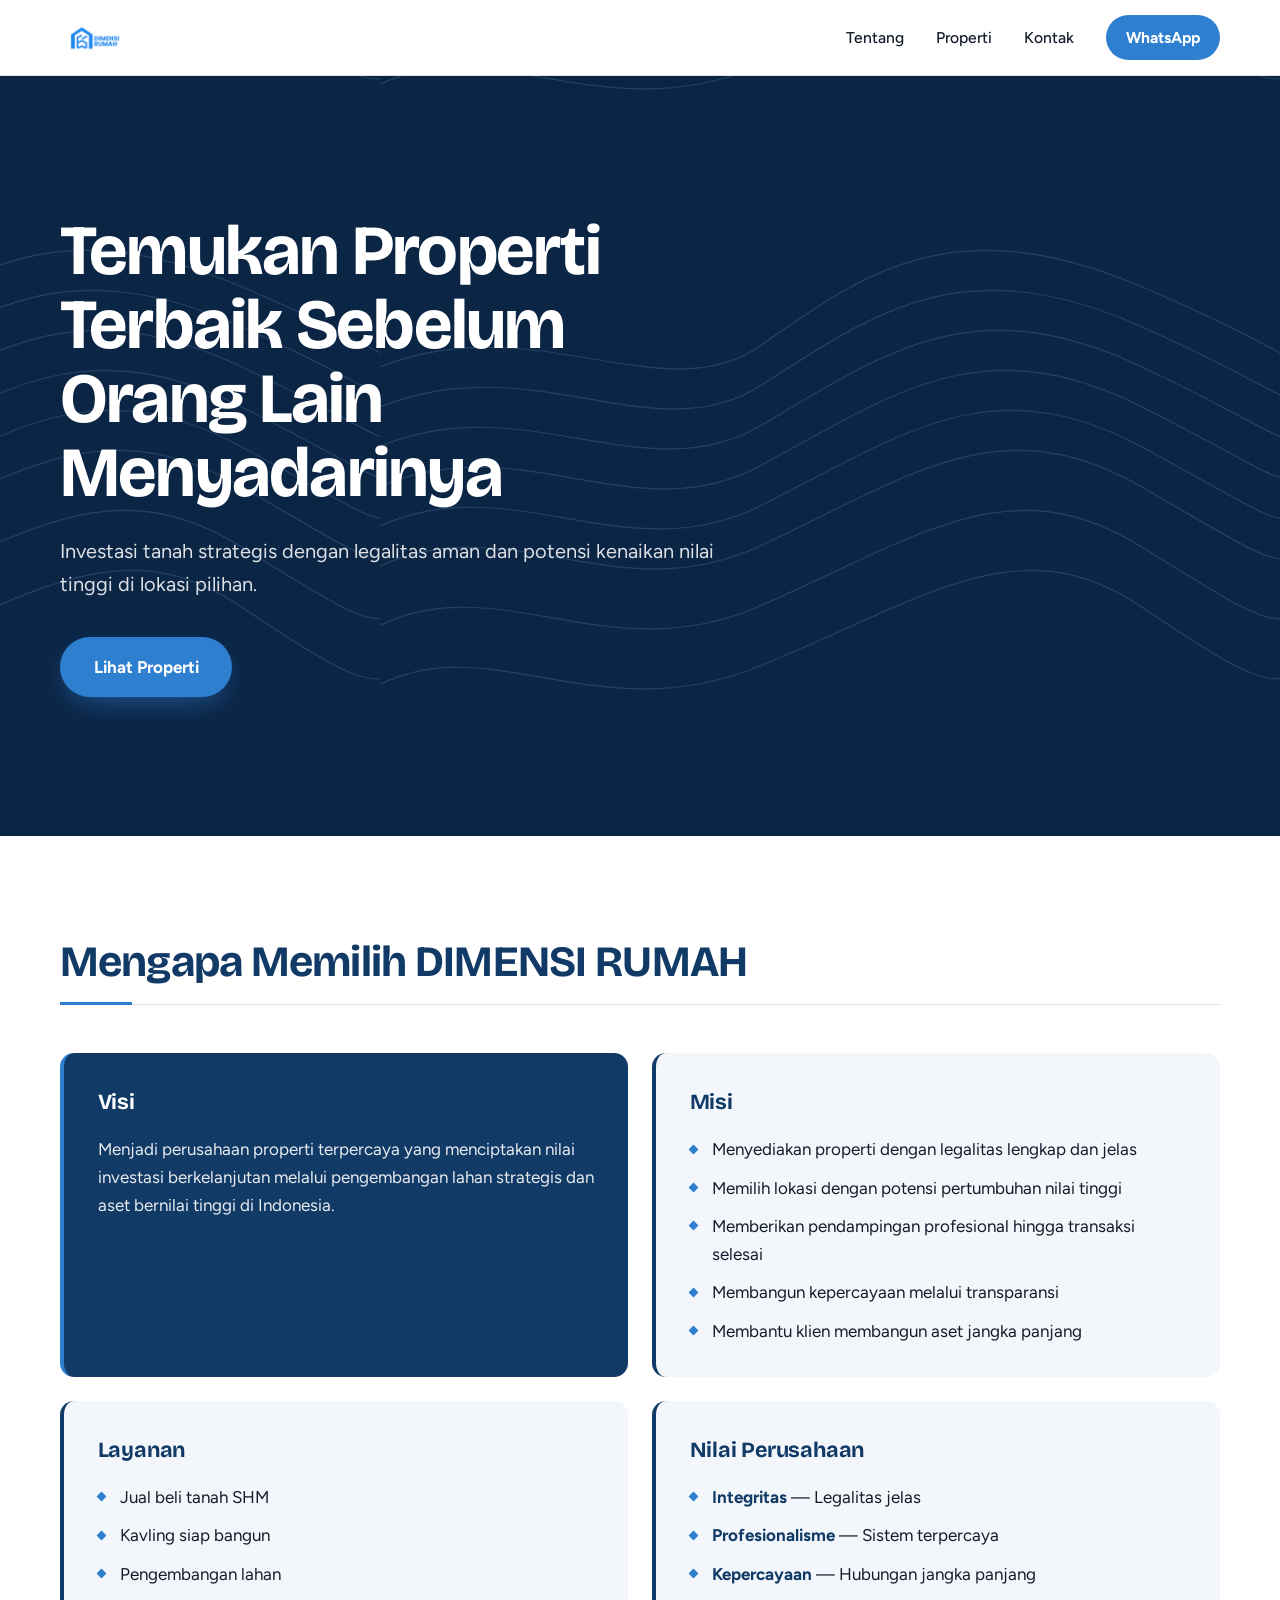
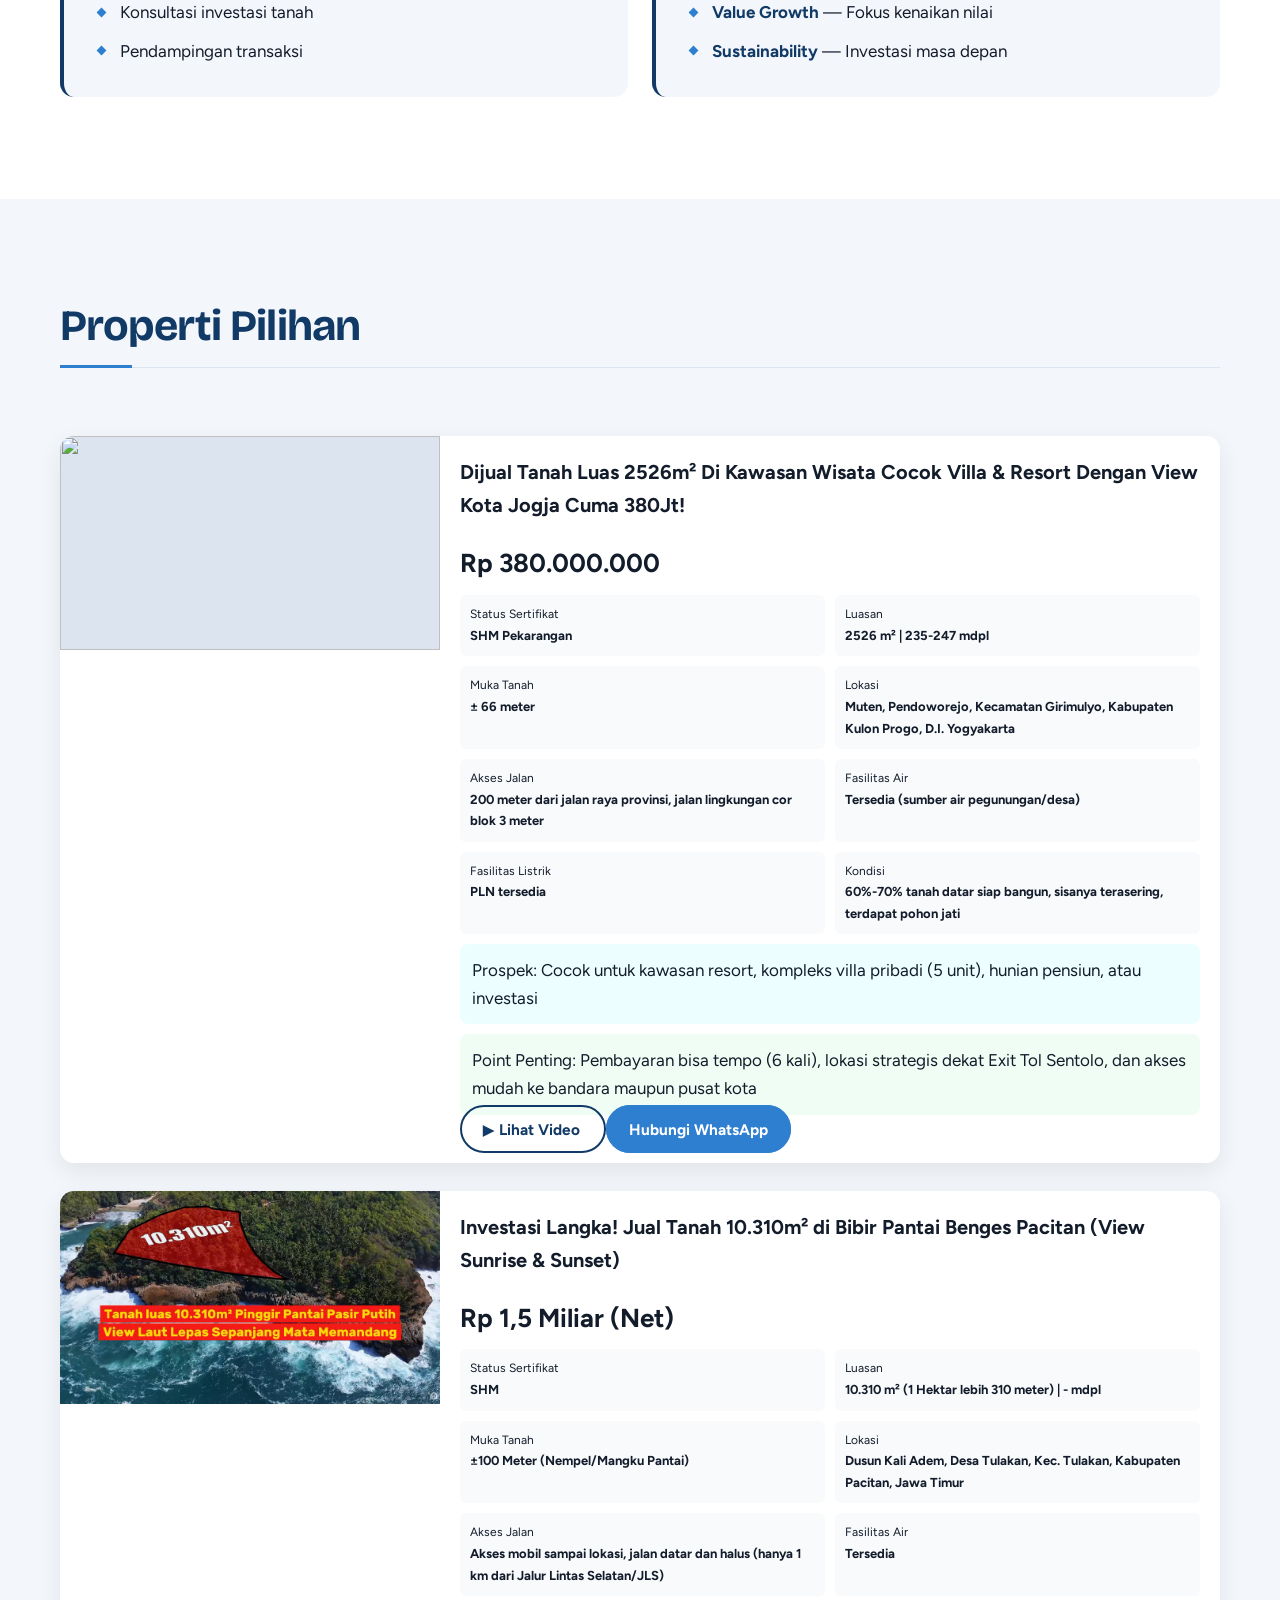
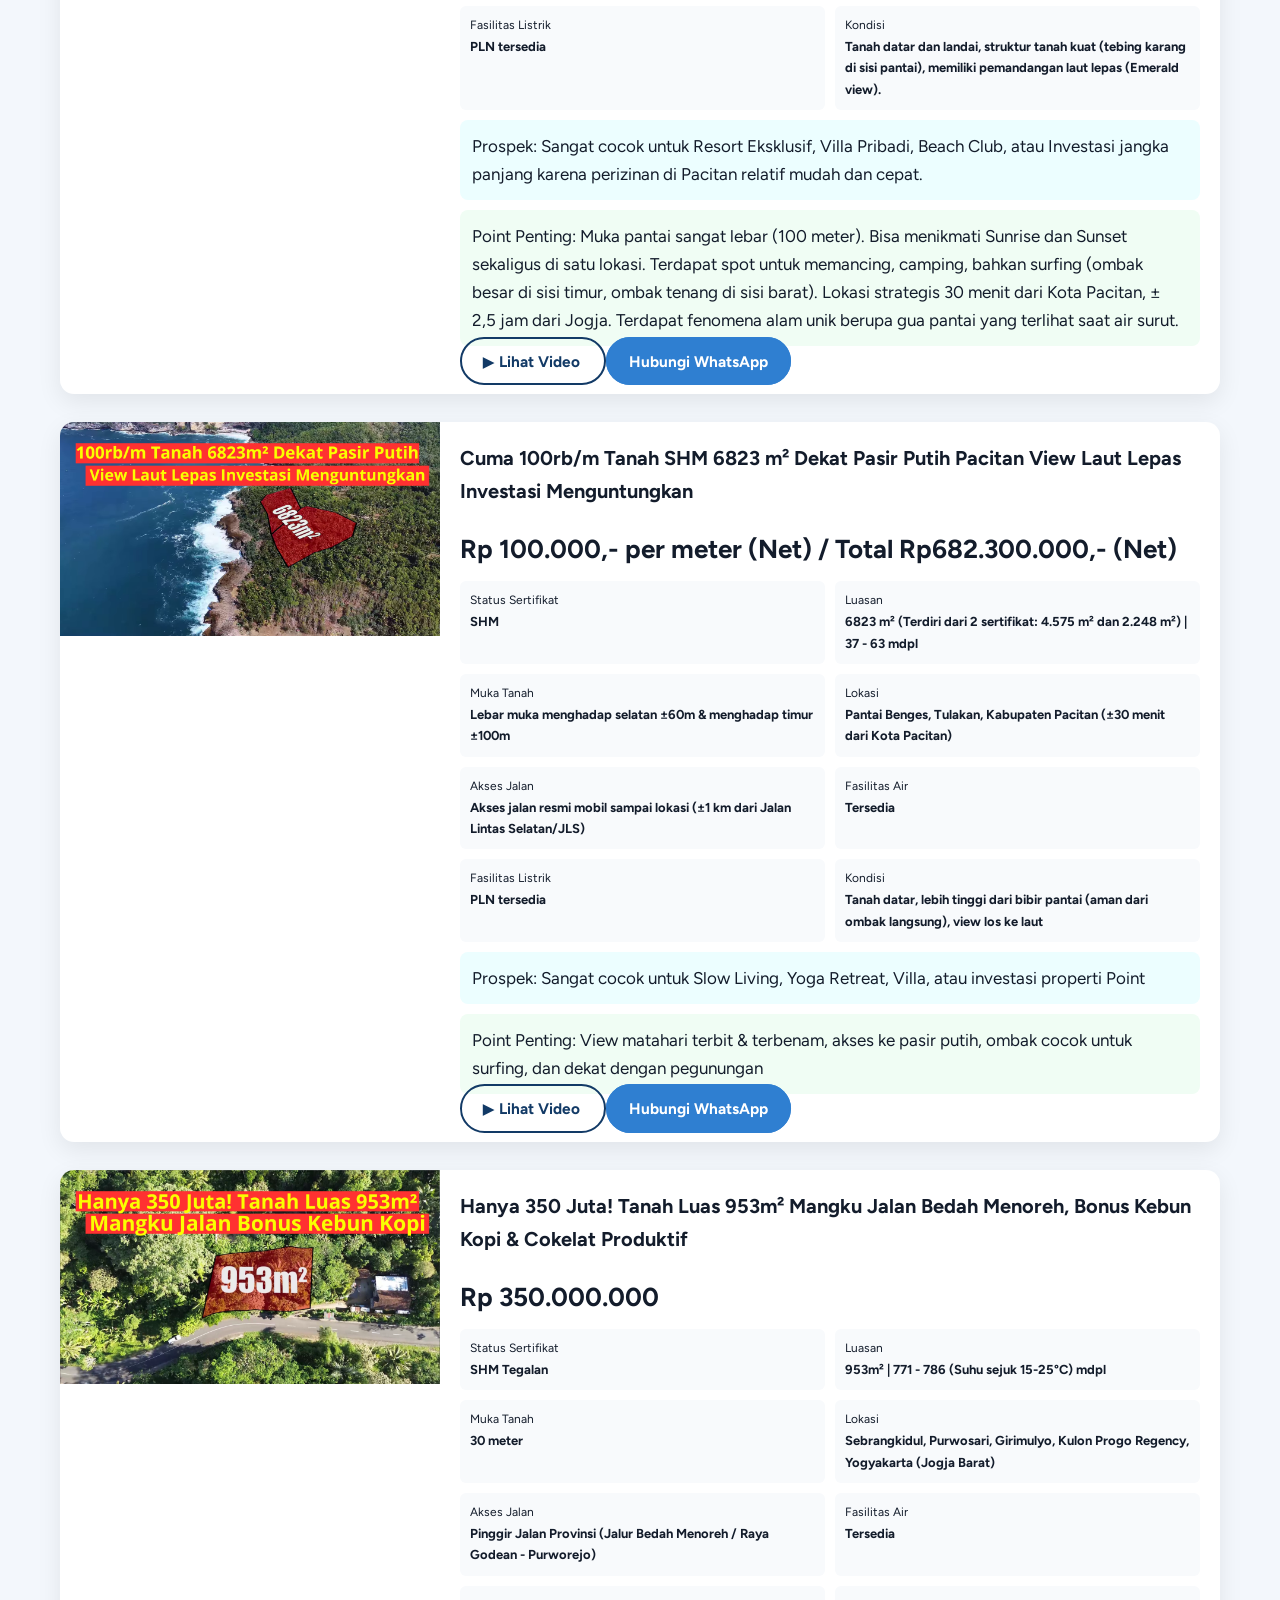
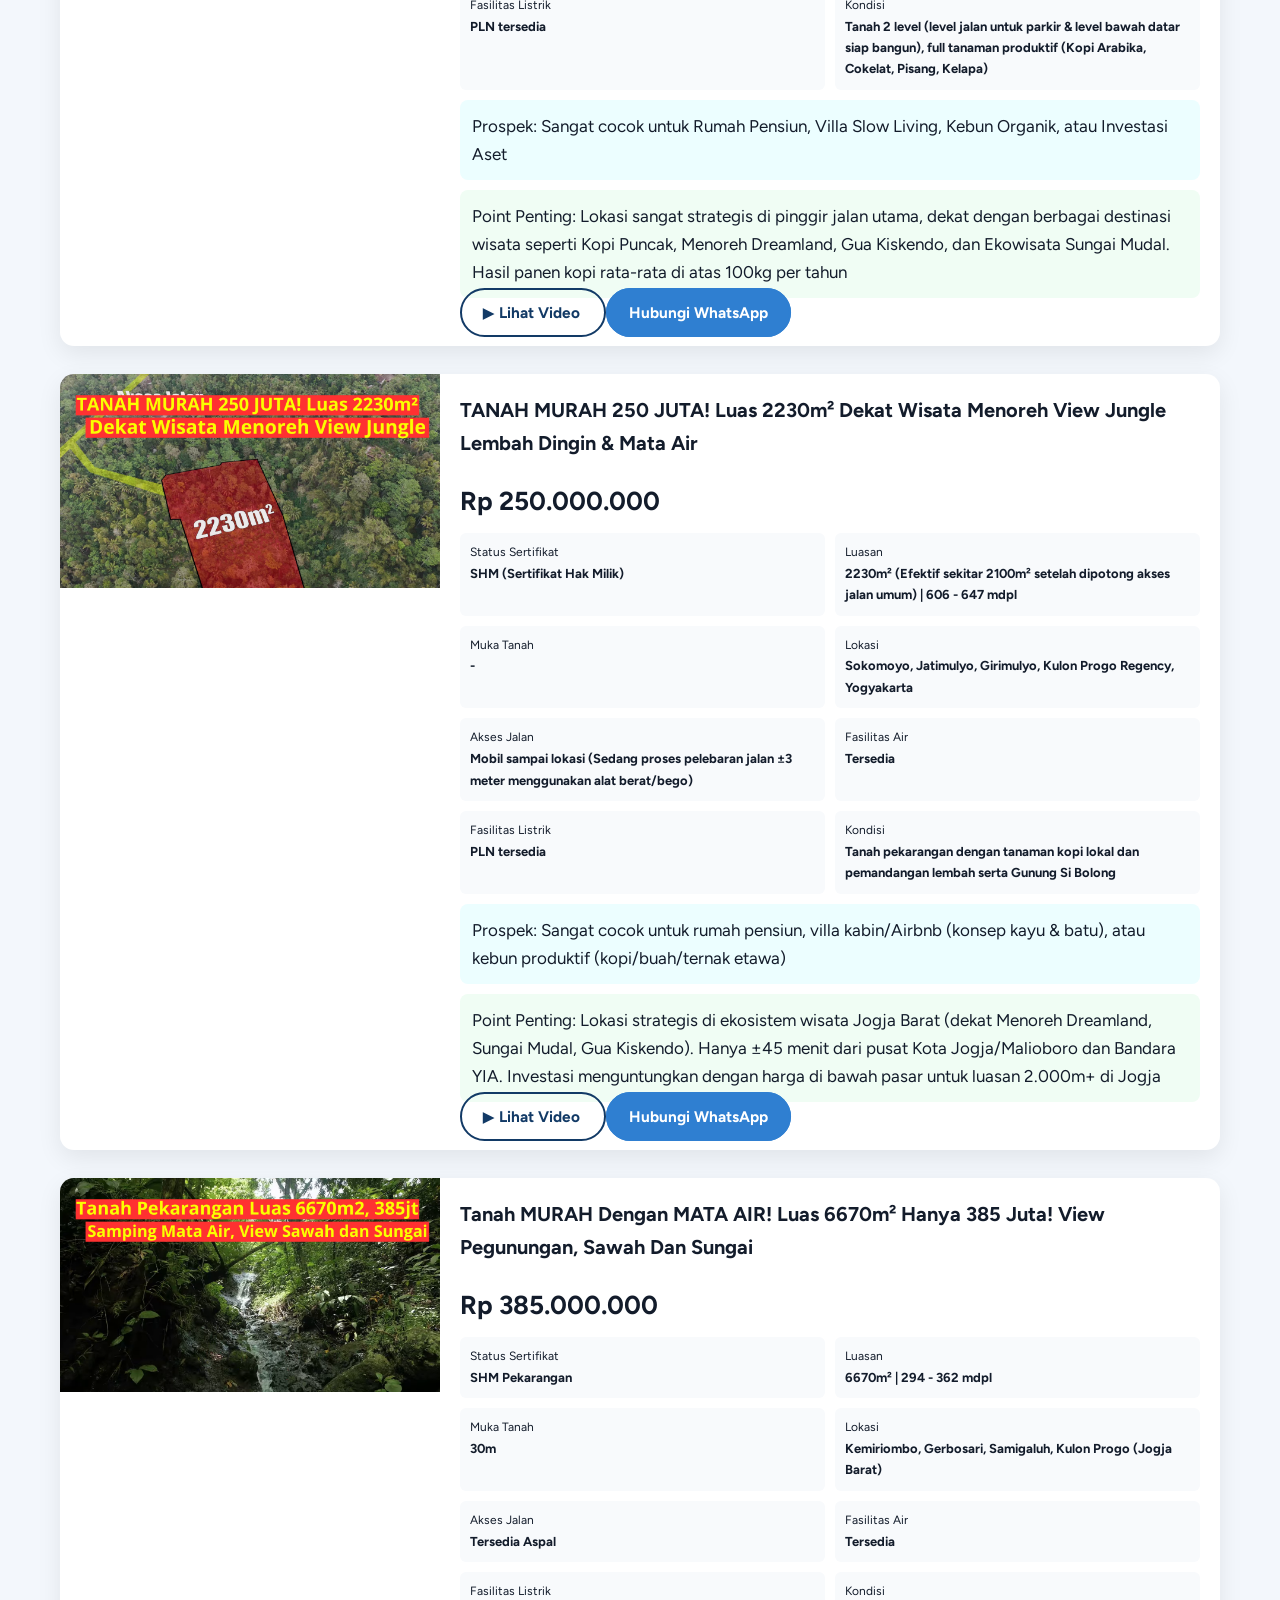
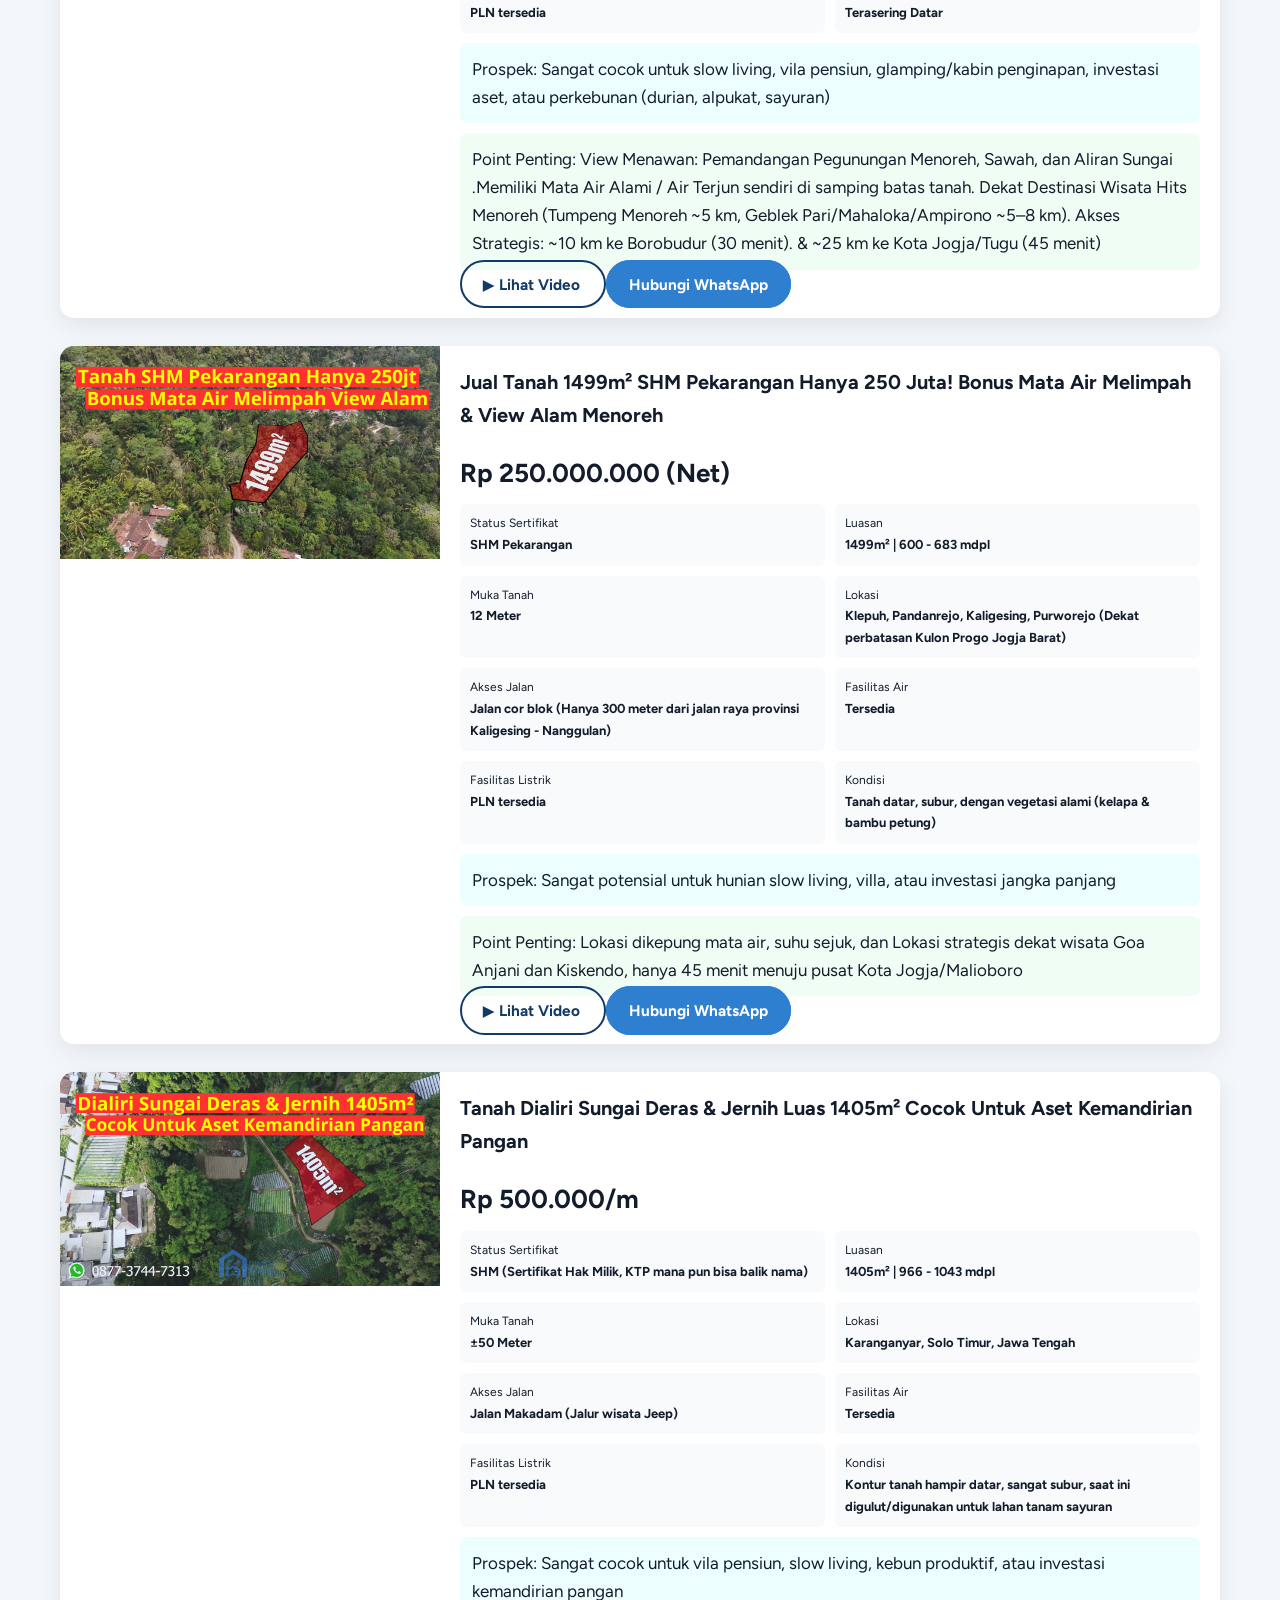
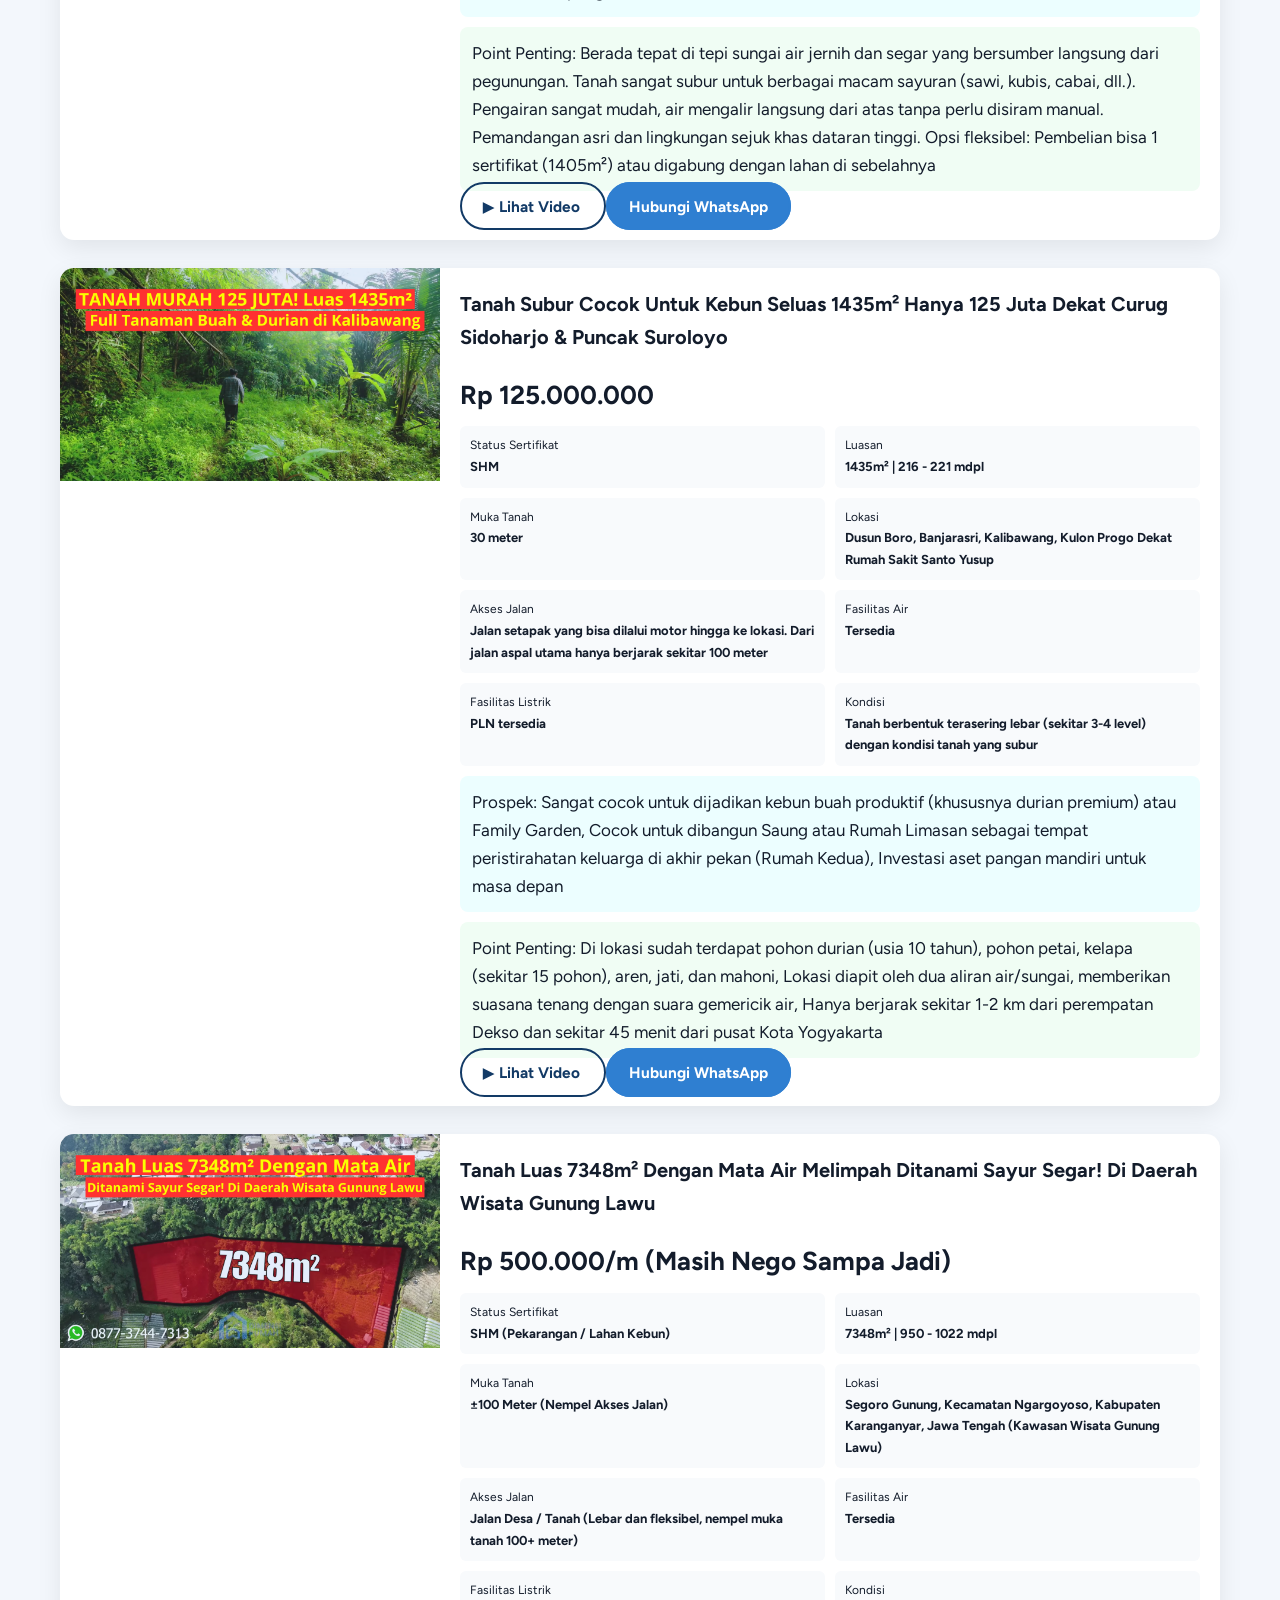
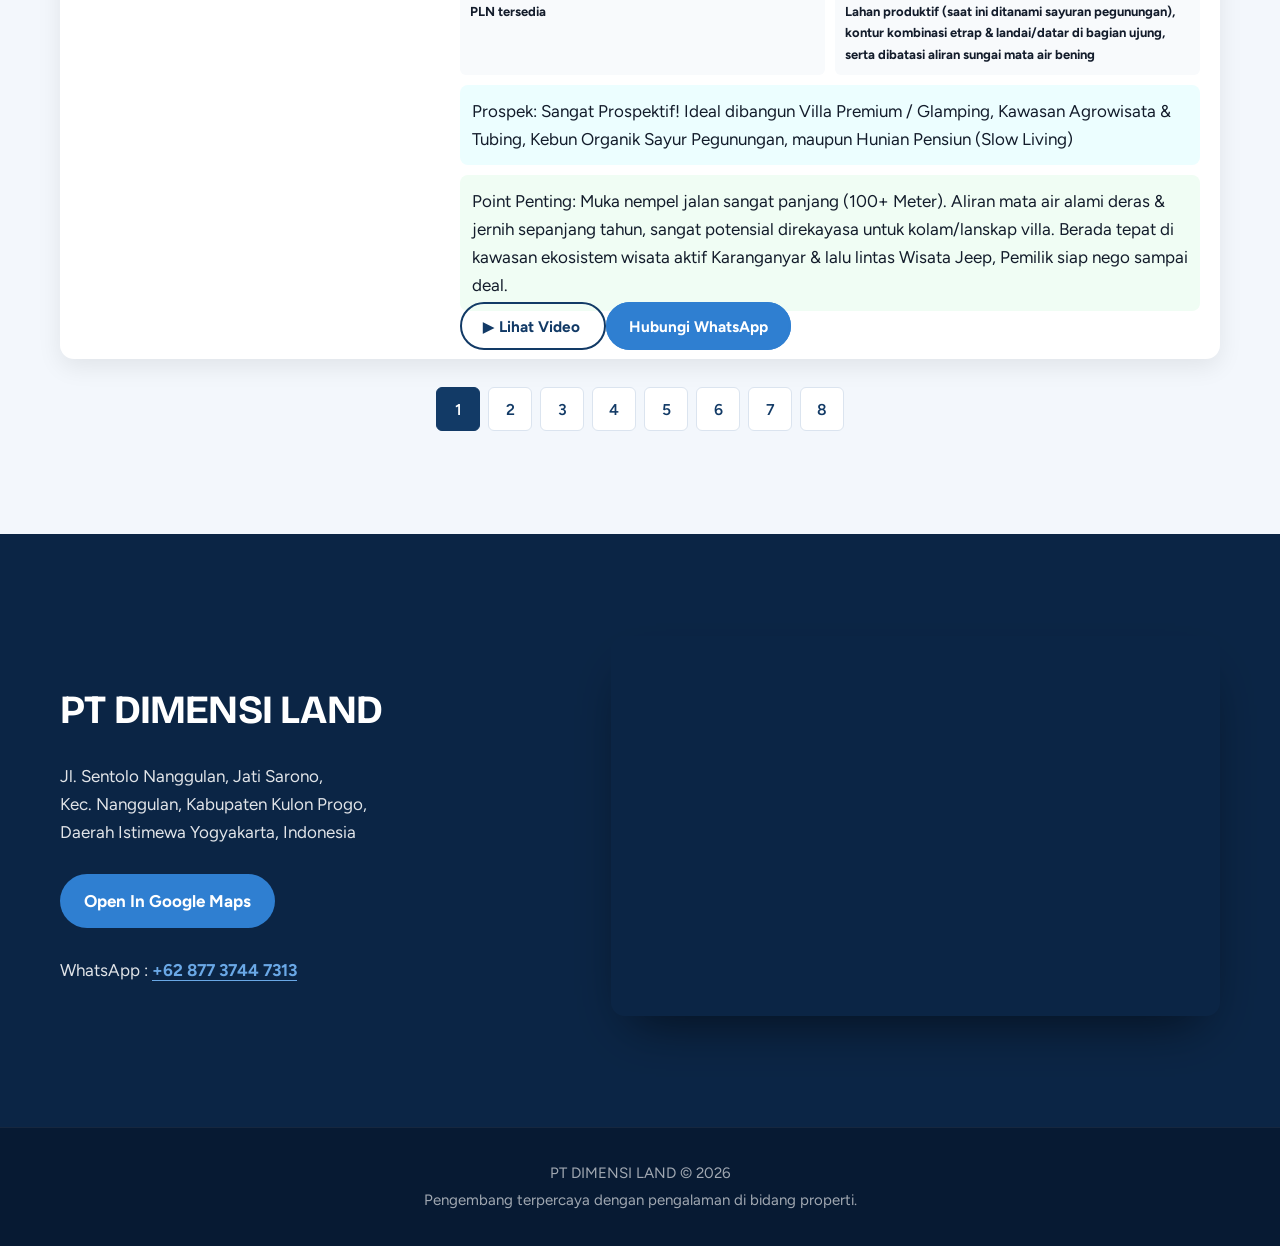
==== index.html @ 3accb9a5 "Add files via upload" ====
<!DOCTYPE html>
<html lang="id">
<head>
    
<meta charset="UTF-8">
<meta name="viewport" content="width=device-width, initial-scale=1.0">

<title>PT DIMENSI LAND | Investasi Tanah Terpercaya</title>

<meta name="description" content="Investasi tanah strategis dengan legalitas aman dan potensi keuntungan tinggi.">
<meta name="theme-color" content="#ffffff">

<link rel="icon" href=" ">

<link rel="preconnect" href="https://fonts.googleapis.com">
<link rel="preconnect" href="https://fonts.gstatic.com" crossorigin>
<link href="https://fonts.googleapis.com/css2?family=Bricolage+Grotesque:opsz,wght@12..96,500;12..96,700&family=Figtree:wght@400;500;600;700&display=swap" rel="stylesheet">

<link rel="stylesheet" href="style.css">

</head>
<body>


<!-- NAVBAR -->
<nav class="navbar">

<div class="container nav-container">

<div class="nav-left">
<img src="LogoDimensiRumah.jpg" class="nav-logo" alt="Logo PT Dimensi Land">
</div>

<div class="nav-menu">
<a href="#about">Tentang</a>
<a href="#property">Properti</a>
<a href="#contact">Kontak</a>

<a href="https://wa.me/6287737447313" class="nav-button">
WhatsApp
</a>

</div>

</div>

</nav>



<!-- HERO -->
<section class="hero">

<div class="container">

<h1>Temukan Properti Terbaik Sebelum Orang Lain Menyadarinya</h1>

<p>
Investasi tanah strategis dengan legalitas aman dan potensi kenaikan nilai tinggi di lokasi pilihan.
</p>

<a href="#property" class="hero-button">
Lihat Properti
</a>

</div>

</section>



<!-- ABOUT (SAMA PERSIS) -->
<section id="about">

<div class="container">

<h2 class="section-title">Mengapa Memilih DIMENSI RUMAH</h2>

<div class="about-grid">

<div class="about-box">
<h3>Visi</h3>
<p>
Menjadi perusahaan properti terpercaya yang menciptakan nilai investasi berkelanjutan melalui pengembangan lahan strategis dan aset bernilai tinggi di Indonesia.
</p>
</div>

<div class="about-box">
<h3>Misi</h3>
<ul>
<li>Menyediakan properti dengan legalitas lengkap dan jelas</li>
<li>Memilih lokasi dengan potensi pertumbuhan nilai tinggi</li>
<li>Memberikan pendampingan profesional hingga transaksi selesai</li>
<li>Membangun kepercayaan melalui transparansi</li>
<li>Membantu klien membangun aset jangka panjang</li>
</ul>
</div>

<div class="about-box">
<h3>Layanan</h3>
<ul>
<li>Jual beli tanah SHM</li>
<li>Kavling siap bangun</li>
<li>Pengembangan lahan</li>
<li>Konsultasi investasi tanah</li>
<li>Pendampingan transaksi</li>
</ul>
</div>

<div class="about-box">
<h3>Nilai Perusahaan</h3>
<ul>
<li><strong>Integritas</strong> — Legalitas jelas</li>
<li><strong>Profesionalisme</strong> — Sistem terpercaya</li>
<li><strong>Kepercayaan</strong> — Hubungan jangka panjang</li>
<li><strong>Value Growth</strong> — Fokus kenaikan nilai</li>
<li><strong>Sustainability</strong> — Investasi masa depan</li>
</ul>
</div>

</div>

</div>

</section>



<!-- PROPERTY -->
<section id="property">

<div class="container">

<h2 class="section-title">
Properti Pilihan
</h2>

<div id="property-list"></div>

<div id="pagination"></div>

</div>

</section>



<!-- FOOTER -->
<!-- CONTACT -->
<section id="contact" class="contact-section">

<div class="container contact-grid">

<div class="contact-left">

<h3 class="contact-title">PT DIMENSI LAND</h3>

<p class="contact-address">
Jl. Sentolo Nanggulan, Jati Sarono,<br>
Kec. Nanggulan, Kabupaten Kulon Progo,<br>
Daerah Istimewa Yogyakarta, Indonesia
</p>

<a href="https://maps.app.goo.gl/6YxxdPov41vMWiBz8" target="_blank" rel="noopener" class="maps-link">
Open In Google Maps
</a>

<p class="contact-phone">
WhatsApp :
<a href="https://wa.me/6287737447313" target="_blank" rel="noopener">
+62 877 3744 7313
</a>
</p>

</div>


<div class="contact-right">

<iframe
src="https://www.google.com/maps?q=-7.770126,110.182827&z=15&output=embed"
loading="lazy"
title="Lokasi PT Dimensi Land di Google Maps">
</iframe>

</div>

</div>

</section>


<!-- FOOTER -->
<footer class="footer">

<div class="container">

PT DIMENSI LAND © 2026  
<br>
Pengembang terpercaya dengan pengalaman di bidang properti.

</div>

</footer>


<script src="script.js"></script>

</body>
</html>
---- style.css ----
/* ==========================================================
   PT DIMENSI LAND — style.css
   Arah desain: peta kontur / survei lahan. Biru #2f7fd1, navy, navbar putih.
   Foto yang dibutuhkan: images/hero.jpg (lihat daftar foto)
   ========================================================== */

:root {
  --navy: #123a66;
  --navy-deep: #0b2545;
  --navy-soft: #1d5192;
  --blue: #2f7fd1;
  --blue-light: #6aa8e6;
  --blue-dark: #2569b0;
  --paper: #f3f7fc;
  --white: #ffffff;
  --ink: #131c2b;
  --muted: #5a6678;
  --line: #dbe4ef;

  --font-head: "Bricolage Grotesque", "Segoe UI", system-ui, sans-serif;
  --font-body: "Figtree", "Segoe UI", system-ui, sans-serif;

  --r-sm: 6px;
  --r-md: 14px;
  --shadow-card: 0 1px 2px rgba(11, 37, 69, .06), 0 12px 32px -12px rgba(11, 37, 69, .22);
  --nav-h: 76px;
}

*, *::before, *::after { box-sizing: border-box; }

html { scroll-behavior: smooth; scroll-padding-top: calc(var(--nav-h) + 12px); }

body {
  margin: 0;
  font-family: var(--font-body);
  font-size: 1.0625rem;
  line-height: 1.65;
  color: var(--ink);
  background: var(--paper);
  -webkit-font-smoothing: antialiased;
}

img { max-width: 100%; display: block; }
a { color: inherit; }

:focus-visible {
  outline: 3px solid var(--blue-light);
  outline-offset: 3px;
  border-radius: 4px;
}

.container {
  width: min(1160px, 100% - 3rem);
  margin-inline: auto;
}

/* ---------- NAVBAR ---------- */
.navbar {
  position: sticky;
  top: 0;
  z-index: 100;
  height: var(--nav-h);
  display: flex;
  align-items: center;
  background: rgba(255, 255, 255, .94);
  backdrop-filter: blur(14px);
  -webkit-backdrop-filter: blur(14px);
  border-bottom: 1px solid var(--line);
  box-shadow: 0 4px 20px -12px rgba(11, 37, 69, .25);
}

.nav-container {
  display: flex;
  align-items: center;
  justify-content: space-between;
  gap: 1.5rem;
}

.nav-logo {
  height: 70px;
  width: auto;
  border-radius: var(--r-sm);
}

.nav-menu {
  display: flex;
  align-items: center;
  gap: 2rem;
}

.nav-menu a {
  color: var(--ink);
  text-decoration: none;
  font-weight: 500;
  font-size: .98rem;
  position: relative;
  padding: .25rem 0;
  transition: color .2s;
}

.nav-menu a:not(.nav-button)::after {
  content: "";
  position: absolute;
  left: 0; right: 0; bottom: -2px;
  height: 2px;
  background: var(--blue);
  transform: scaleX(0);
  transform-origin: left;
  transition: transform .25s ease;
}

.nav-menu a:not(.nav-button):hover { color: var(--blue-dark); }
.nav-menu a:not(.nav-button):hover::after { transform: scaleX(1); }

.nav-menu .nav-button,
.nav-button {
  background: var(--blue);
  color: var(--white);
  font-weight: 700;
  padding: .6rem 1.25rem;
  border-radius: 999px;
  transition: background .2s, transform .2s;
}

.nav-menu .nav-button:hover { background: var(--blue-dark); color: var(--white); transform: translateY(-1px); }

/* ---------- HERO ---------- */
.hero {
  position: relative;
  isolation: isolate;
  min-height: min(88vh, 760px);
  display: flex;
  align-items: center;
  color: var(--white);
  background-color: var(--navy-deep);
  background-image:
    linear-gradient(100deg, rgba(11, 37, 69, .94) 0%, rgba(11, 37, 69, .78) 45%, rgba(11, 37, 69, .35) 100%),
    url("images/hero.jpg");
  background-size: cover;
  background-position: center;
  overflow: hidden;
}

/* garis kontur topografi */
.hero::before {
  content: "";
  position: absolute;
  inset: 0;
  z-index: -1;
  opacity: .18;
  background-image: url("data:image/svg+xml,%3Csvg xmlns='http://www.w3.org/2000/svg' width='900' height='600' viewBox='0 0 900 600' fill='none' stroke='%2390c2f2' stroke-width='1.2'%3E%3Cpath d='M-20 420C120 340 230 460 380 390S620 250 760 330 900 420 940 380'/%3E%3Cpath d='M-20 380C120 300 240 420 380 350S610 210 760 290 900 380 940 340'/%3E%3Cpath d='M-20 340C130 260 250 380 380 310S600 170 760 250 900 340 940 300'/%3E%3Cpath d='M-20 300C130 220 260 340 380 270S590 130 760 210 900 300 940 260'/%3E%3Cpath d='M-20 260C140 180 270 300 380 230S580 90 760 170 900 260 940 220'/%3E%3Cpath d='M-20 220C140 140 280 260 380 190S570 50 760 130 900 220 940 180'/%3E%3Cpath d='M-20 480C110 400 220 520 380 450S630 310 760 390 900 480 940 440'/%3E%3Cpath d='M-20 540C100 460 210 580 380 510S640 370 760 450 900 540 940 500'/%3E%3C/svg%3E");
  background-size: 900px 600px;
  background-position: right center;
}

.hero .container { padding-block: 5rem; }

.hero h1 {
  font-family: var(--font-head);
  font-weight: 700;
  font-size: clamp(2.3rem, 5.6vw, 4.4rem);
  line-height: 1.05;
  letter-spacing: -.025em;
  max-width: 16ch;
  margin: 0 0 1.5rem;
  text-wrap: balance;
}

.hero p {
  max-width: 52ch;
  font-size: clamp(1.05rem, 1.6vw, 1.25rem);
  color: rgba(255, 255, 255, .86);
  margin: 0 0 2.25rem;
}

.hero-button {
  display: inline-block;
  background: var(--blue);
  color: var(--white);
  font-weight: 700;
  text-decoration: none;
  padding: 1rem 2.1rem;
  border-radius: 999px;
  box-shadow: 0 10px 30px -10px rgba(47, 127, 209, .7);
  transition: background .2s, transform .2s, box-shadow .2s;
}

.hero-button:hover {
  background: var(--blue-dark);
  transform: translateY(-2px);
  box-shadow: 0 16px 36px -10px rgba(47, 127, 209, .85);
}

/* satu momen animasi: hero muncul saat halaman dibuka */
@media (prefers-reduced-motion: no-preference) {
  .hero h1, .hero p, .hero-button {
    animation: rise .8s cubic-bezier(.2, .7, .2, 1) both;
  }
  .hero p { animation-delay: .12s; }
  .hero-button { animation-delay: .24s; }
  @keyframes rise {
    from { opacity: 0; transform: translateY(22px); }
    to { opacity: 1; transform: none; }
  }
}

/* ---------- SECTION UMUM ---------- */
section { padding-block: clamp(4rem, 8vw, 6.5rem); }
.hero { padding-block: 0; }

.section-title {
  font-family: var(--font-head);
  font-weight: 700;
  font-size: clamp(1.8rem, 3.6vw, 2.7rem);
  line-height: 1.15;
  letter-spacing: -.02em;
  color: var(--navy);
  margin: 0 0 3rem;
  padding-bottom: 1rem;
  border-bottom: 1px solid var(--line);
  position: relative;
  text-wrap: balance;
}

.section-title::after {
  content: "";
  position: absolute;
  left: 0; bottom: -1px;
  width: 72px; height: 3px;
  background: var(--blue);
}

/* ---------- ABOUT ---------- */
#about { background: var(--white); }

.about-grid {
  display: grid;
  grid-template-columns: repeat(2, 1fr);
  gap: 1.5rem;
}

.about-box {
  background: var(--paper);
  border-radius: var(--r-md);
  padding: 2rem 2.1rem;
  border-left: 4px solid var(--navy);
}

.about-box:nth-child(1) { background: var(--navy); color: rgba(255, 255, 255, .9); border-left-color: var(--blue); }
.about-box:nth-child(1) h3 { color: var(--white); }

.about-box h3 {
  font-family: var(--font-head);
  font-size: 1.35rem;
  letter-spacing: -.01em;
  color: var(--navy);
  margin: 0 0 .9rem;
}

.about-box p { margin: 0; max-width: 60ch; }

.about-box ul {
  margin: 0;
  padding: 0;
  list-style: none;
  display: grid;
  gap: .65rem;
}

.about-box li {
  position: relative;
  padding-left: 1.4rem;
}

.about-box li::before {
  content: "";
  position: absolute;
  left: 0; top: .62em;
  width: 7px; height: 7px;
  background: var(--blue);
  transform: rotate(45deg);
}

.about-box strong { color: var(--navy); font-weight: 700; }

/* ---------- PROPERTY ---------- */
#property { background: var(--paper); }

#property-list {
  display: grid;
  grid-template-columns: 1fr; 
  gap: 1.75rem;
}
#property-list {
  display: grid;
  grid-template-columns: 1fr;
  gap: 1.75rem;
  max-width: none;
  margin-inline: auto;
}

.property-card{

background:white;
border-radius:14px;
overflow:hidden;
box-shadow:0 8px 25px rgba(0,0,0,.08);
display:grid;
grid-template-columns:380px 1fr;
transition:.3s;
opacity:0;
transform:translateY(20px);

}

.property-card.show { opacity: 1; translate: 0 0; }

.property-card:hover {
  transform: translateY(-5px);
  box-shadow: 0 2px 4px rgba(11, 37, 69, .08), 0 22px 44px -14px rgba(11, 37, 69, .3);
}

.thumbnail-wrapper {
  aspect-ratio: 16 / 9;
  background: var(--line);
  overflow: hidden;
}

.thumbnail-wrapper img {
  width: 100%;
  height: 100%;
  object-fit: cover;
  display: block;
}
/* CONTENT */

.property-content{
padding:20px;
}

.property-content h3{
margin-top:0;
font-size:20px;
}

.price{
font-size:26px;
font-weight:bold;
color:var(--primary);
margin:10px 0;
}



/* DETAIL */

.detail-grid{
display:grid;
grid-template-columns:repeat(2,1fr);
gap:10px;
}

.detail-item{
background:#f8fafc;
padding:10px;
border-radius:6px;
font-size:13px;
}

.detail-item span{
display:block;
font-size:12px;
color:var(--text-light);
}



/* BOX */

.prospek-box{
background:#ecfeff;
padding:12px;
border-radius:8px;
margin-top:10px;
}

.point-box{
background:#f0fdf4;
padding:12px;
border-radius:8px;
margin-top:10px;
}

.video-btn,
.whatsapp-btn {
  flex: 1 1 180px;
  text-align: center;
  text-decoration: none;
  font: 700 .96rem var(--font-body);
  padding: .8rem 1.3rem;
  border-radius: 999px;
  margin-top: .6rem;
  transition: background .2s, color .2s, border-color .2s;
}

.video-btn { color: var(--navy); border: 2px solid var(--navy); background: transparent; }
.video-btn:hover { background: var(--navy); color: var(--white); }

.whatsapp-btn { color: var(--white); background: var(--blue); border: 2px solid var(--blue); }
.whatsapp-btn:hover { background: var(--blue-dark); border-color: var(--blue-dark); }

/* pagination */
#pagination {
  display: flex;
  flex-wrap: wrap;
  justify-content: center;
  gap: .5rem;
  margin-top: 3rem;
}

#pagination button,
#pagination a {
  min-width: 44px;
  height: 44px;
  padding: 0 .9rem;
  display: inline-flex;
  align-items: center;
  justify-content: center;
  font: 600 .98rem var(--font-body);
  color: var(--navy);
  background: var(--white);
  border: 1px solid var(--line);
  border-radius: var(--r-sm);
  text-decoration: none;
  cursor: pointer;
  transition: background .2s, color .2s, border-color .2s;
}

#pagination button:hover,
#pagination a:hover { border-color: var(--navy); }

#pagination .active,
#pagination .current,
#pagination button[disabled],
#pagination [aria-current] {
  background: var(--navy);
  color: var(--white);
  border-color: var(--navy);
}

/* ---------- CONTACT ---------- */
.contact-section { background: var(--navy-deep); color: rgba(255, 255, 255, .88); }

.contact-grid {
  display: grid;
  grid-template-columns: 1fr 1.25fr;
  gap: clamp(2rem, 5vw, 4rem);
  align-items: center;
}

.contact-title {
  font-family: var(--font-head);
  font-size: clamp(1.8rem, 3.4vw, 2.5rem);
  letter-spacing: -.02em;
  color: var(--white);
  margin: 0 0 1.2rem;
}

.contact-address { margin: 0 0 1.75rem; max-width: 40ch; }

.maps-link {
  display: inline-block;
  color: var(--white);
  background: var(--blue);
  font-weight: 700;
  text-decoration: none;
  padding: .8rem 1.5rem;
  border-radius: 999px;
  transition: background .2s, transform .2s;
}

.maps-link:hover { background: var(--blue-dark); transform: translateY(-2px); }

.contact-phone { margin: 1.75rem 0 0; }

.contact-phone a {
  color: var(--blue-light);
  font-weight: 700;
  text-decoration: underline;
  text-underline-offset: 4px;
}

.contact-phone a:hover { color: var(--white); }

.contact-right iframe {
  width: 100%;
  height: 380px;
  border: 0;
  border-radius: var(--r-md);
  box-shadow: 0 24px 50px -20px rgba(0, 0, 0, .6);
  filter: saturate(.85);
}

/* ---------- FOOTER ---------- */
.footer {
  background: #071a33;
  color: rgba(255, 255, 255, .62);
  text-align: center;
  font-size: .94rem;
  line-height: 1.8;
  padding: 2rem 0;
  border-top: 1px solid rgba(255, 255, 255, .06);
}

/* ---------- RESPONSIF ---------- */
@media (max-width: 860px) {
  .about-grid { grid-template-columns: 1fr; }
  .contact-grid { grid-template-columns: 1fr; }
  .contact-right iframe { height: 300px; }
}

@media (max-width: 640px) {
  :root { --nav-h: 68px; }
  .nav-logo { height: 40px; }
  .nav-menu { gap: 1rem; }
  .nav-menu a { font-size: .9rem; }
  .nav-menu .nav-button { padding: .5rem .95rem; }
  .hero { min-height: 78vh; }
  .hero::before { background-size: 640px 430px; }
  .about-box { padding: 1.6rem 1.4rem; }
}

@media (max-width: 440px) {
  .nav-menu { gap: .7rem; }
  .nav-menu a { font-size: .82rem; }
  .nav-menu .nav-button { padding: .45rem .8rem; }
  .nav-logo { height: 36px; }
}

@media (prefers-reduced-motion: reduce) {
  html { scroll-behavior: auto; }
  * { transition-duration: .01ms !important; }
}
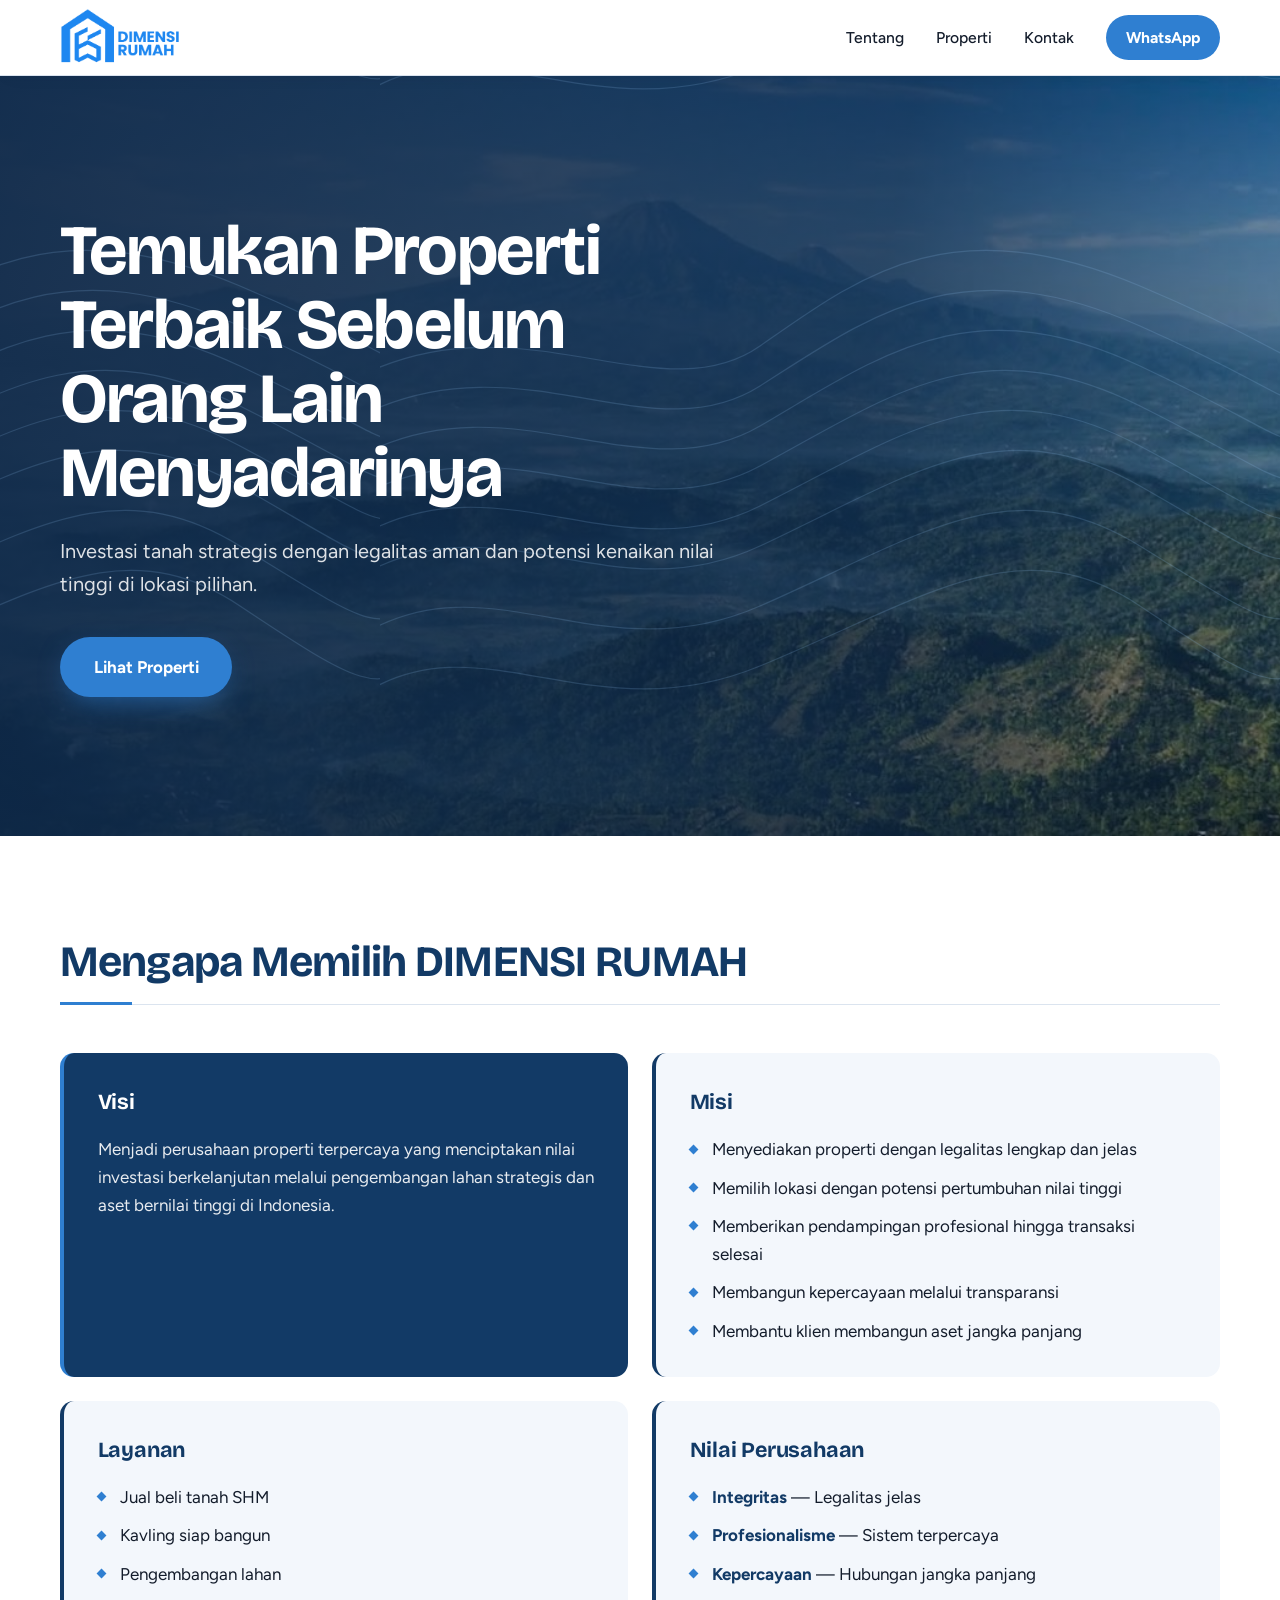
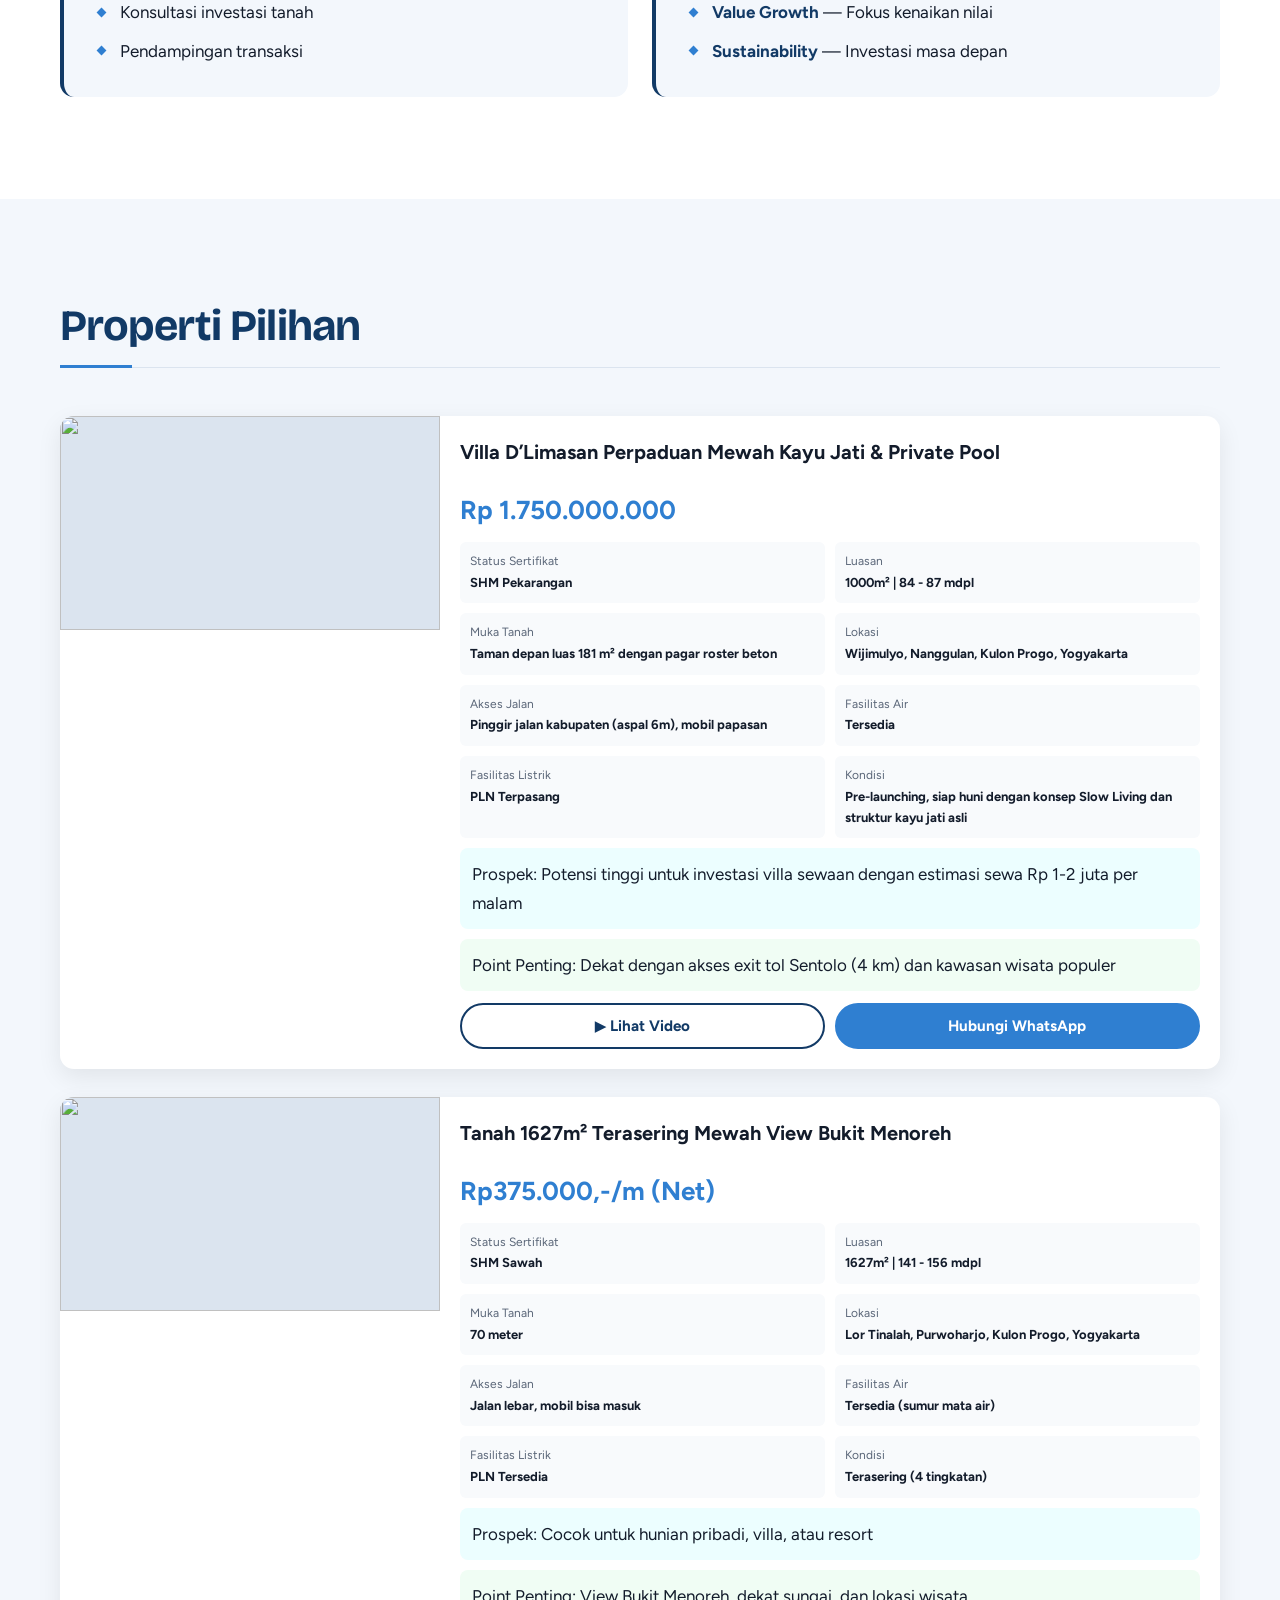
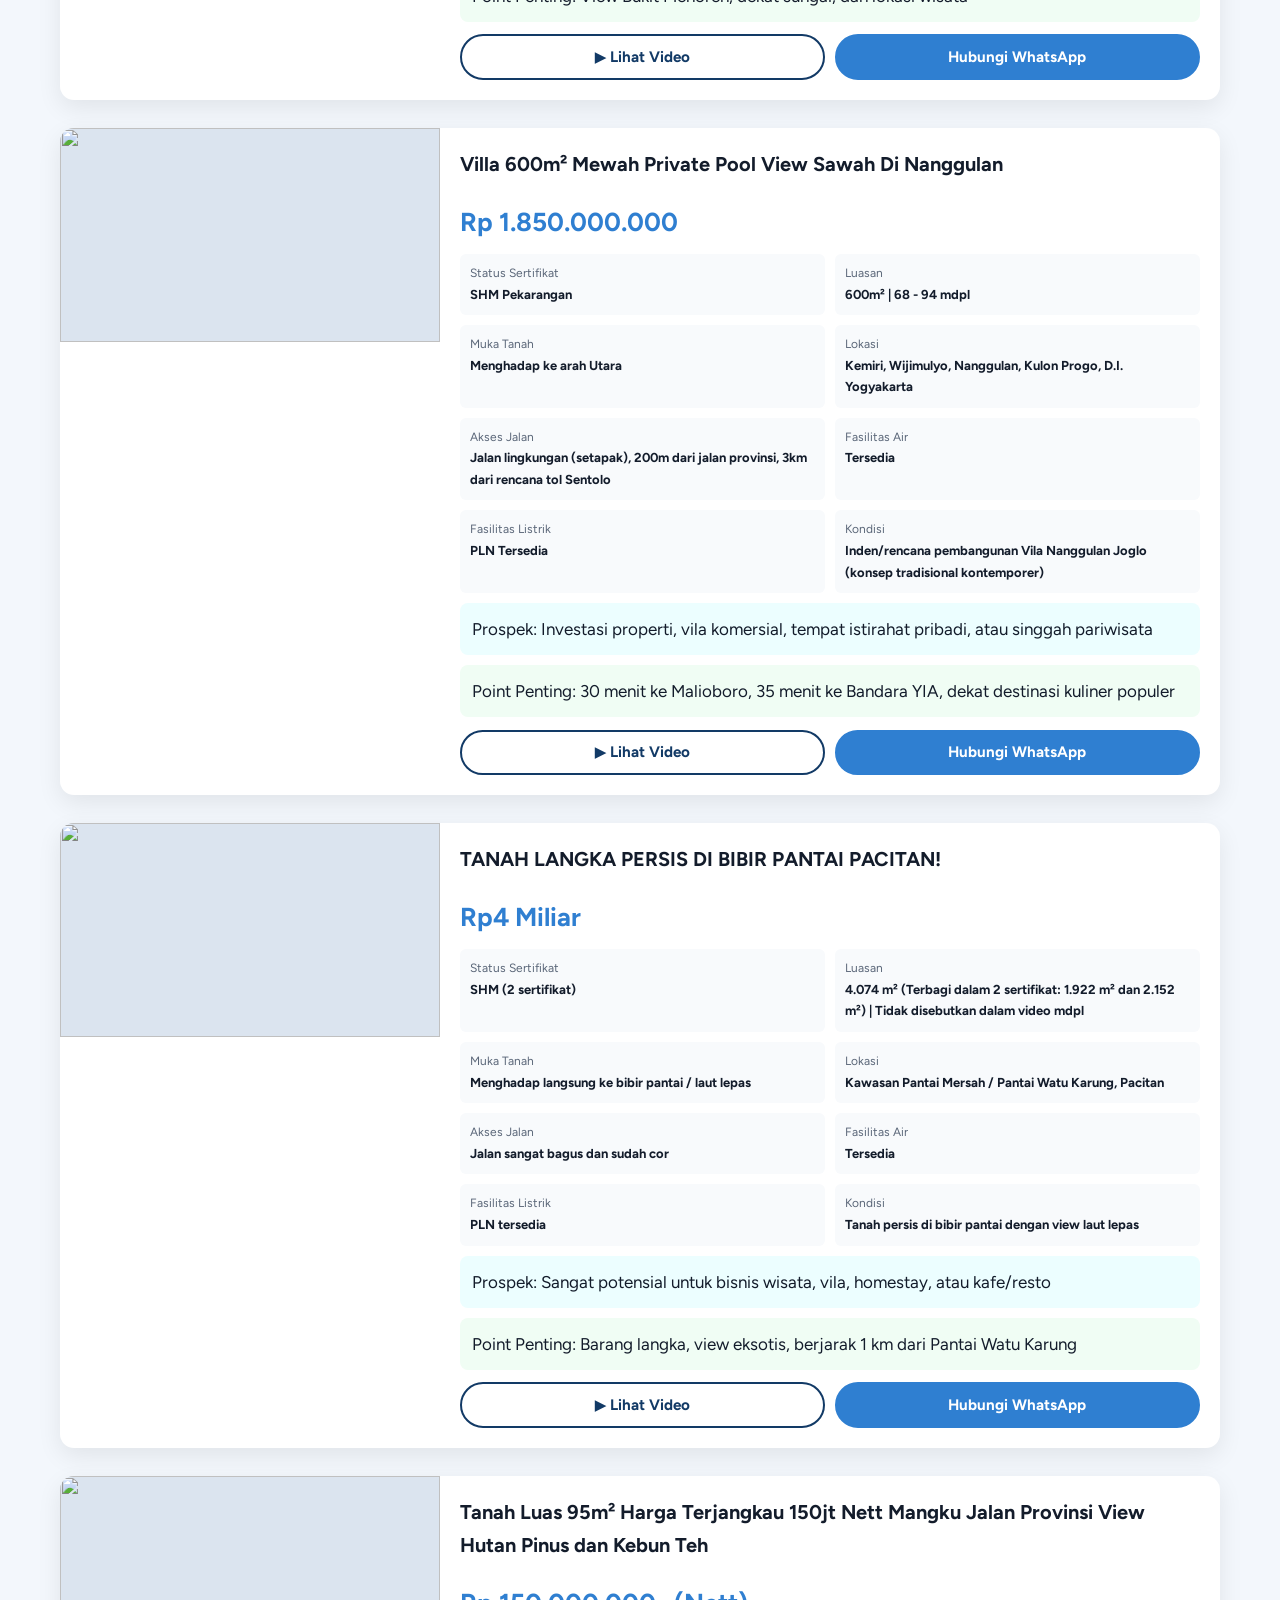
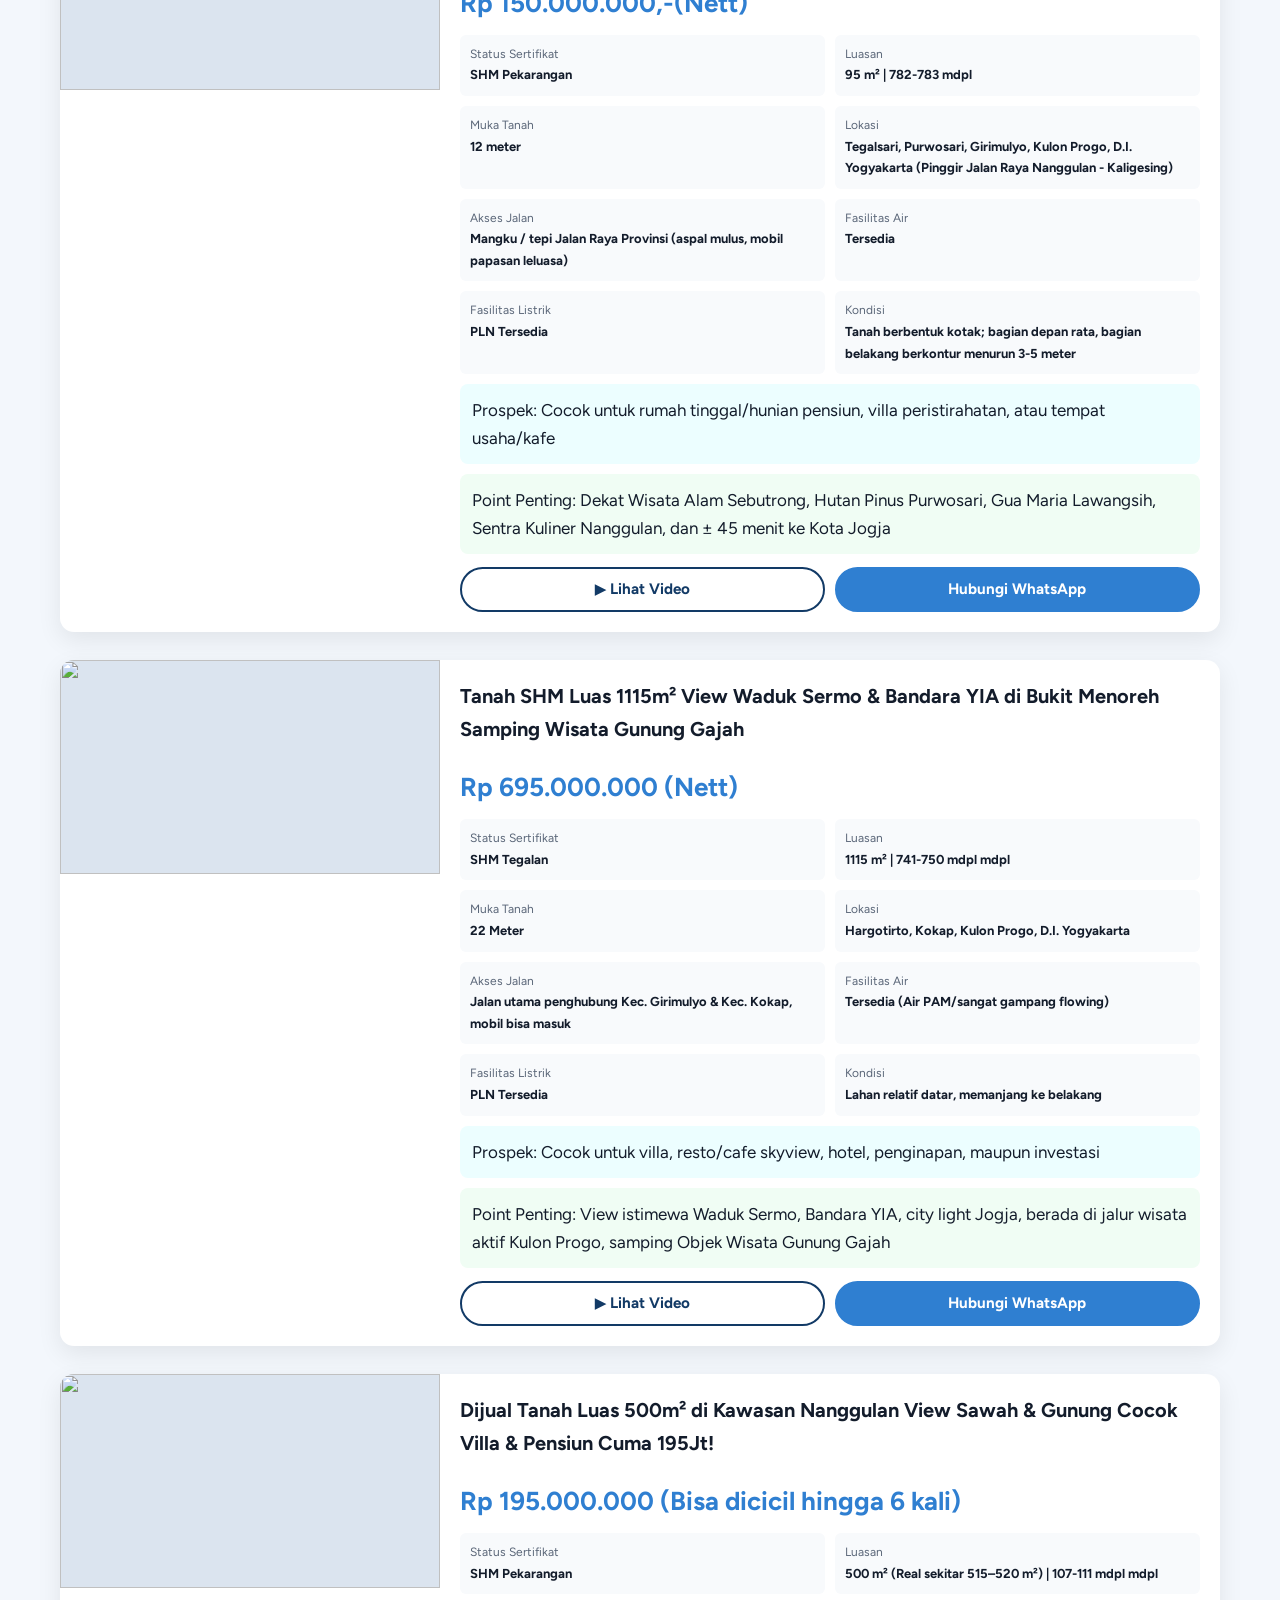
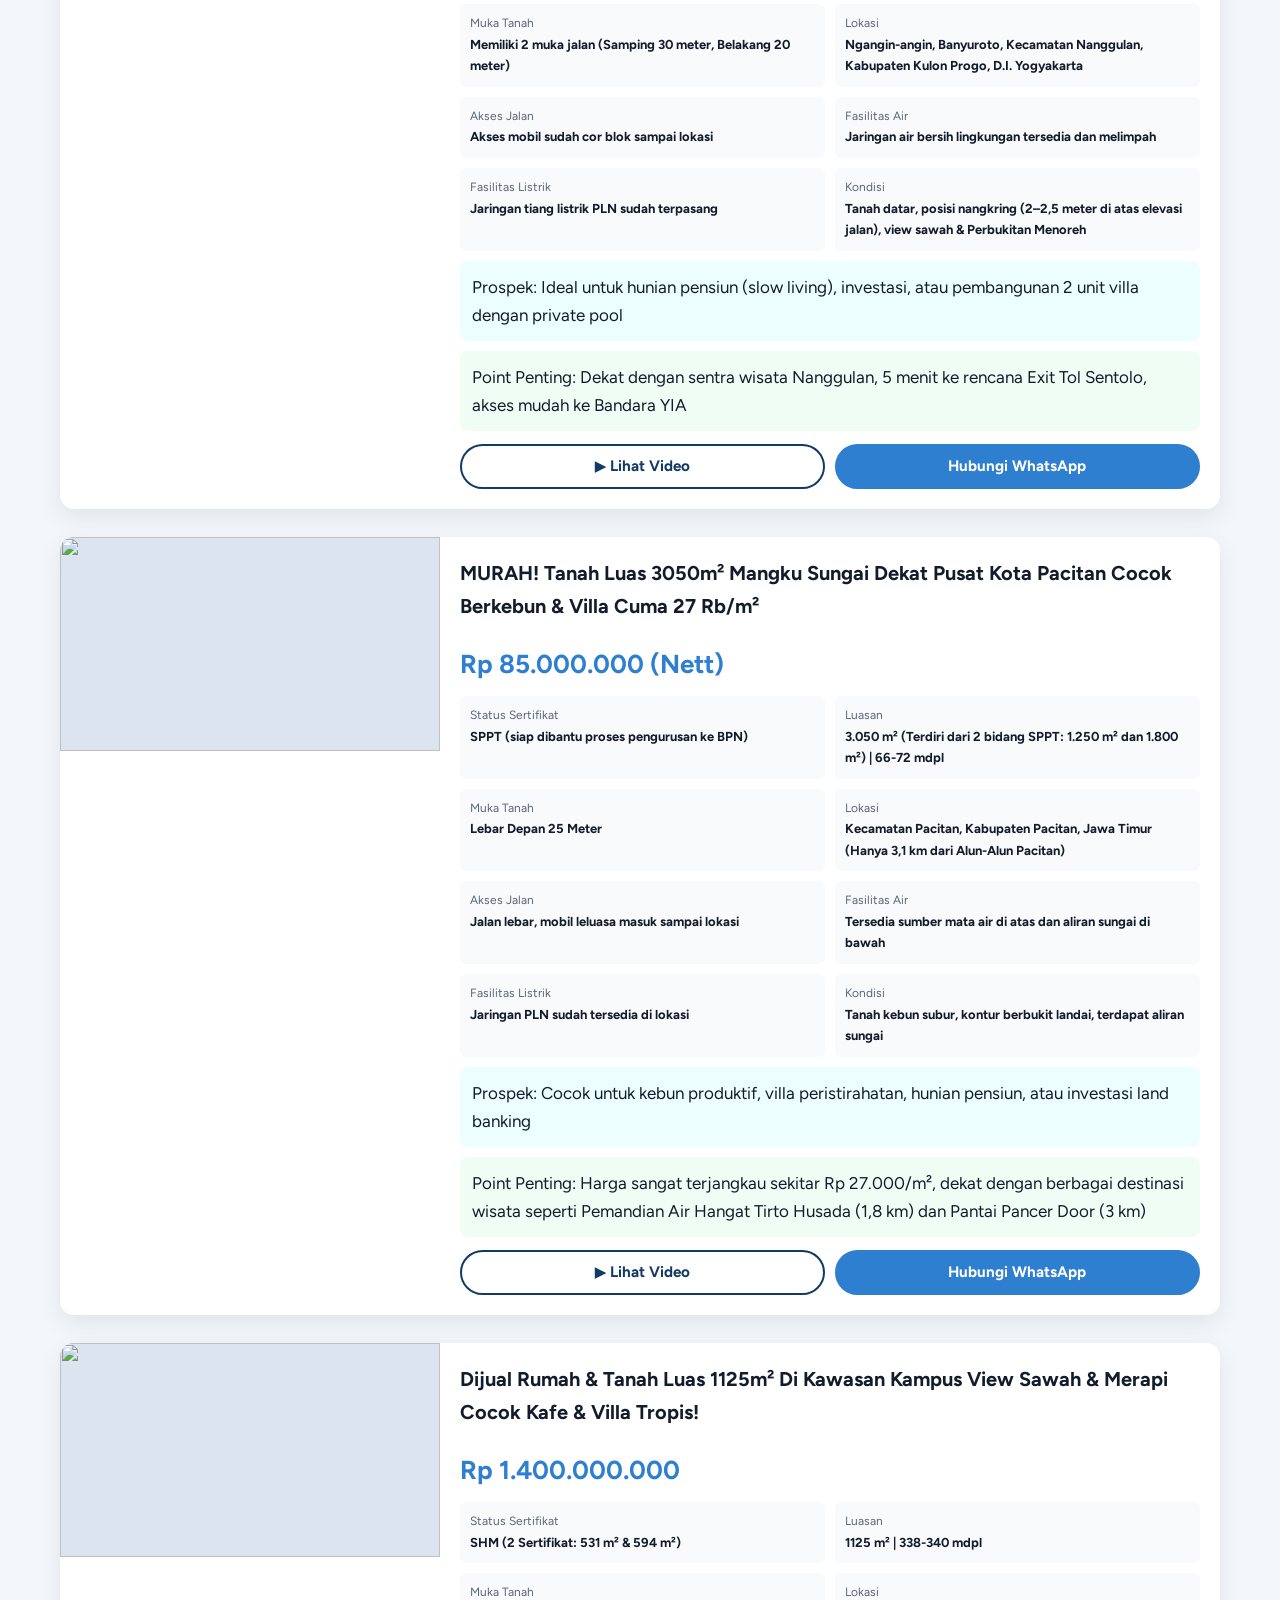
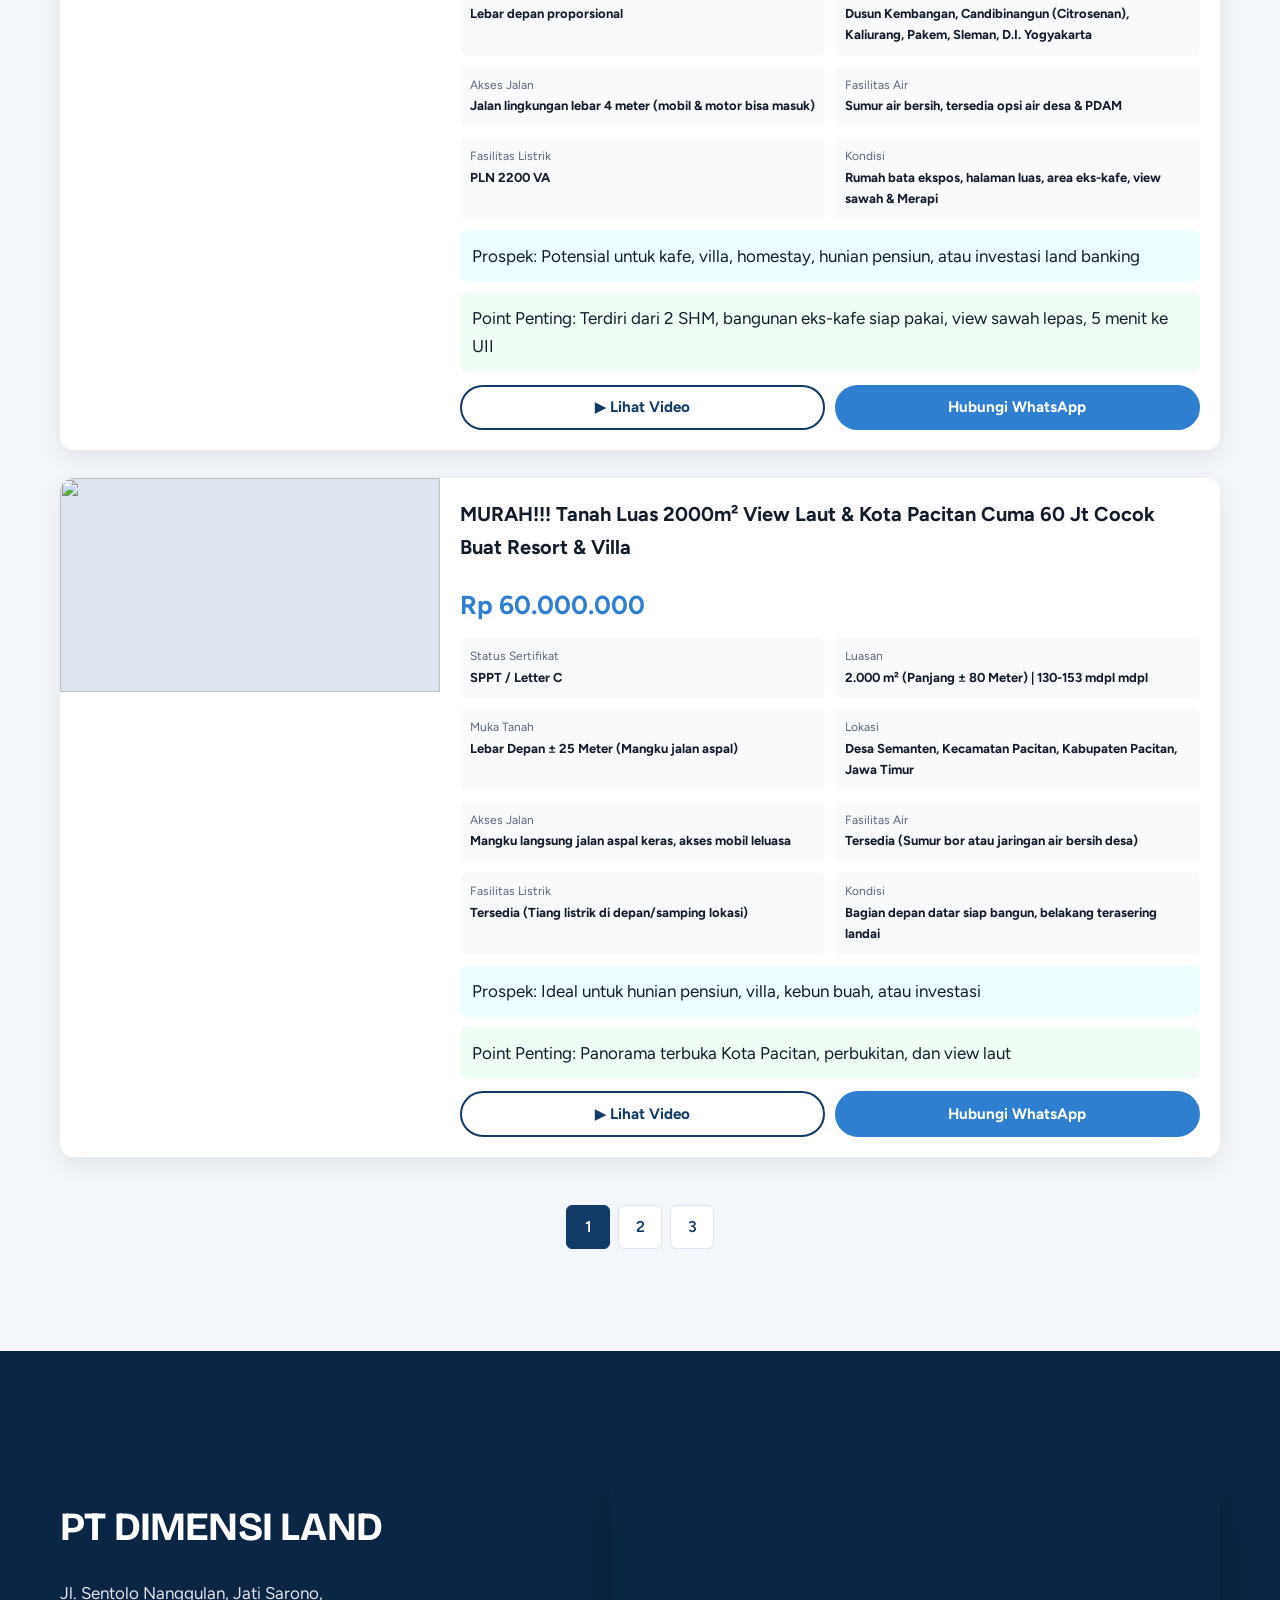
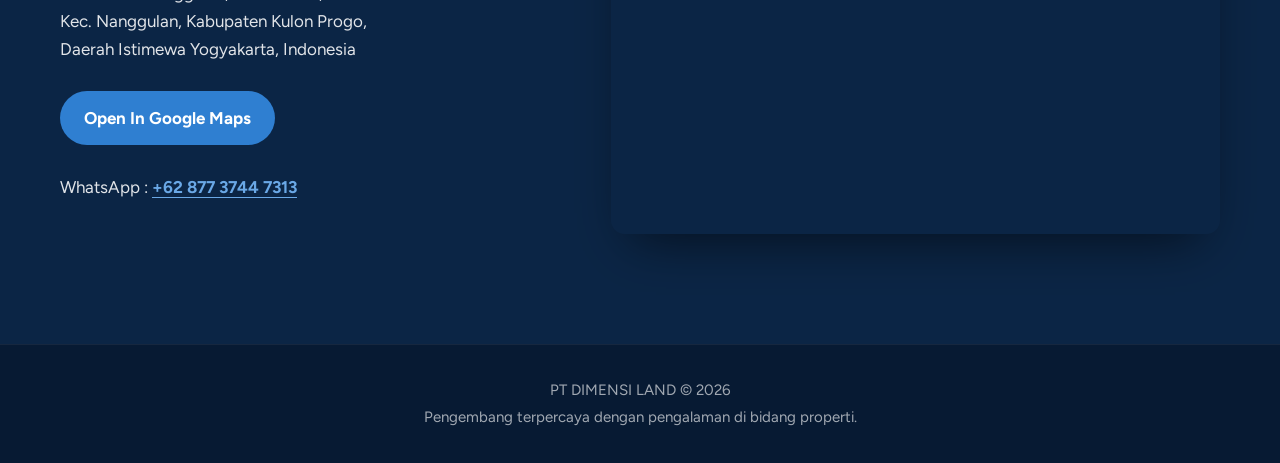
==== commit e4a895e7: "Update Google Maps iframe source URL" ====
--- a/index.html
+++ b/index.html
@@ -178,7 +178,7 @@
 <div class="contact-right">
 
 <iframe
-src="https://www.google.com/maps?q=-7.770126,110.182827&z=15&output=embed"
+src="https://www.google.com/maps/embed?pb=!1m18!1m12!1m3!1d267.0285849903702!2d110.21091899517673!3d-7.756915461086555!2m3!1f0!2f0!3f0!3m2!1i1024!2i768!4f13.1!3m3!1m2!1s0x2e7af7bc22c0bdb1%3A0x230e64411d8feac9!2sPT%20Dimensi%20Land!5e1!3m2!1sid!2sid!4v1792474861764!5m2!1sid!2sid"
 loading="lazy"
 title="Lokasi PT Dimensi Land di Google Maps">
 </iframe>
--- a/style.css
+++ b/style.css
@@ -1,4 +1,4 @@
-/* ==========================================================
+   /* ==========================================================
    PT DIMENSI LAND — style.css
    Arah desain: peta kontur / survei lahan. Biru #2f7fd1, navy, navbar putih.
    Foto yang dibutuhkan: images/hero.jpg (lihat daftar foto)
@@ -76,11 +76,19 @@
   gap: 1.5rem;
 }
 
+.nav-left {
+  flex: 0 0 auto;      /* wadah logo tidak boleh menyusut */
+}
+
 .nav-logo {
   height: 70px;
-  width: auto;
-  border-radius: var(--r-sm);
-}
+  width: auto;         /* lebar mengikuti rasio asli */
+  max-width: none;     /* hapus batas yang memicu penyusutan */
+  flex: 0 0 auto;
+  display: block;
+  aspect-ratio: 2576 / 1513;   /* rasio asli logo, menjaga bentuk sebelum gambar termuat */
+}
+
 
 .nav-menu {
   display: flex;
@@ -134,8 +142,8 @@
   color: var(--white);
   background-color: var(--navy-deep);
   background-image:
-    linear-gradient(100deg, rgba(11, 37, 69, .94) 0%, rgba(11, 37, 69, .78) 45%, rgba(11, 37, 69, .35) 100%),
-    url("images/hero.jpg");
+    linear-gradient(100deg, rgba(11, 37, 69, .94) 0%, rgba(11, 37, 69, .78) 65%, rgba(11, 37, 69, .35) 100%),
+    url("hero.jpg");
   background-size: cover;
   background-position: center;
   overflow: hidden;
@@ -291,26 +299,17 @@
   grid-template-columns: 1fr; 
   gap: 1.75rem;
 }
-#property-list {
+
+.property-card {
+  background: white;
+  border-radius: 14px;
+  overflow: hidden;
+  box-shadow: 0 8px 25px rgba(0,0,0,.08);
   display: grid;
-  grid-template-columns: 1fr;
-  gap: 1.75rem;
-  max-width: none;
-  margin-inline: auto;
-}
-
-.property-card{
-
-background:white;
-border-radius:14px;
-overflow:hidden;
-box-shadow:0 8px 25px rgba(0,0,0,.08);
-display:grid;
-grid-template-columns:380px 1fr;
-transition:.3s;
-opacity:0;
-transform:translateY(20px);
-
+  grid-template-columns: 380px minmax(0, 1fr);
+  opacity: 0;
+  translate: 0 20px;
+  transition: opacity .5s ease, translate .5s ease, transform .25s ease, box-shadow .25s ease;
 }
 
 .property-card.show { opacity: 1; translate: 0 0; }
@@ -346,7 +345,7 @@
 .price{
 font-size:26px;
 font-weight:bold;
-color:var(--primary);
+color:var(--blue);
 margin:10px 0;
 }
 
@@ -370,7 +369,7 @@
 .detail-item span{
 display:block;
 font-size:12px;
-color:var(--text-light);
+color:var(--muted);
 }
 
 
@@ -391,16 +390,23 @@
 margin-top:10px;
 }
 
+.btn-row {
+  display: flex;
+  gap: .6rem;
+  margin-top: .8rem;
+}
+
 .video-btn,
 .whatsapp-btn {
-  flex: 1 1 180px;
+  flex: 1 1 0;            /* dua tombol selalu sama lebar */
+  min-width: 0;           /* boleh menyempit, tidak mendorong tombol sebelahnya */
   text-align: center;
   text-decoration: none;
-  font: 700 .96rem var(--font-body);
-  padding: .8rem 1.3rem;
+  font-weight: 700;
+  font-size: clamp(.78rem, 3.3vw, .95rem);   /* mengecil otomatis di layar sempit */
+  line-height: 1.25;
+  padding: .7rem .6rem;
   border-radius: 999px;
-  margin-top: .6rem;
-  transition: background .2s, color .2s, border-color .2s;
 }
 
 .video-btn { color: var(--navy); border: 2px solid var(--navy); background: transparent; }
@@ -541,3 +547,11 @@
   html { scroll-behavior: auto; }
   * { transition-duration: .01ms !important; }
 }
+
+@media (max-width: 760px) {
+  .property-card { grid-template-columns: minmax(0, 1fr); }
+}
+
+  .thumbnail-wrapper {
+    aspect-ratio: 16 / 9;
+  }
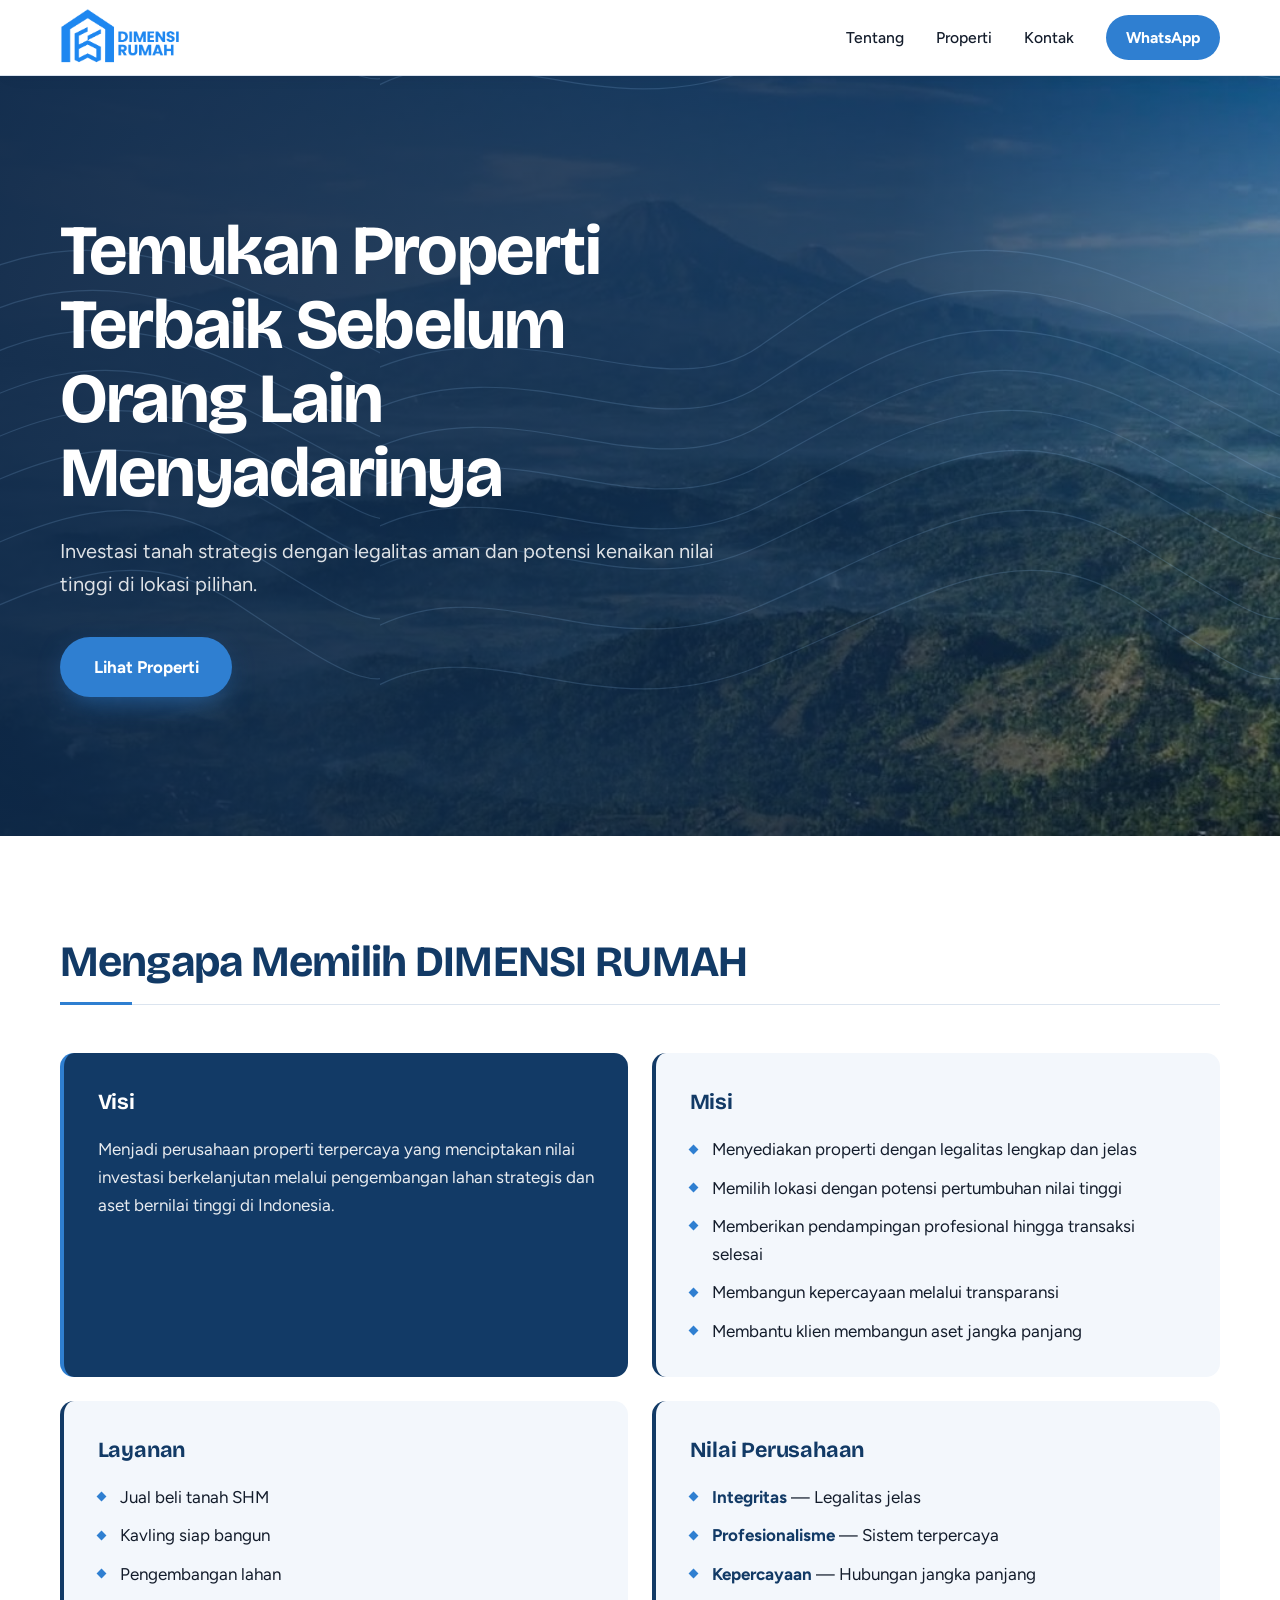
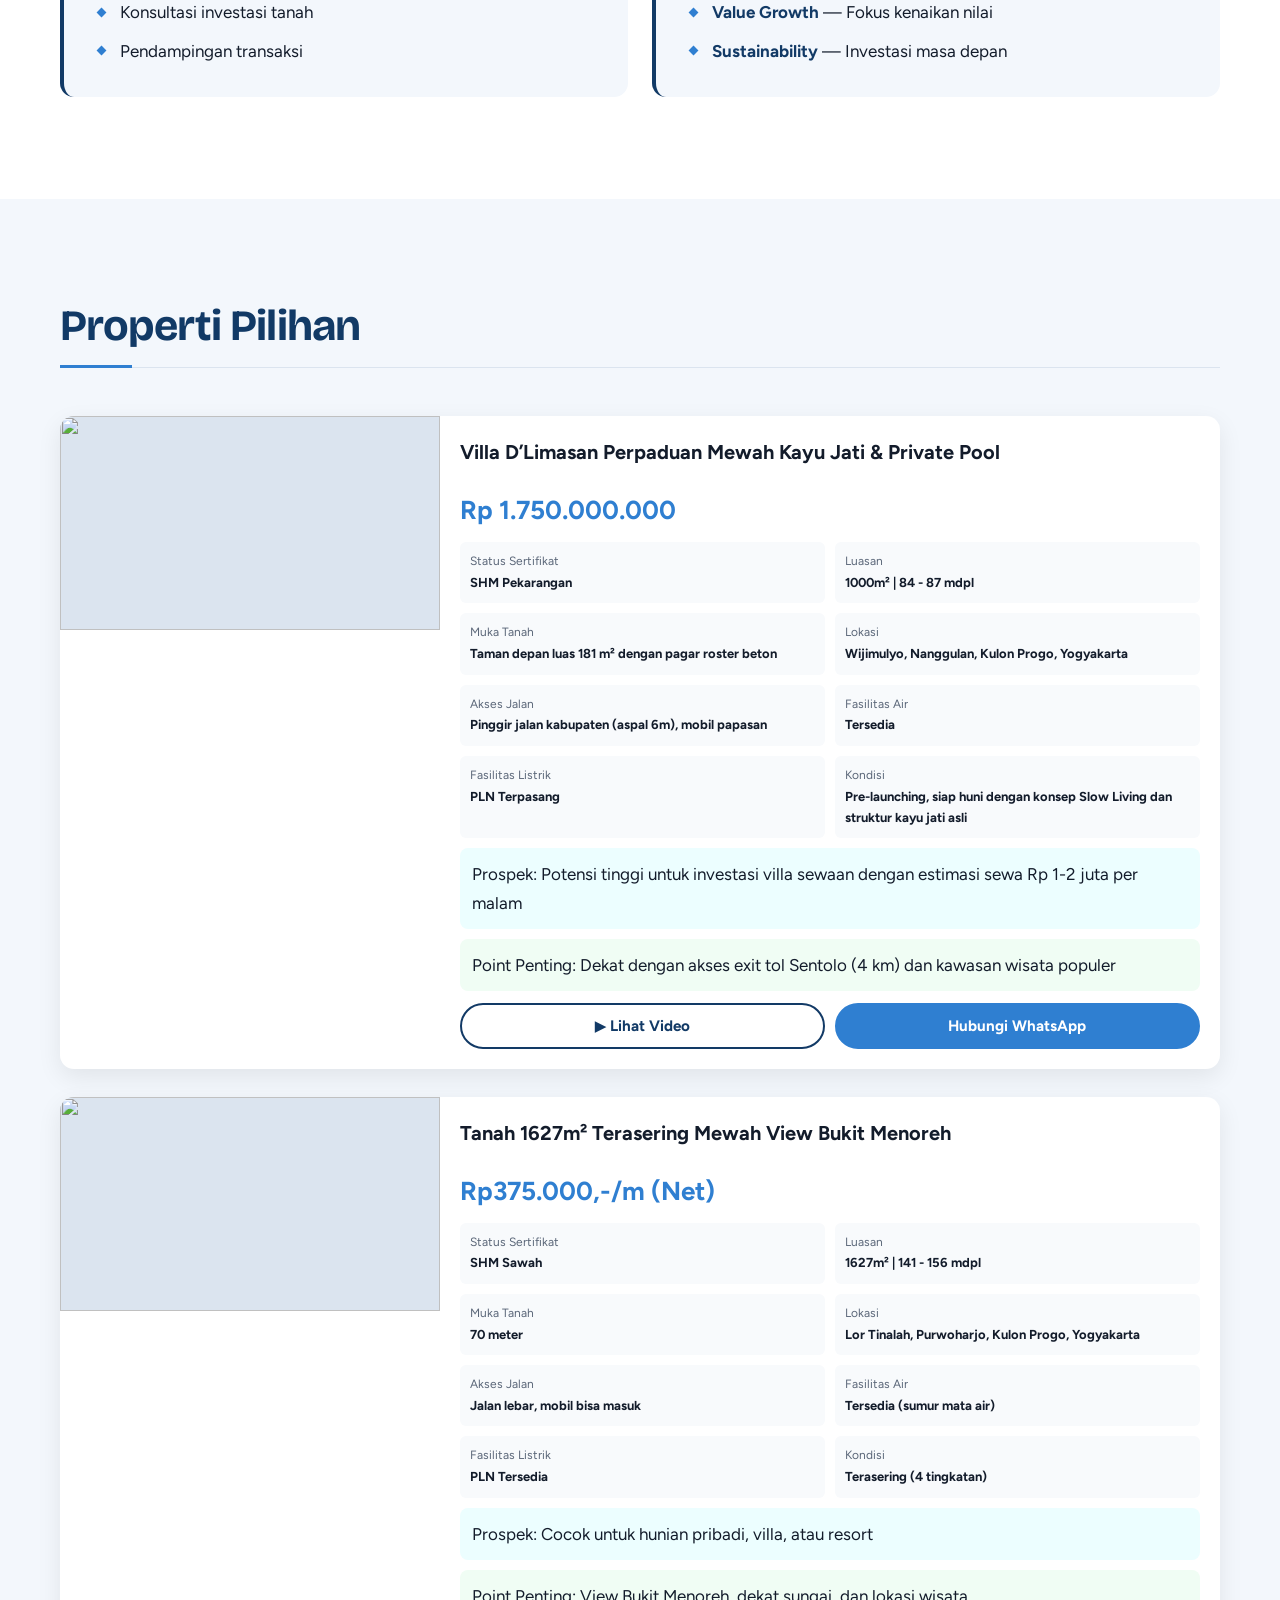
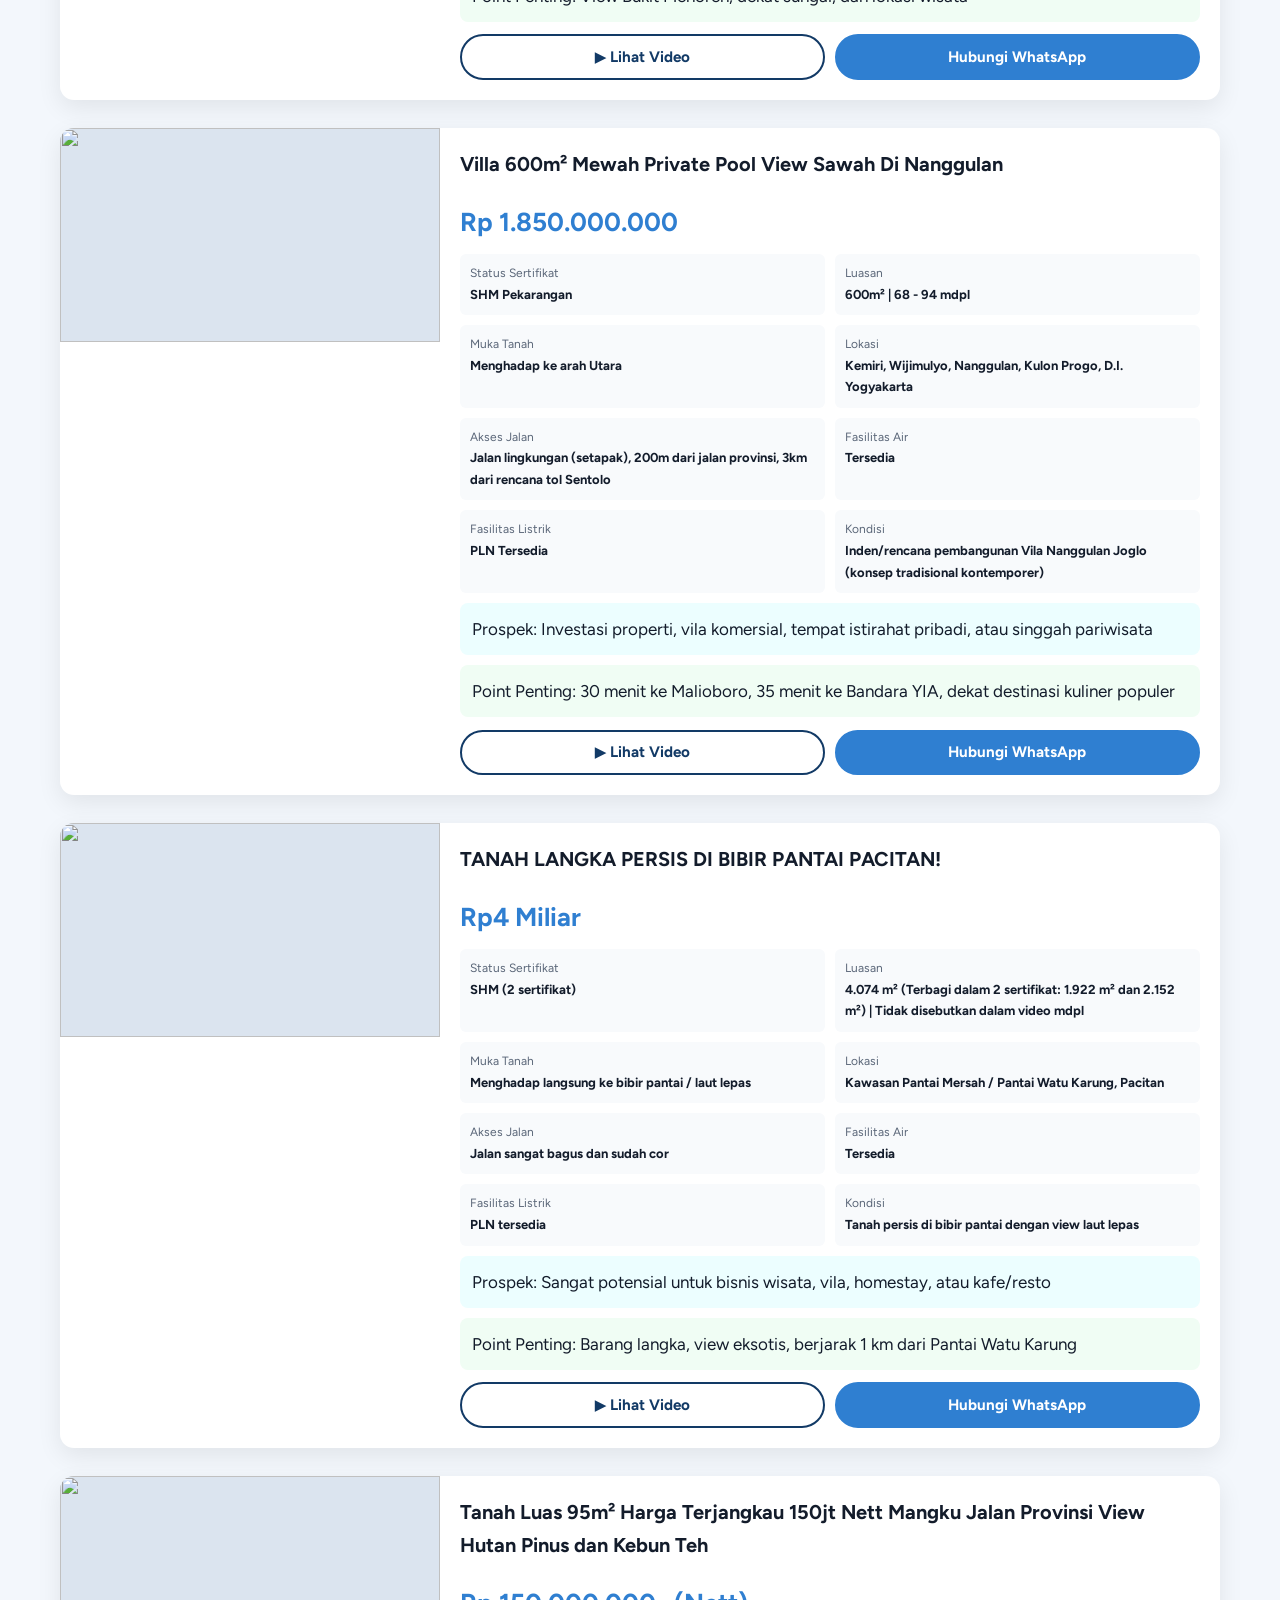
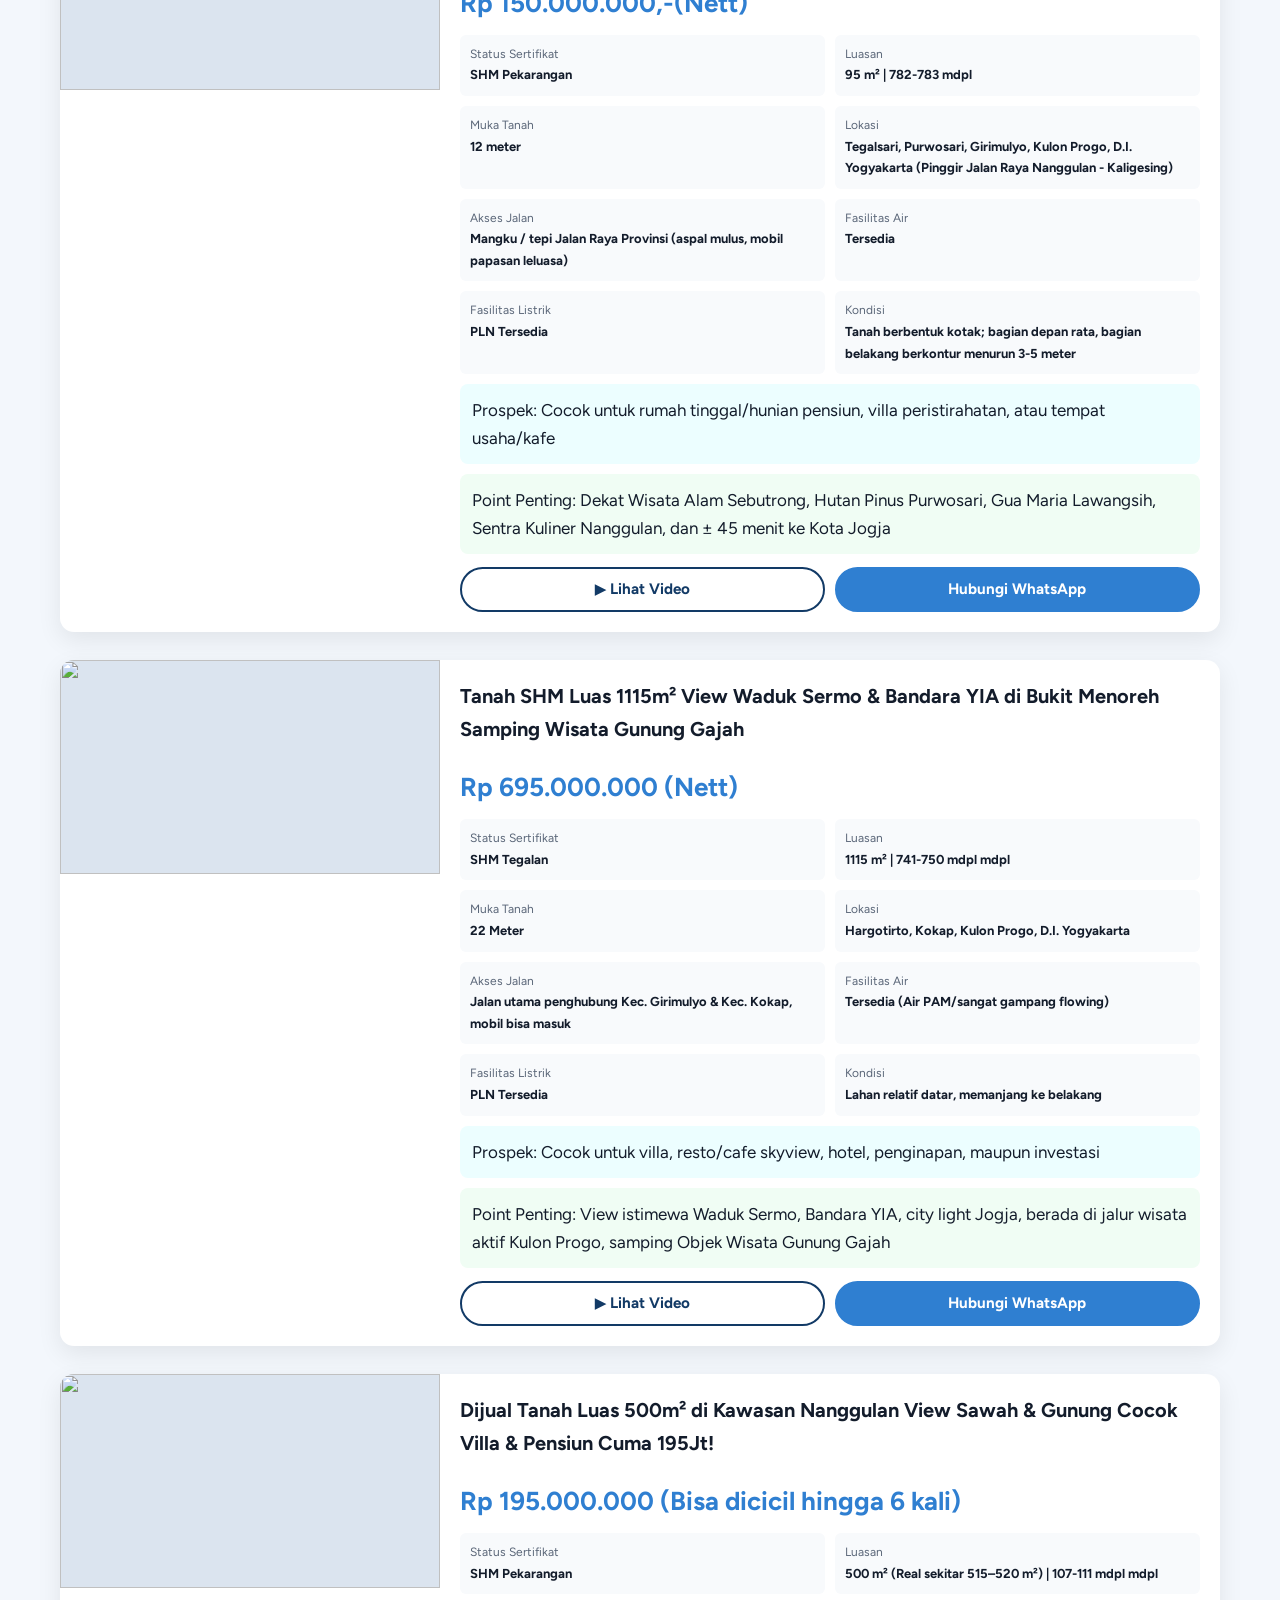
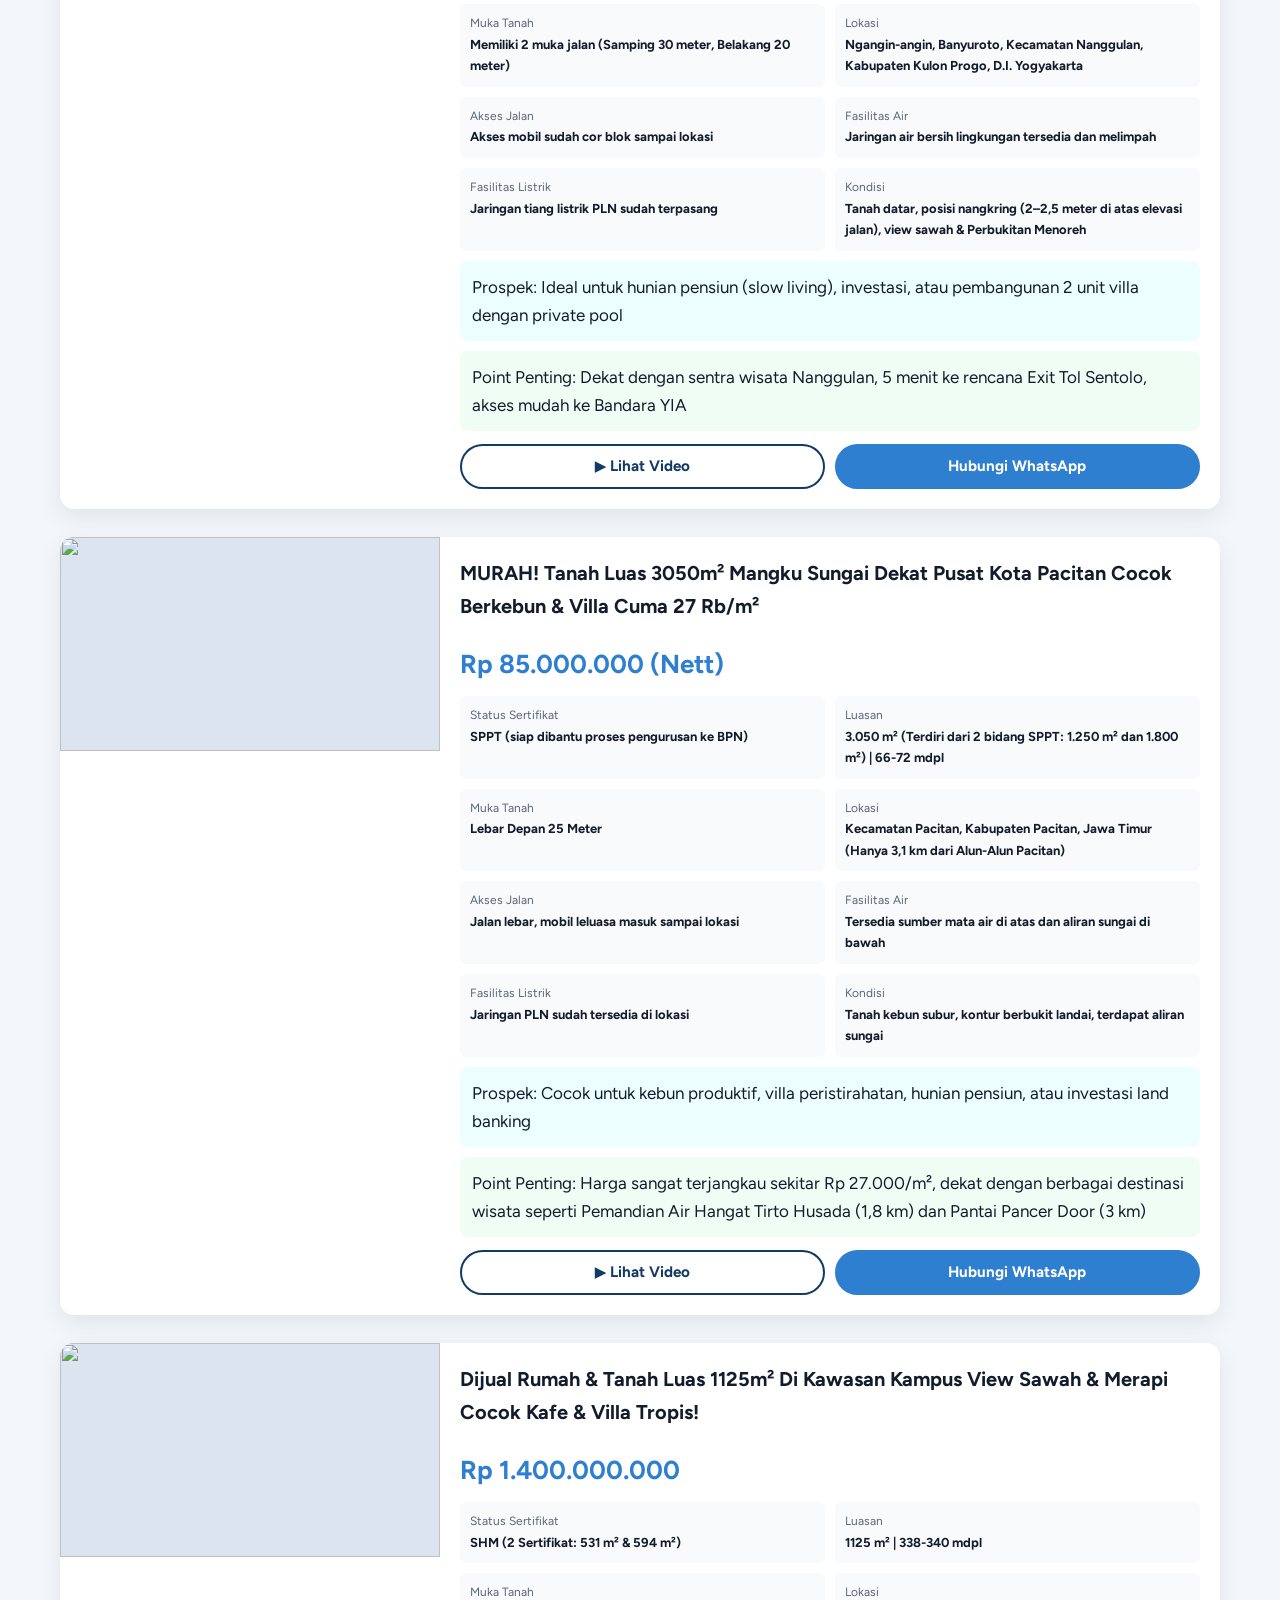
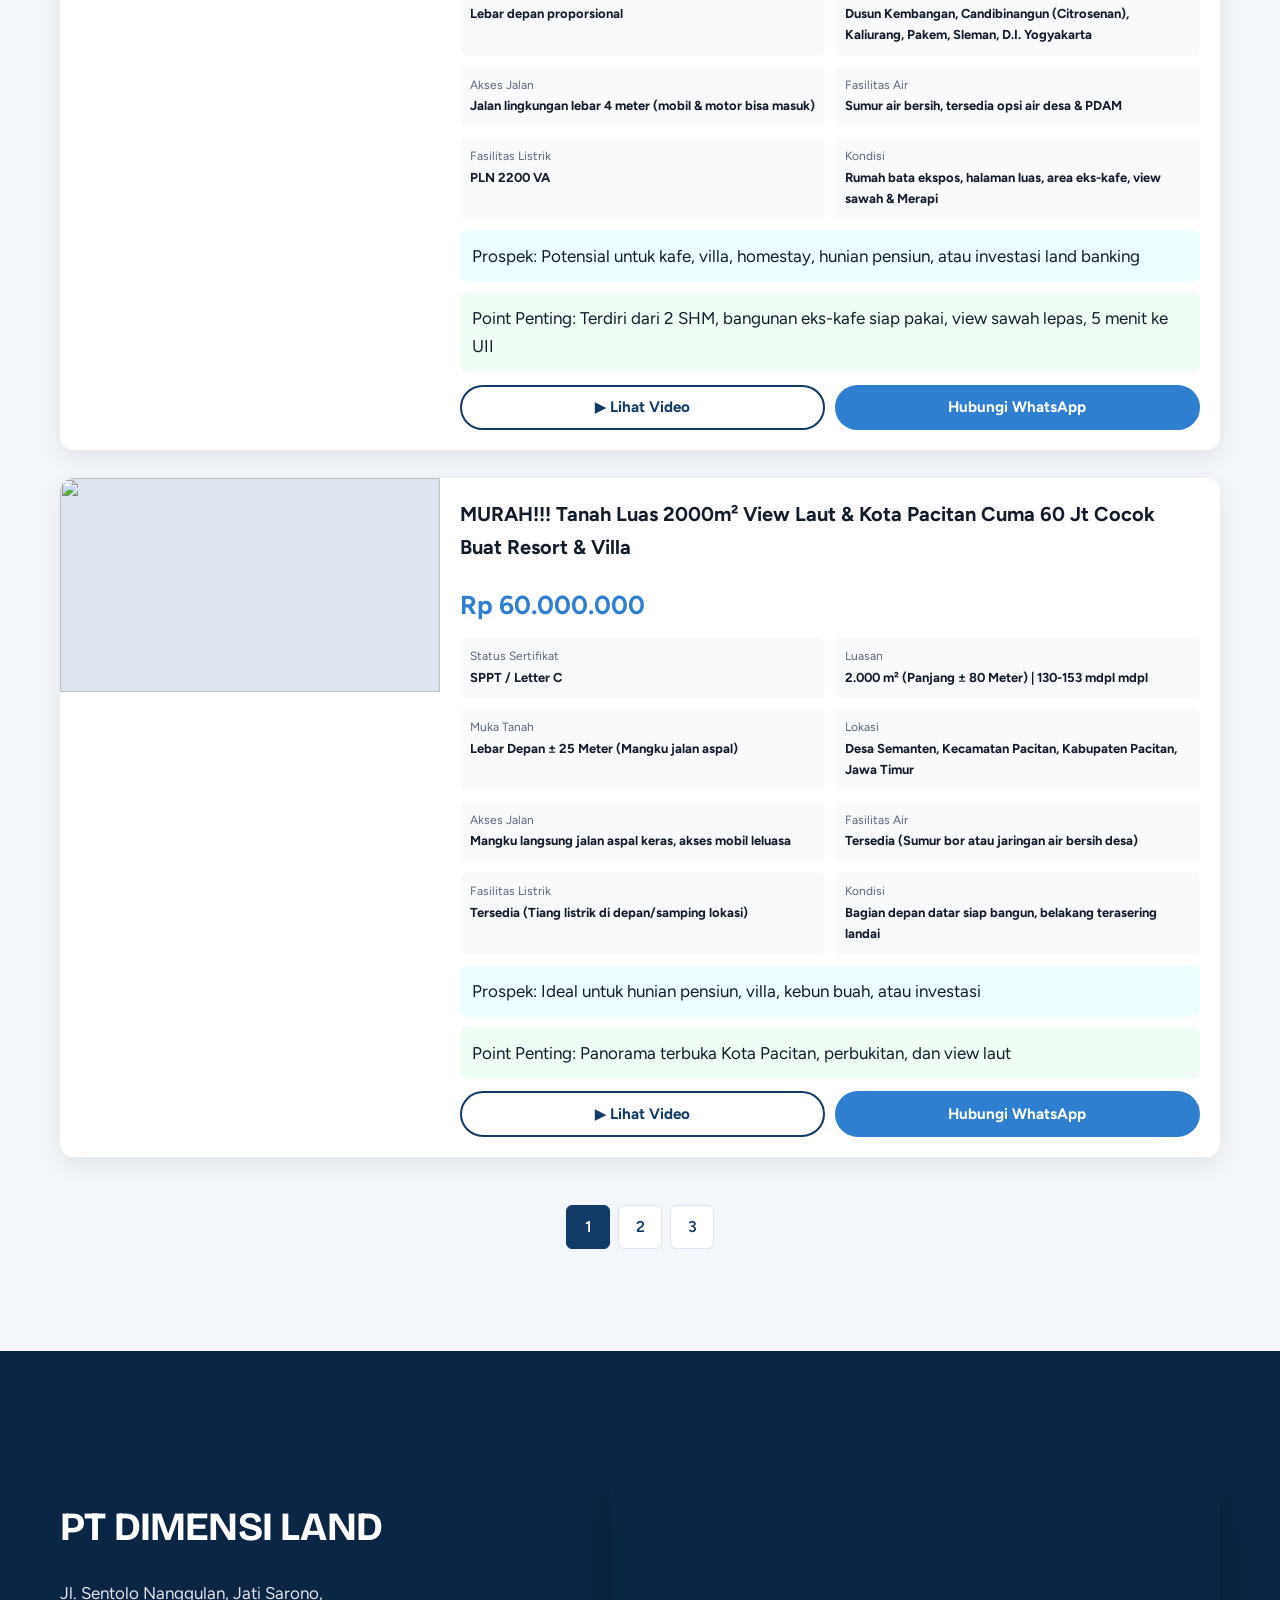
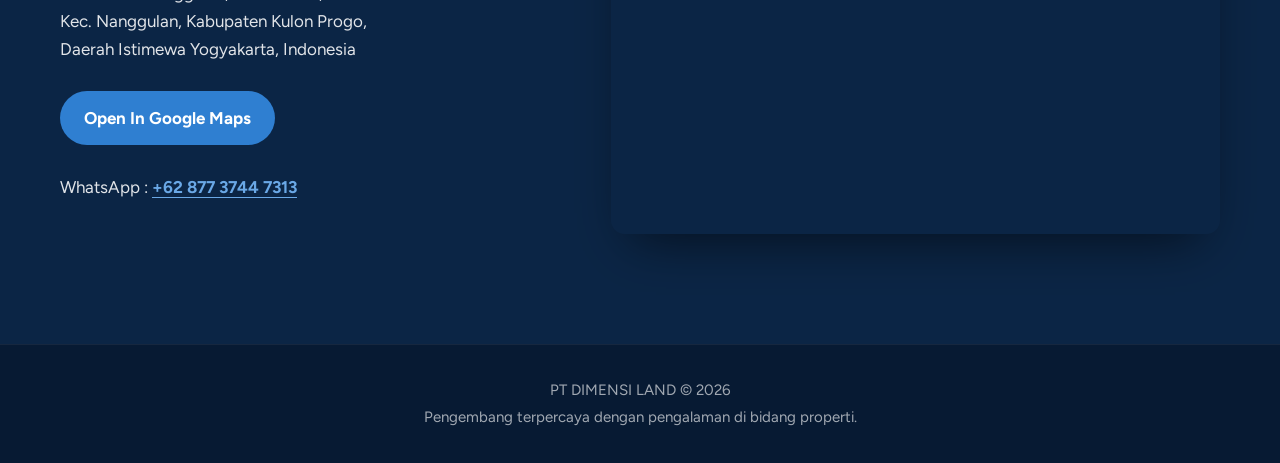
==== commit f9f20fda: "Update Google Maps iframe source URL" ====
--- a/index.html
+++ b/index.html
@@ -178,7 +178,7 @@
 <div class="contact-right">
 
 <iframe
-src="https://www.google.com/maps/embed?pb=!1m18!1m12!1m3!1d267.0285849903702!2d110.21091899517673!3d-7.756915461086555!2m3!1f0!2f0!3f0!3m2!1i1024!2i768!4f13.1!3m3!1m2!1s0x2e7af7bc22c0bdb1%3A0x230e64411d8feac9!2sPT%20Dimensi%20Land!5e1!3m2!1sid!2sid!4v1792474861764!5m2!1sid!2sid"
+src="https://www.google.com/maps?q=PT+Dimensi+Land&output=embed"
 loading="lazy"
 title="Lokasi PT Dimensi Land di Google Maps">
 </iframe>
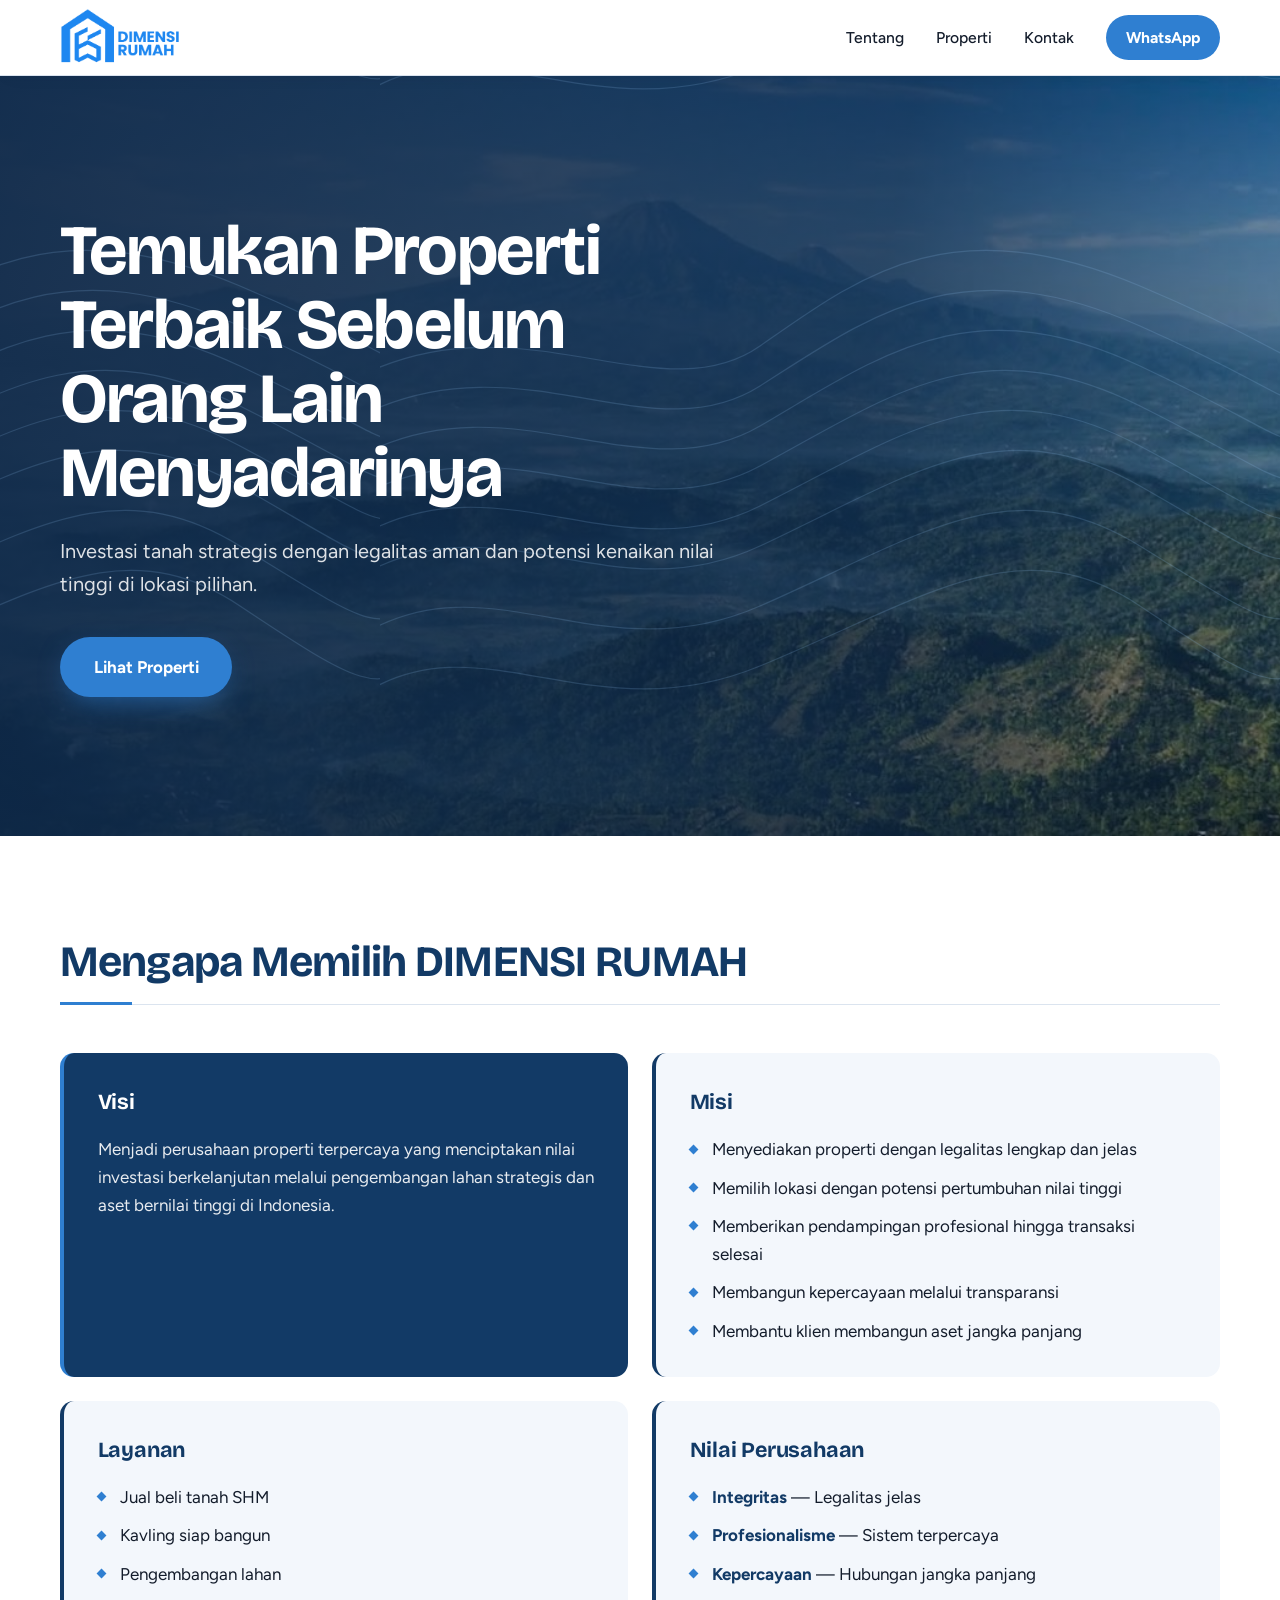
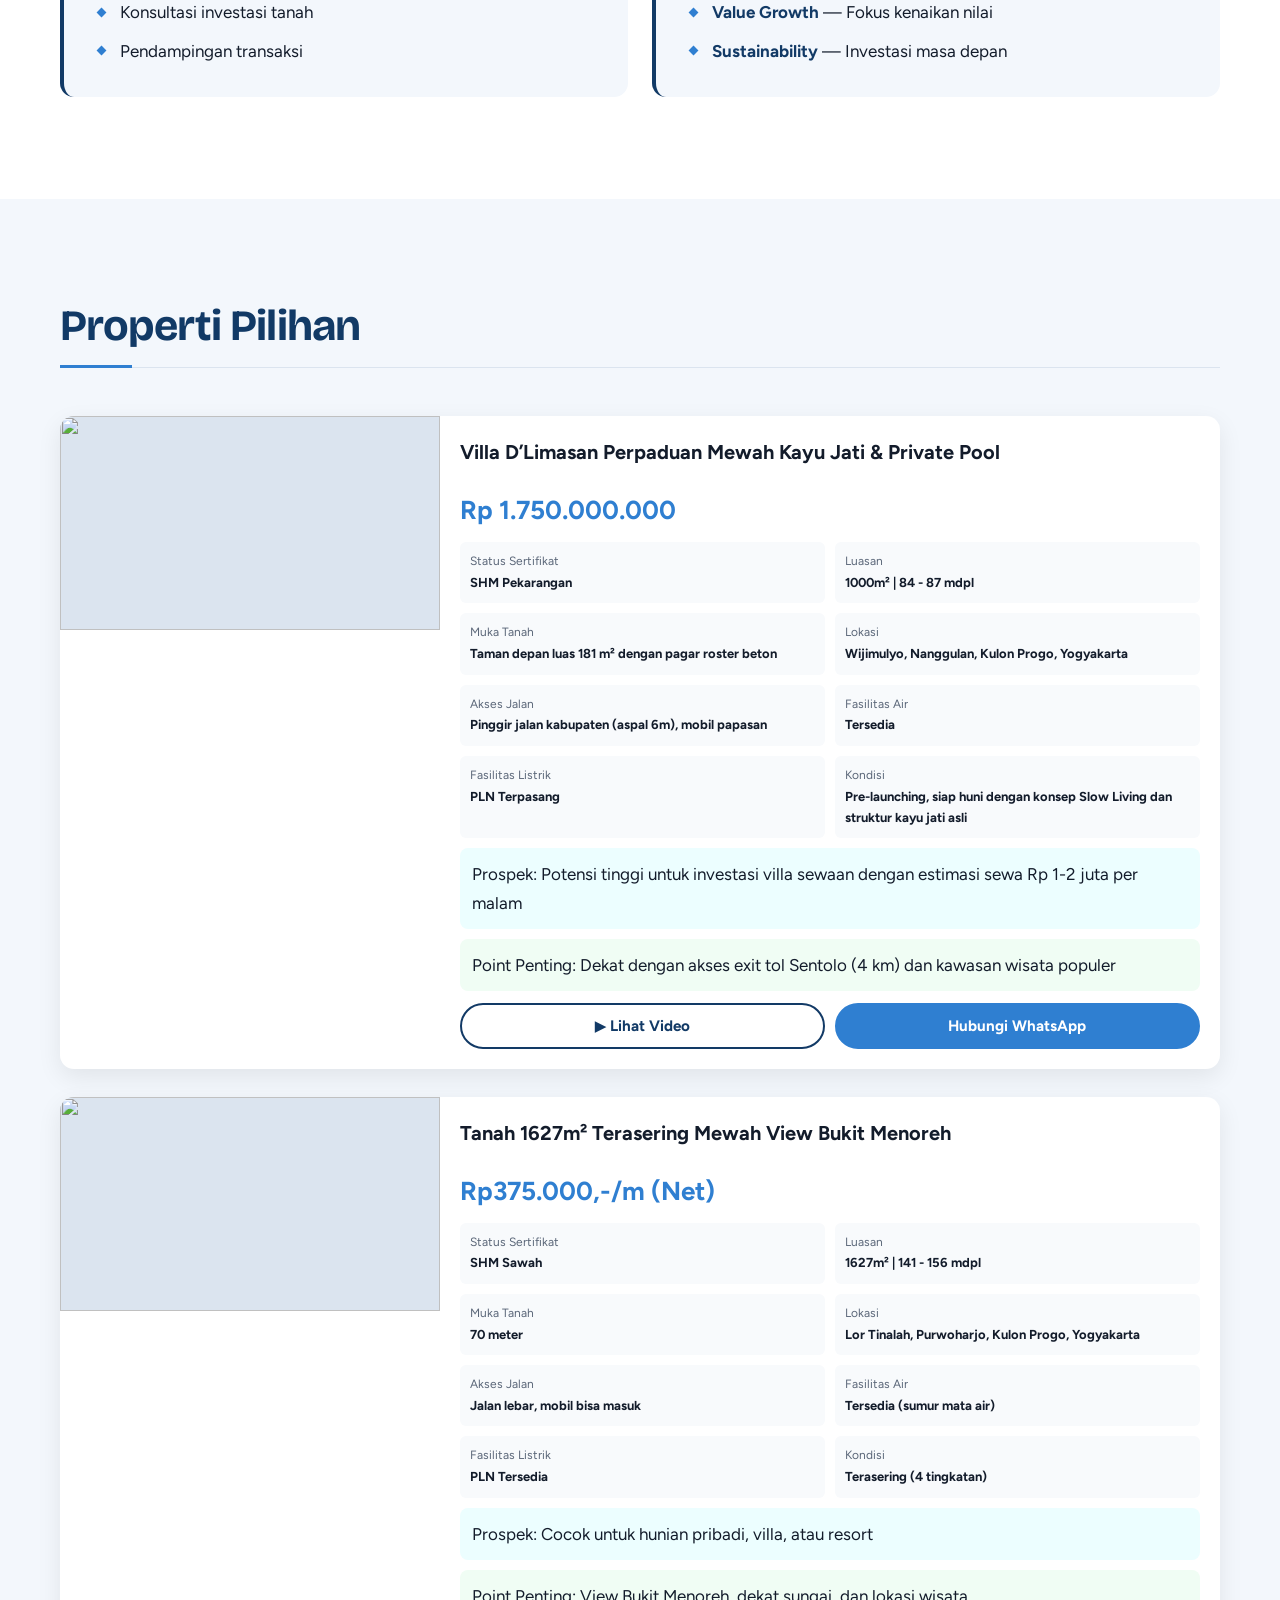
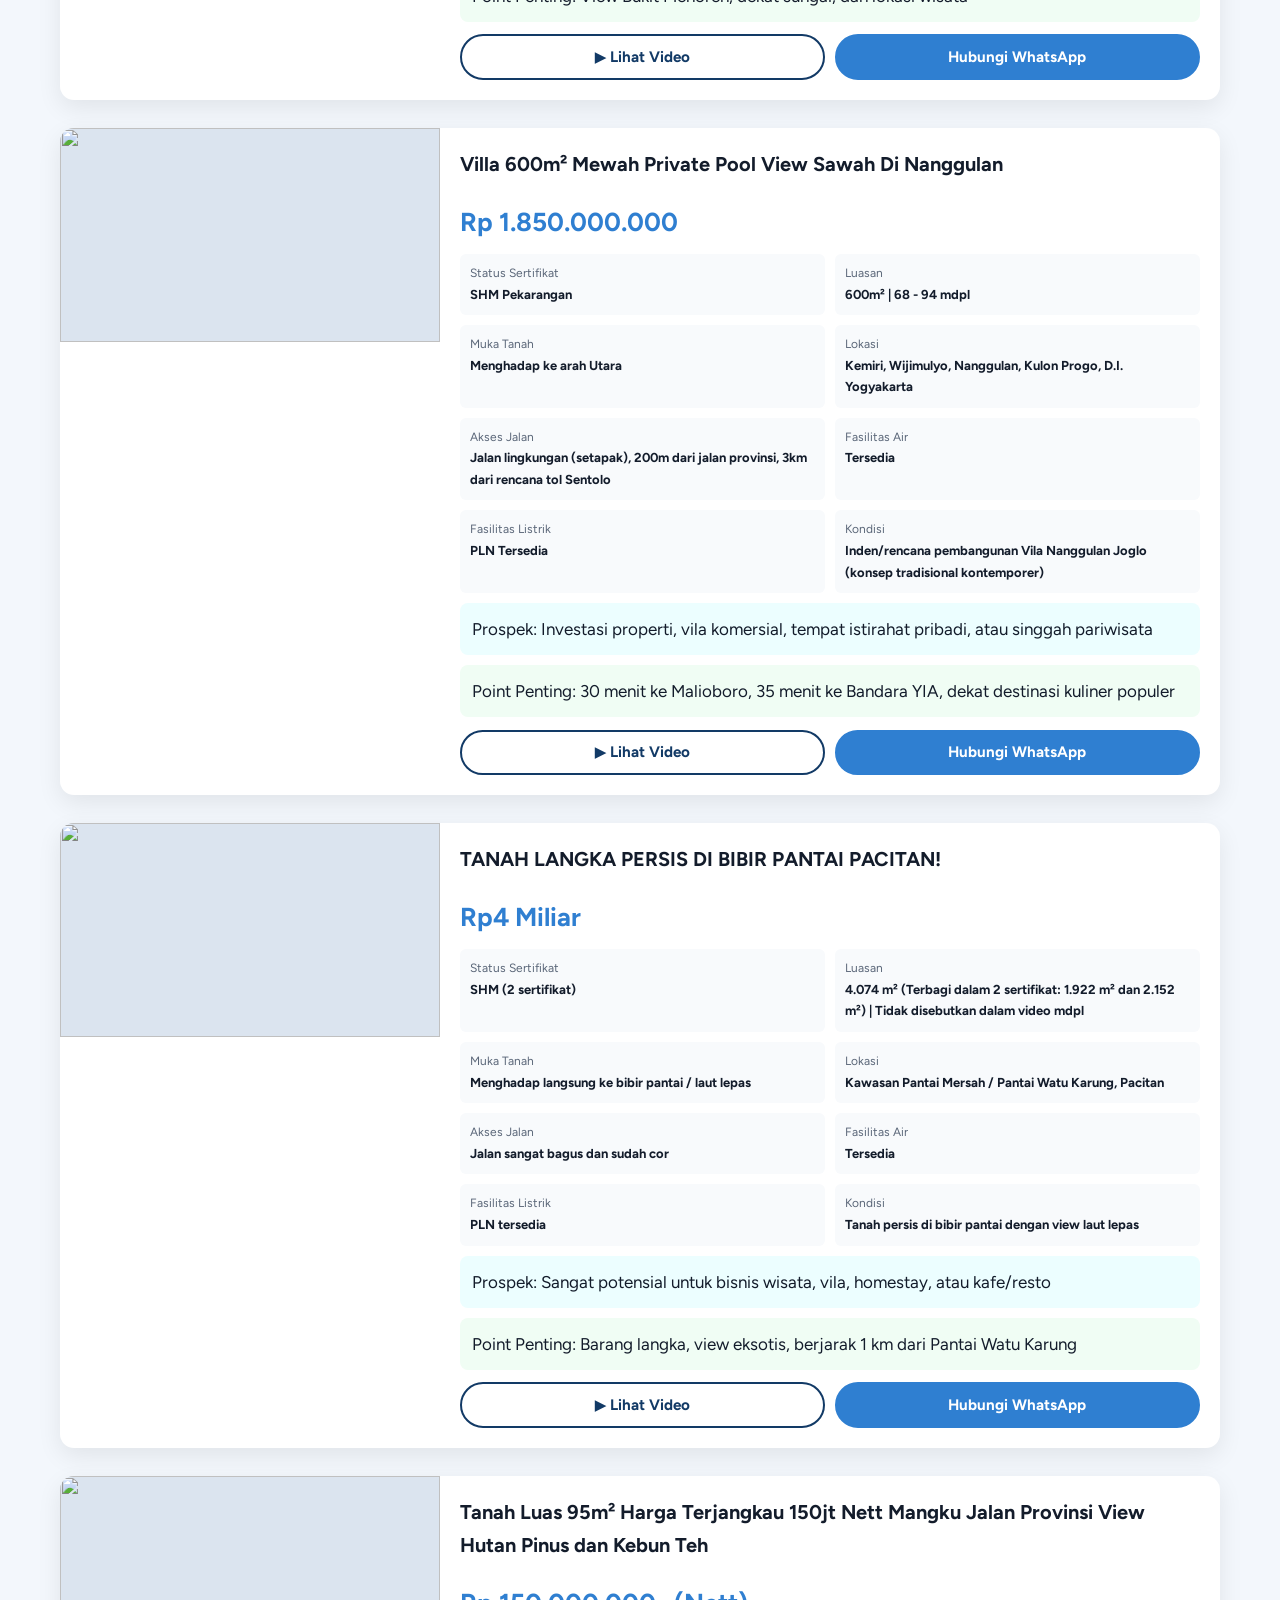
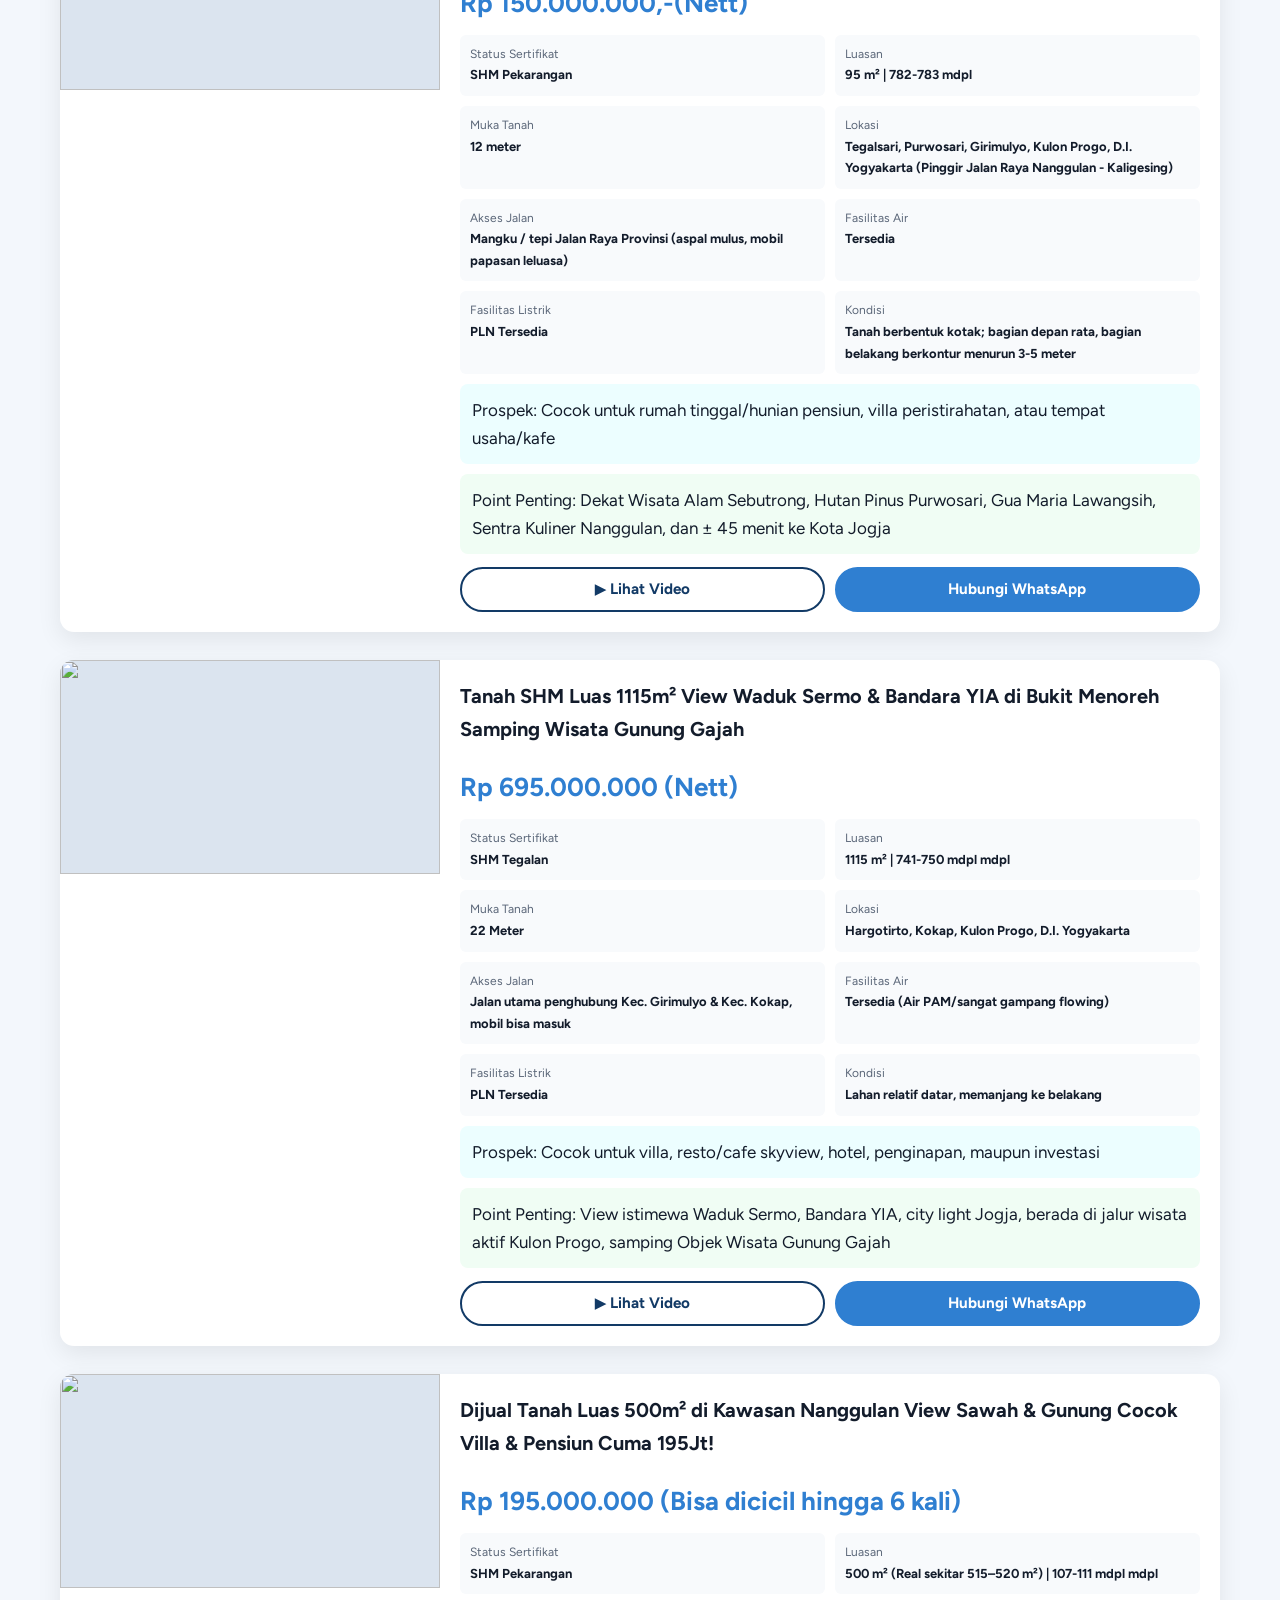
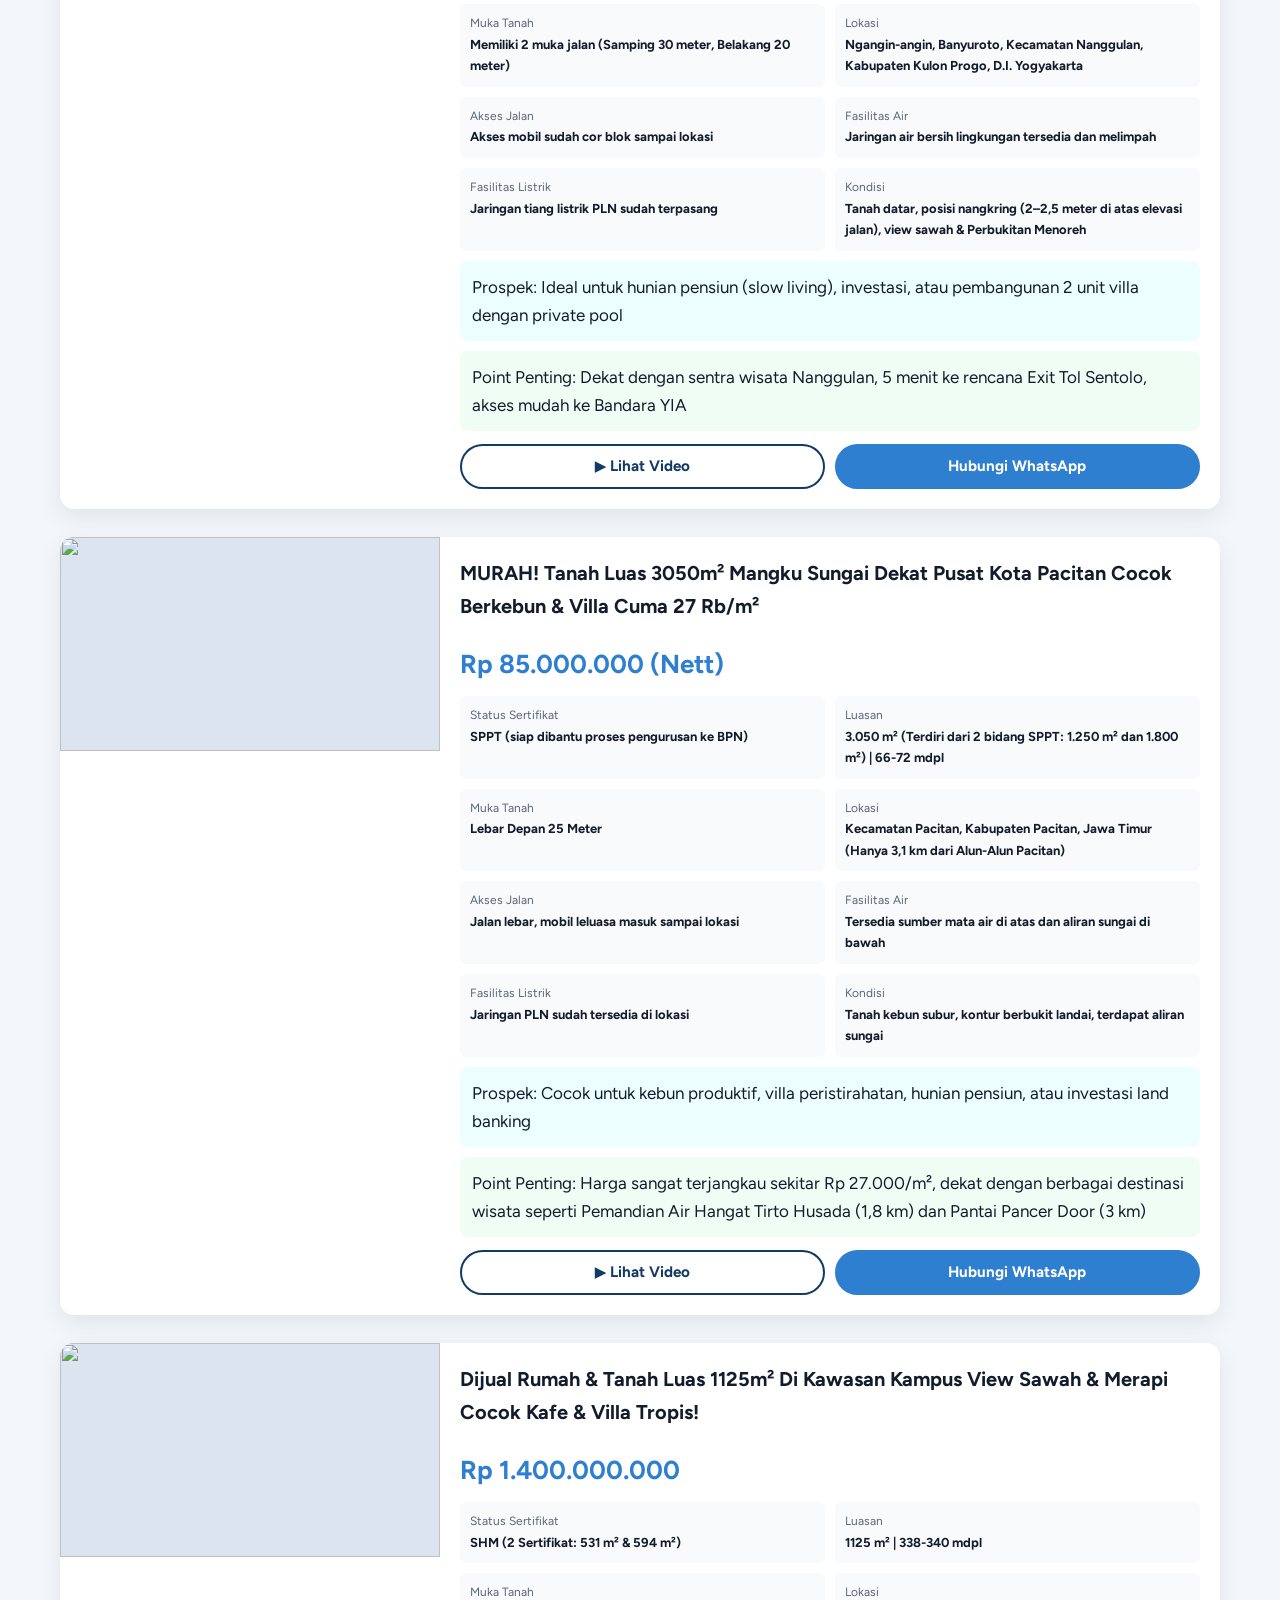
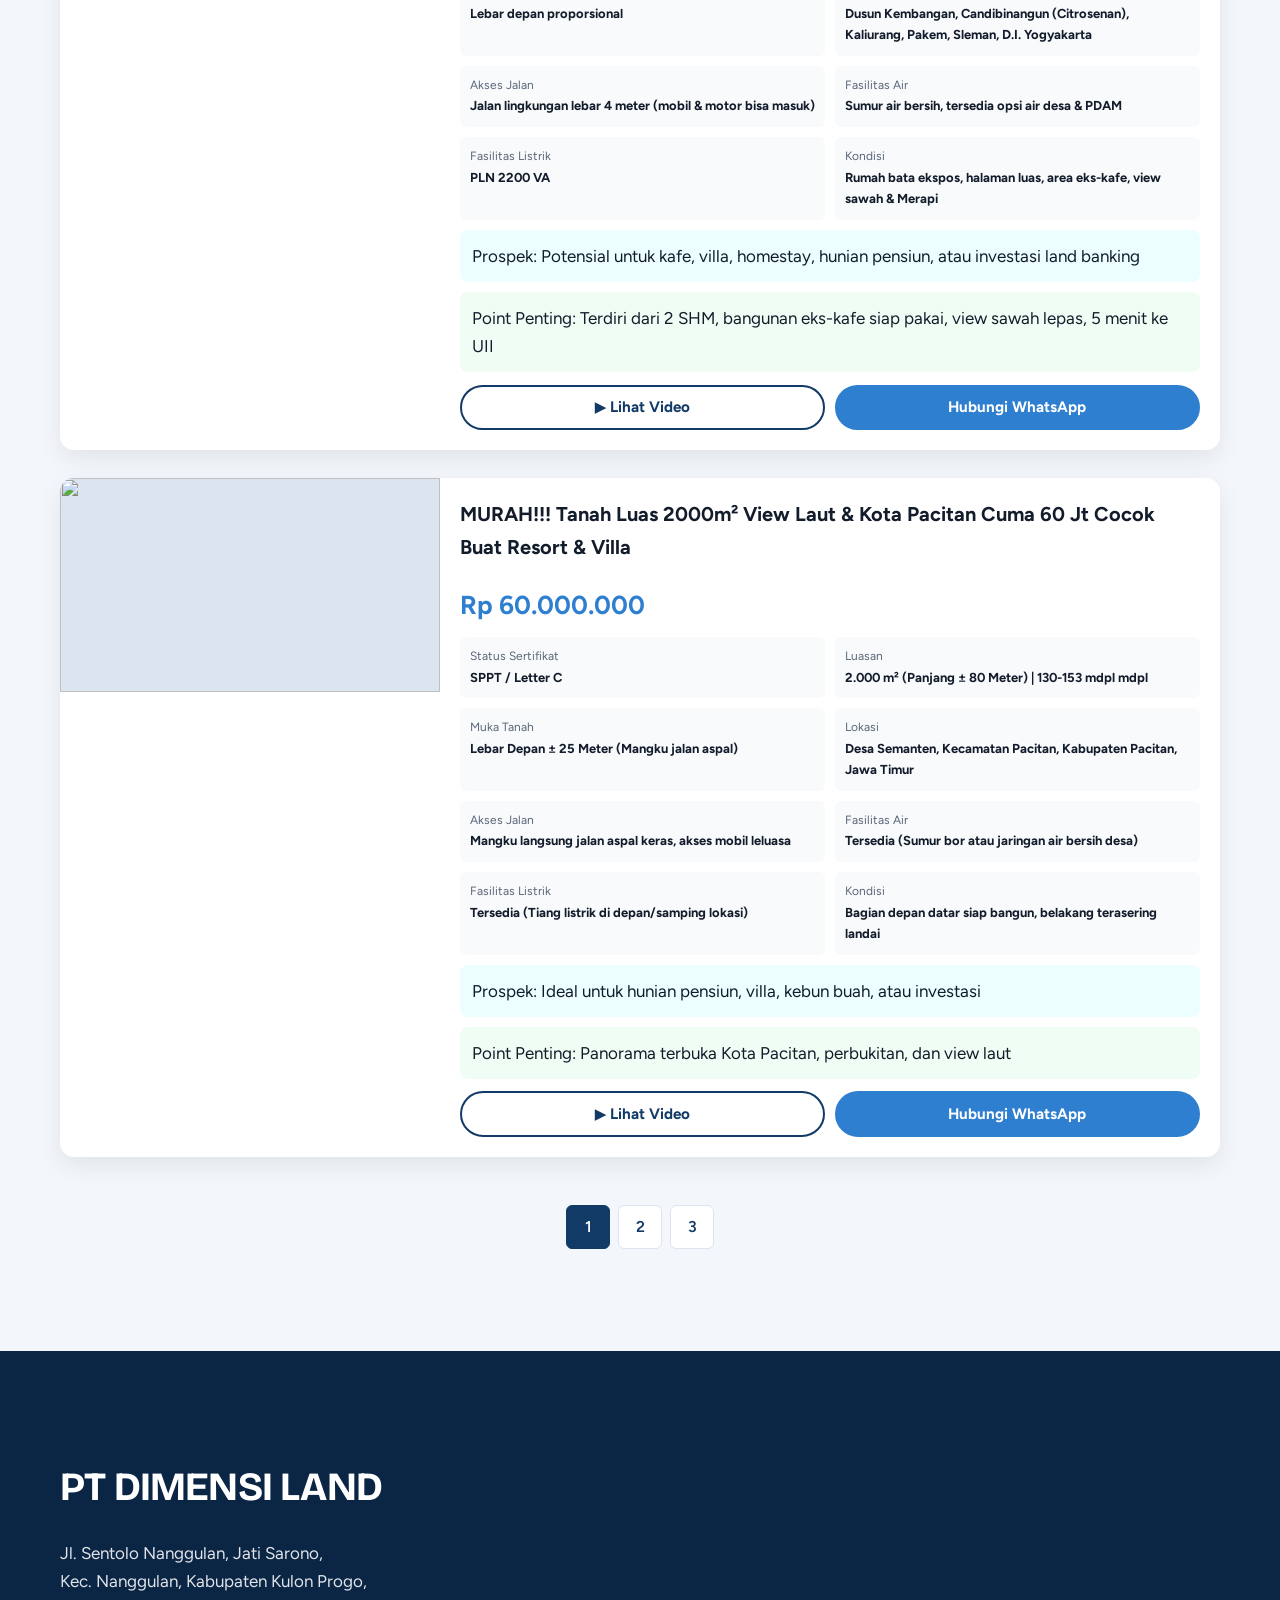
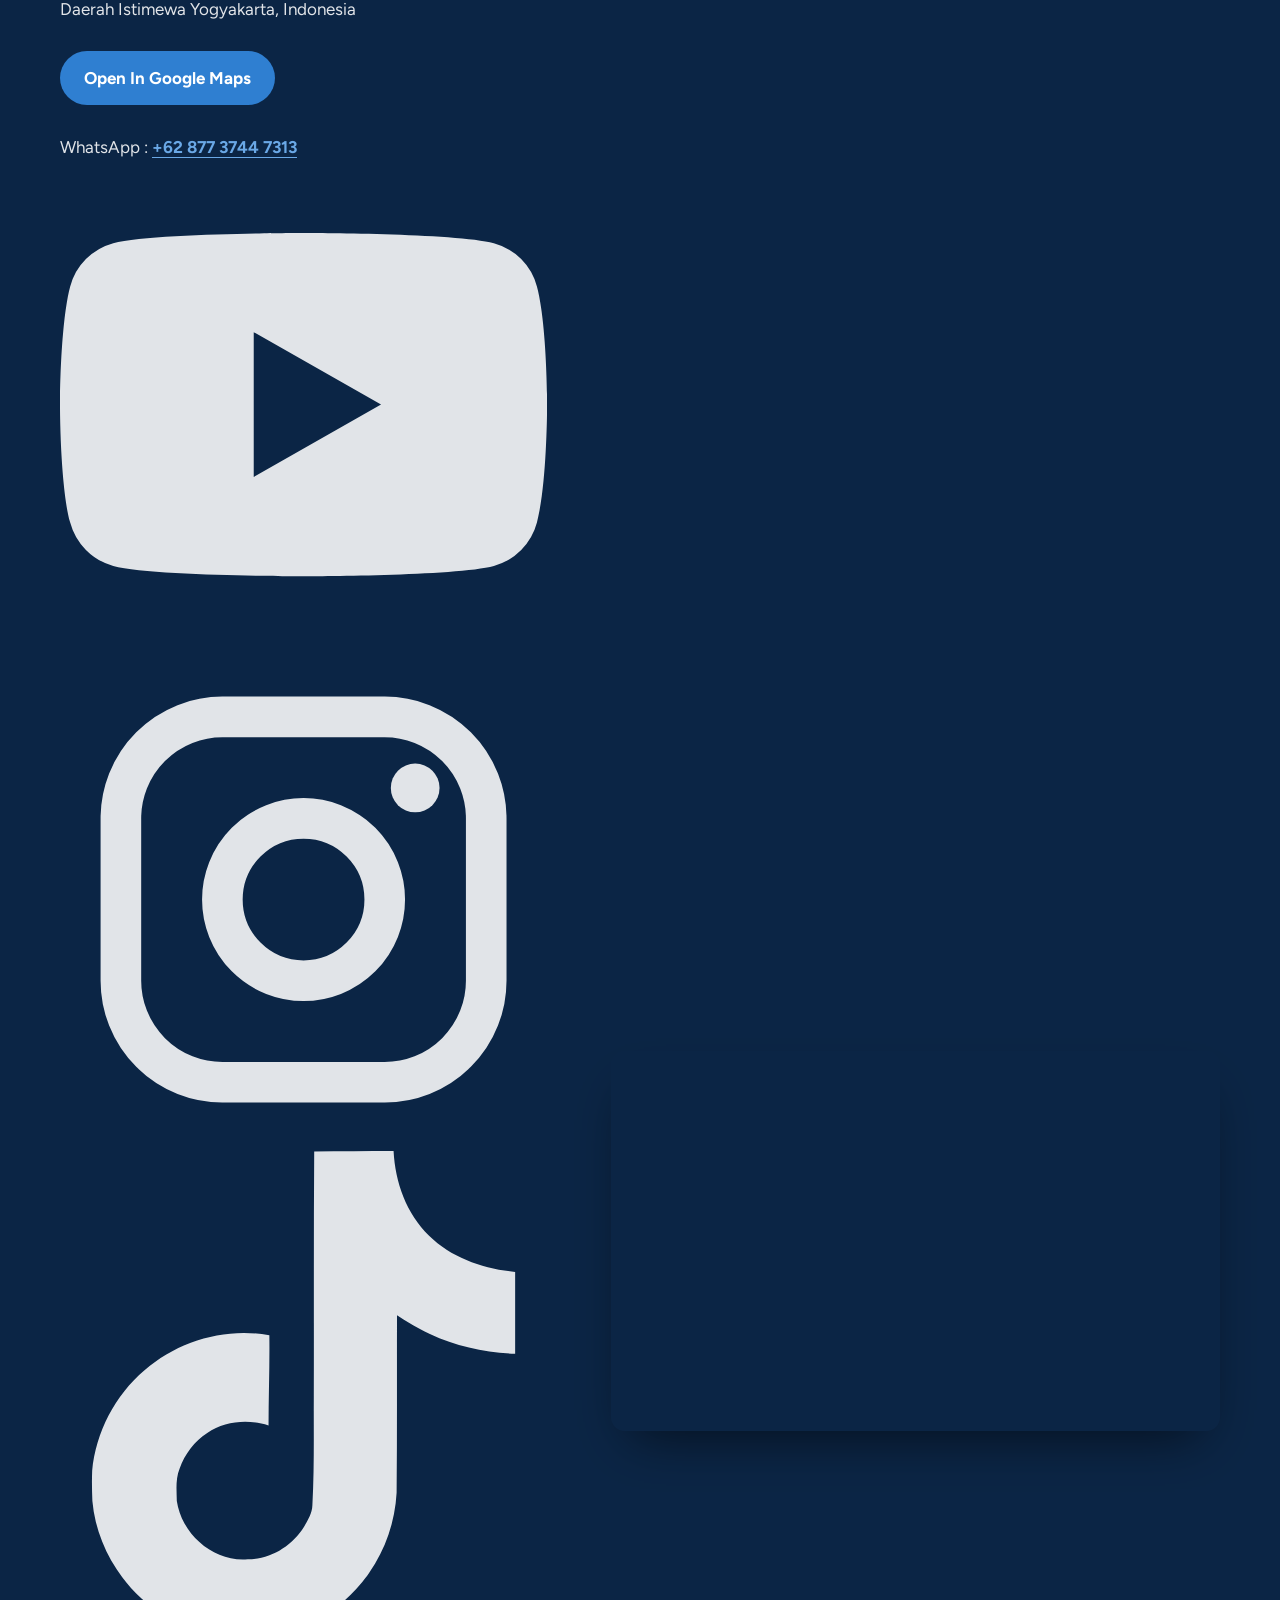
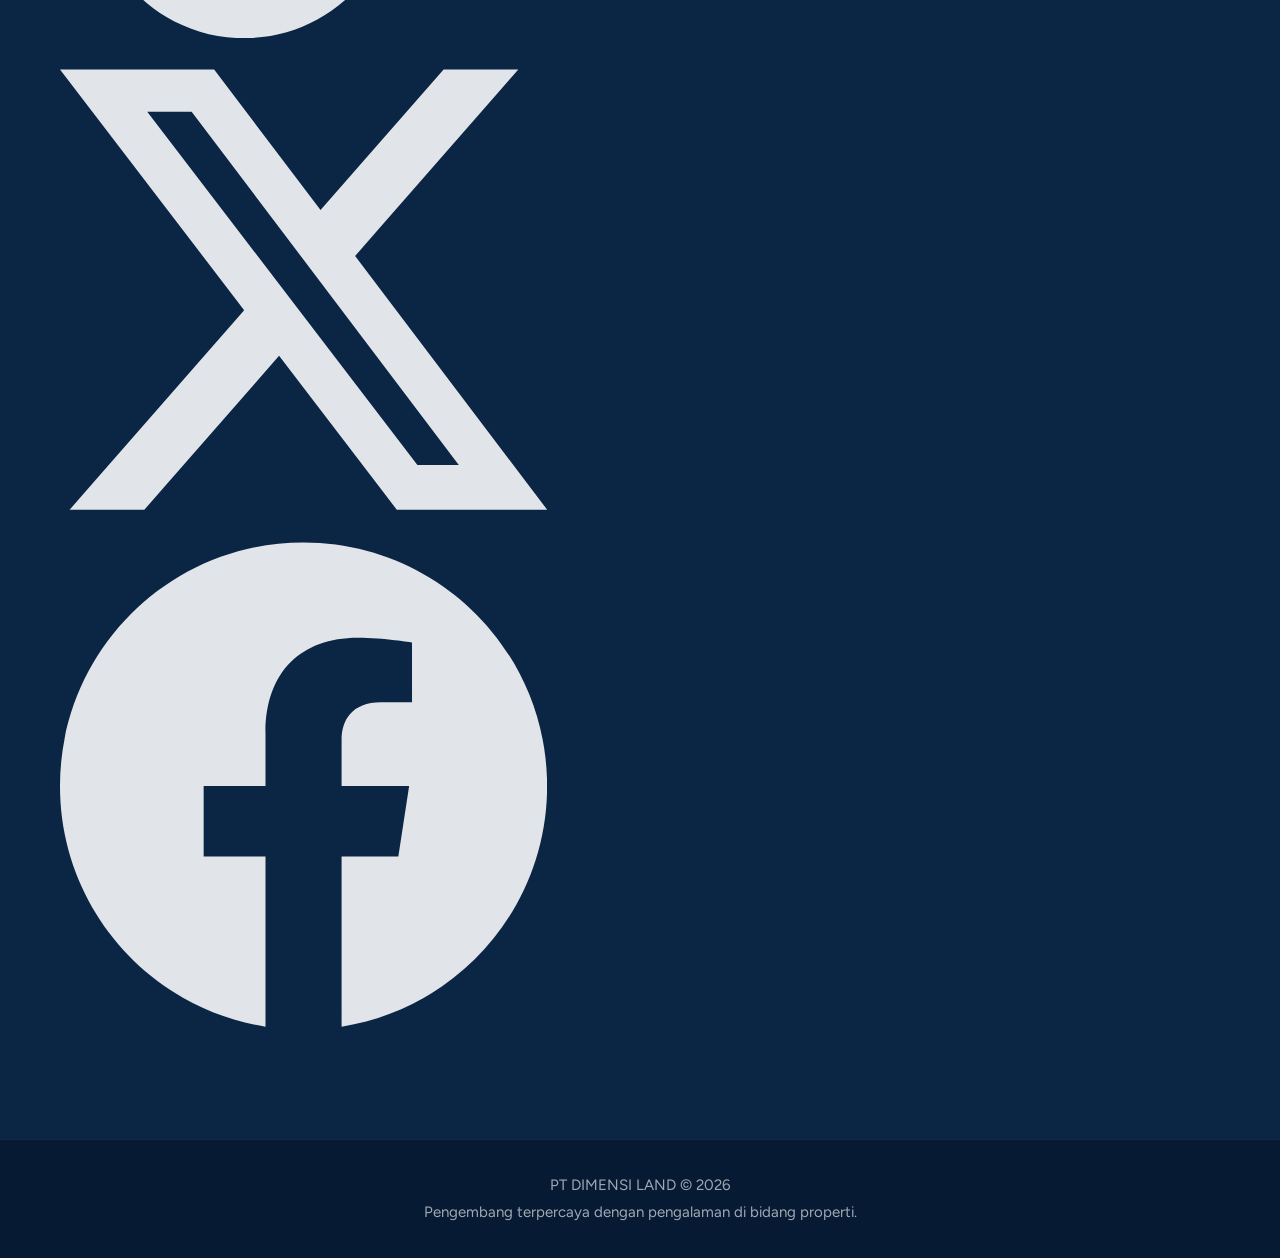
==== commit d6952f5f: "Update index.html" ====
--- a/index.html
+++ b/index.html
@@ -172,6 +172,30 @@
 </a>
 </p>
 
+<div class="social-links">
+
+<a href="#" target="_blank" rel="noopener noreferrer" aria-label="YouTube">
+<svg viewBox="0 0 24 24" fill="currentColor" aria-hidden="true"><path d="M23.498 6.186a3.016 3.016 0 0 0-2.122-2.136C19.505 3.545 12 3.545 12 3.545s-7.505 0-9.377.505A3.017 3.017 0 0 0 .502 6.186C0 8.07 0 12 0 12s0 3.93.502 5.814a3.016 3.016 0 0 0 2.122 2.136c1.871.505 9.376.505 9.376.505s7.505 0 9.377-.505a3.015 3.015 0 0 0 2.122-2.136C24 15.93 24 12 24 12s0-3.93-.502-5.814zM9.545 15.568V8.432L15.818 12l-6.273 3.568z"/></svg>
+</a>
+
+<a href="#" target="_blank" rel="noopener noreferrer" aria-label="Instagram">
+<svg viewBox="0 0 24 24" fill="none" stroke="currentColor" stroke-width="2" aria-hidden="true"><rect x="3" y="3" width="18" height="18" rx="5"/><circle cx="12" cy="12" r="4"/><circle cx="17.5" cy="6.5" r="1.2" fill="currentColor" stroke="none"/></svg>
+</a>
+
+<a href="#" target="_blank" rel="noopener noreferrer" aria-label="TikTok">
+<svg viewBox="0 0 24 24" fill="currentColor" aria-hidden="true"><path d="M12.525.02c1.31-.02 2.61-.01 3.91-.02.08 1.53.63 3.09 1.75 4.17 1.12 1.11 2.7 1.62 4.24 1.79v4.03c-1.44-.05-2.89-.35-4.2-.97-.57-.26-1.1-.59-1.62-.93-.01 2.92.01 5.84-.02 8.75-.08 1.4-.54 2.79-1.35 3.94-1.31 1.92-3.58 3.17-5.91 3.21-1.43.08-2.86-.31-4.08-1.03-2.02-1.19-3.44-3.37-3.65-5.71-.02-.5-.03-1-.01-1.49.18-1.9 1.12-3.72 2.58-4.96 1.66-1.44 3.98-2.13 6.15-1.72.02 1.48-.04 2.96-.04 4.44-.99-.32-2.15-.23-3.02.37-.63.41-1.11 1.04-1.36 1.75-.21.51-.15 1.07-.14 1.61.24 1.64 1.82 3.02 3.5 2.87 1.12-.01 2.19-.66 2.77-1.61.19-.33.4-.67.41-1.06.1-1.79.06-3.57.07-5.36.01-4.03-.01-8.05.02-12.07z"/></svg>
+</a>
+
+<a href="#" target="_blank" rel="noopener noreferrer" aria-label="X">
+<svg viewBox="0 0 24 24" fill="currentColor" aria-hidden="true"><path d="M18.901 1.153h3.68l-8.04 9.19L24 22.846h-7.406l-5.8-7.584-6.638 7.584H.474l8.6-9.83L0 1.154h7.594l5.243 6.932ZM17.61 20.644h2.039L6.486 3.24H4.298Z"/></svg>
+</a>
+
+<a href="#" target="_blank" rel="noopener noreferrer" aria-label="Facebook">
+<svg viewBox="0 0 24 24" fill="currentColor" aria-hidden="true"><path d="M24 12.073c0-6.627-5.373-12-12-12s-12 5.373-12 12c0 5.99 4.388 10.954 10.125 11.854v-8.385H7.078v-3.47h3.047V9.43c0-3.007 1.792-4.669 4.533-4.669 1.312 0 2.686.235 2.686.235v2.953H15.83c-1.491 0-1.956.925-1.956 1.874v2.25h3.328l-.532 3.47h-2.796v8.385C19.612 23.027 24 18.062 24 12.073z"/></svg>
+</a>
+
+</div>
+
 </div>
 
 
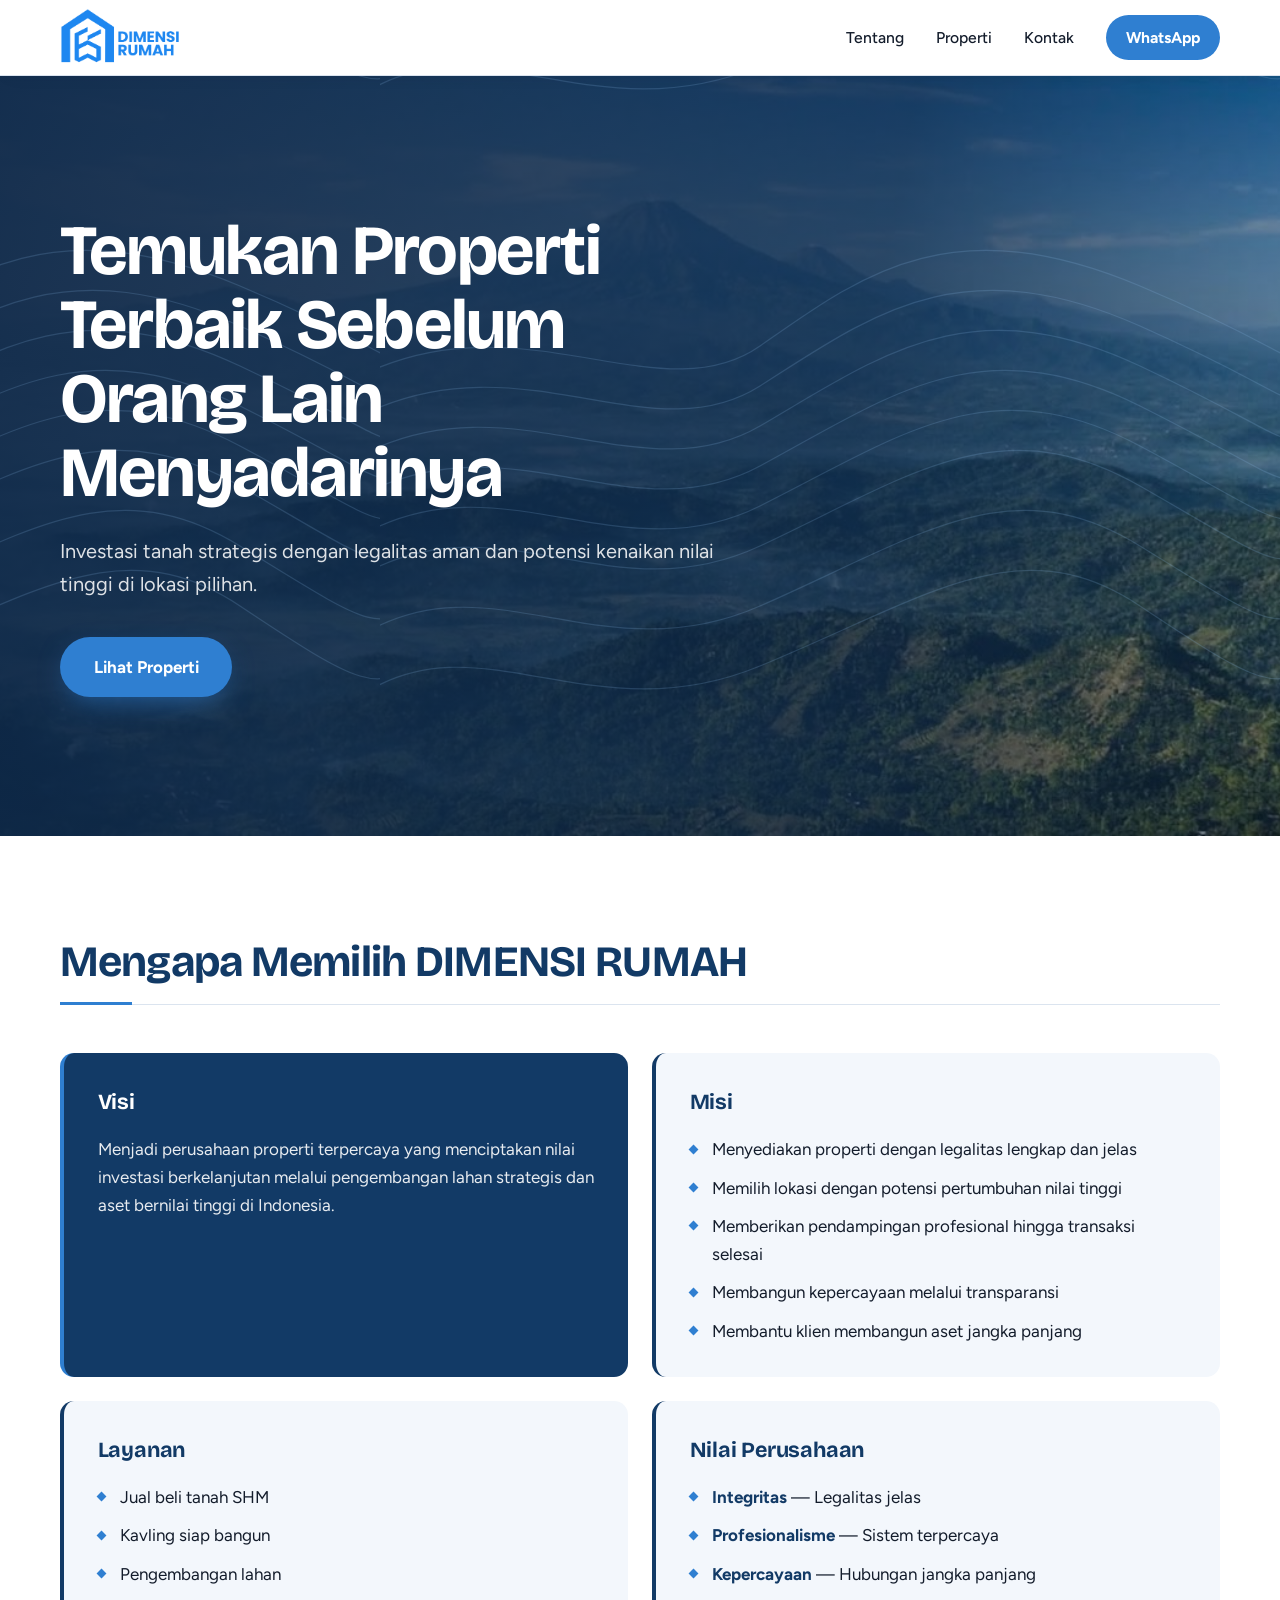
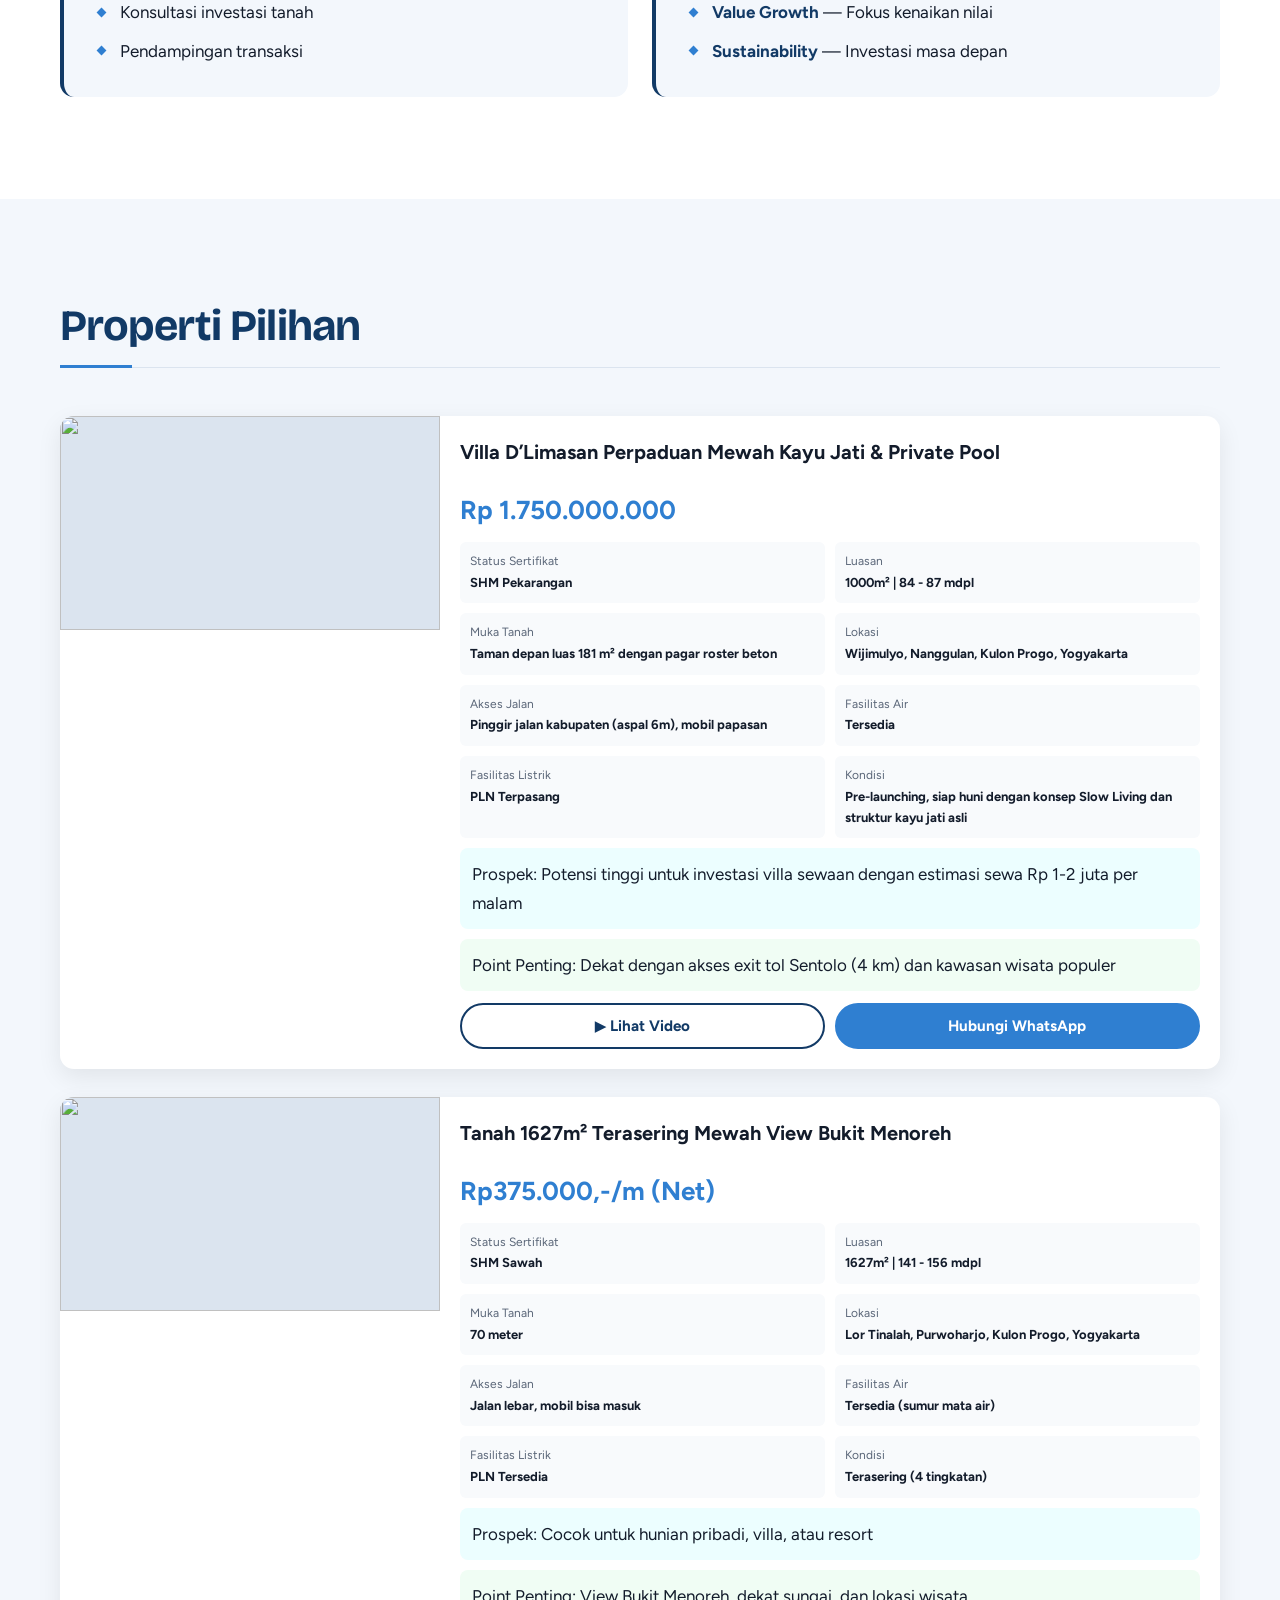
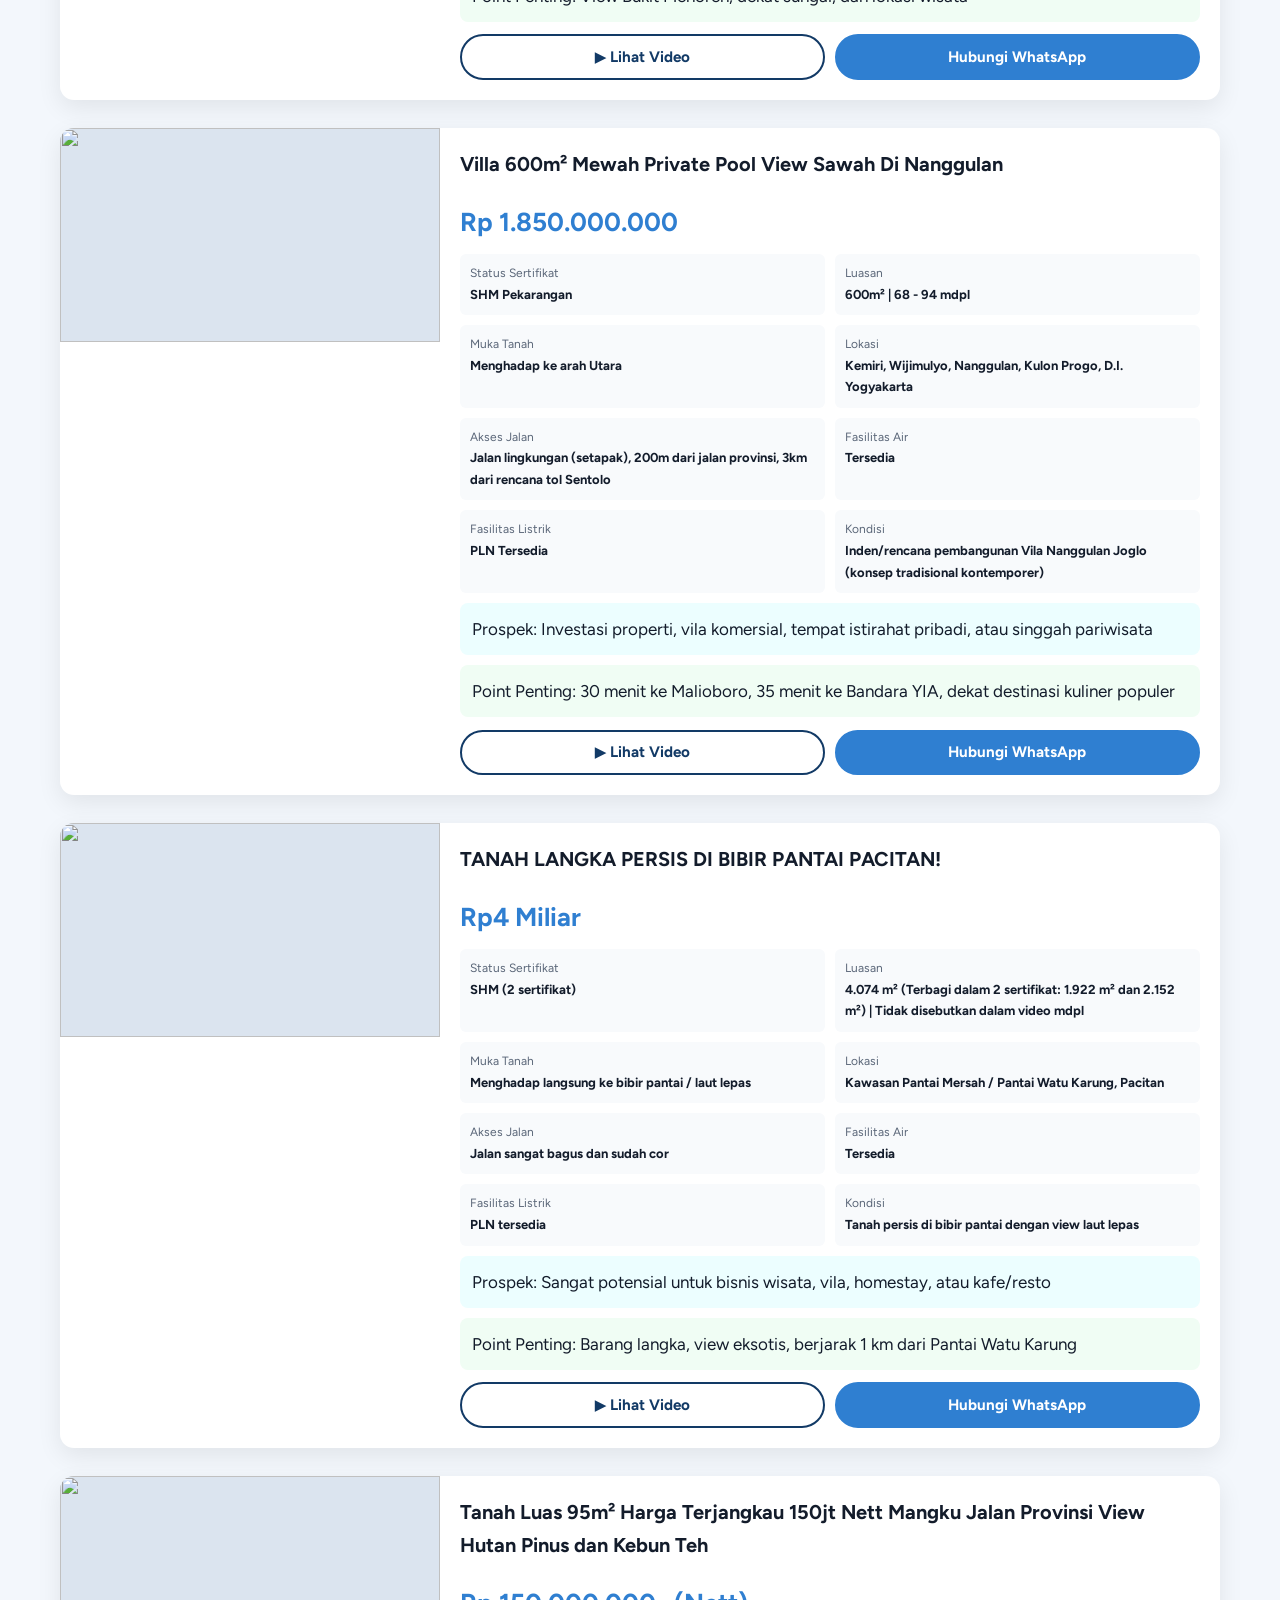
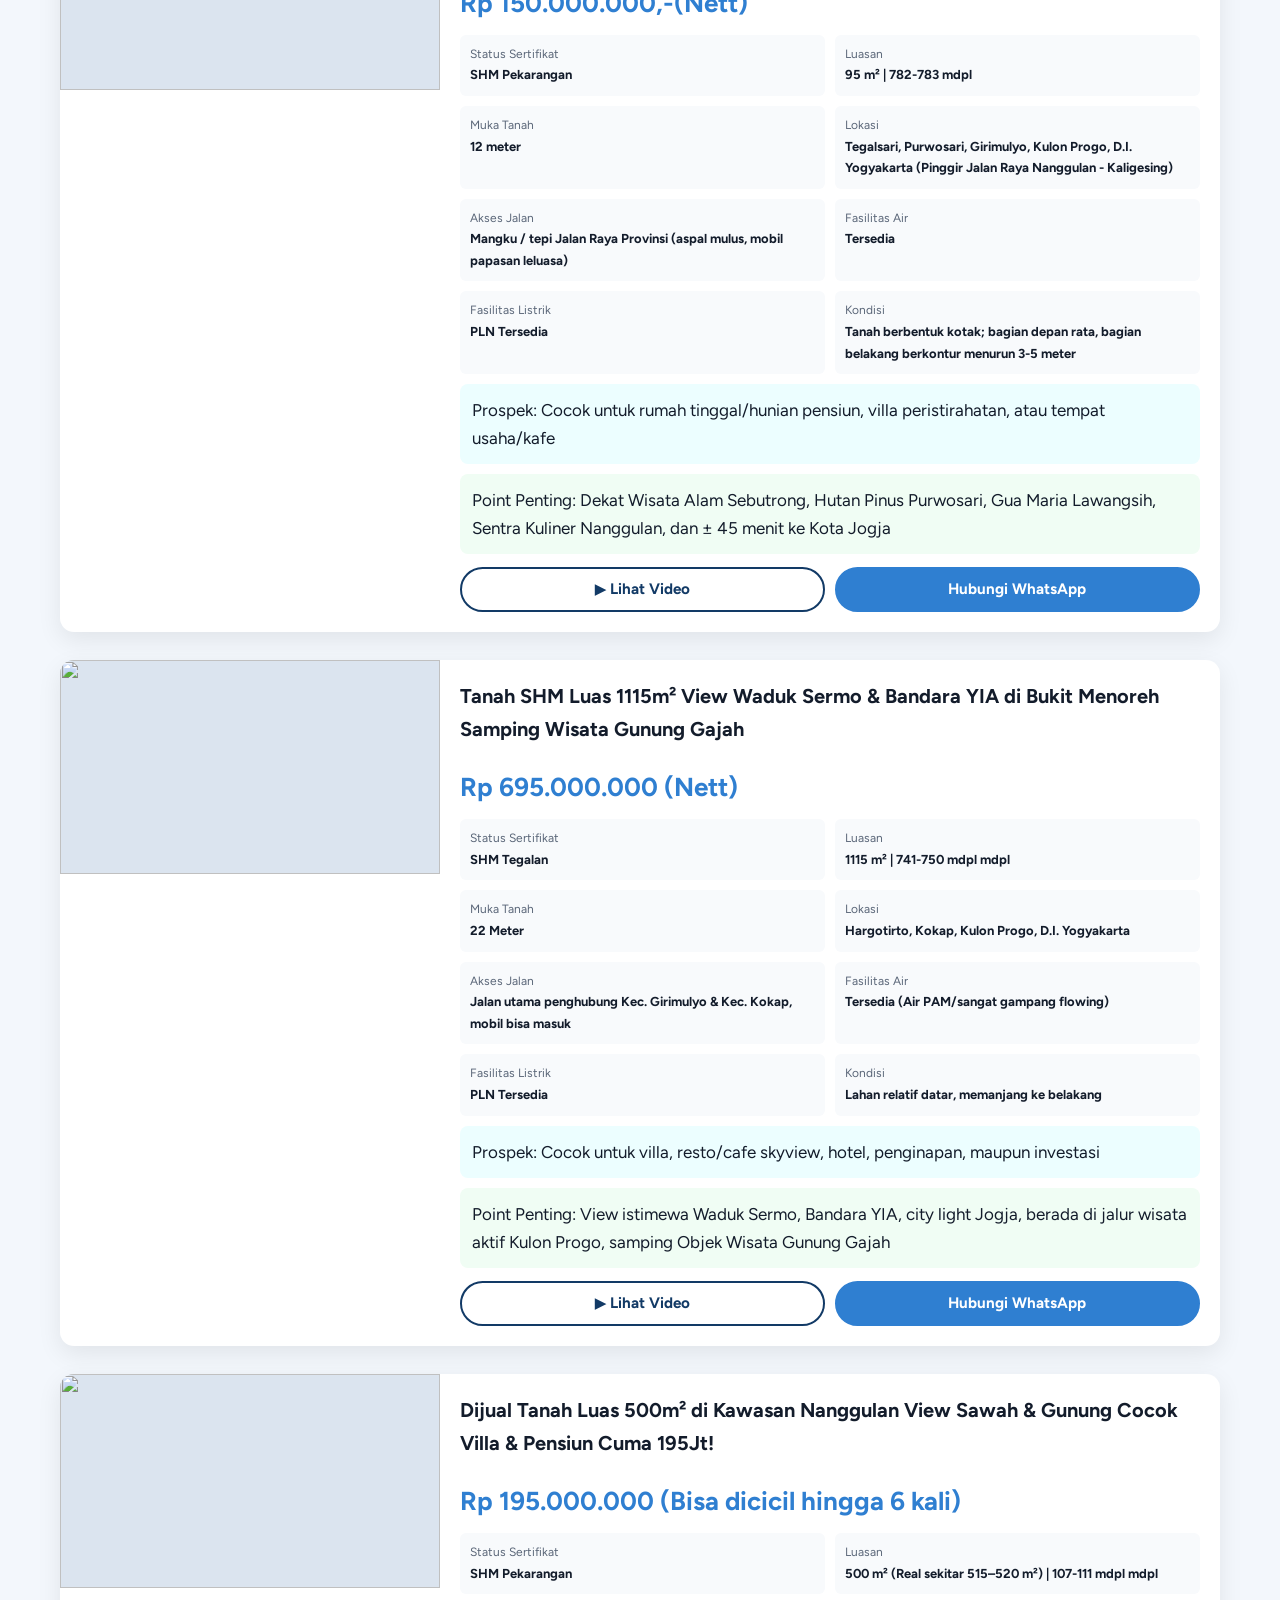
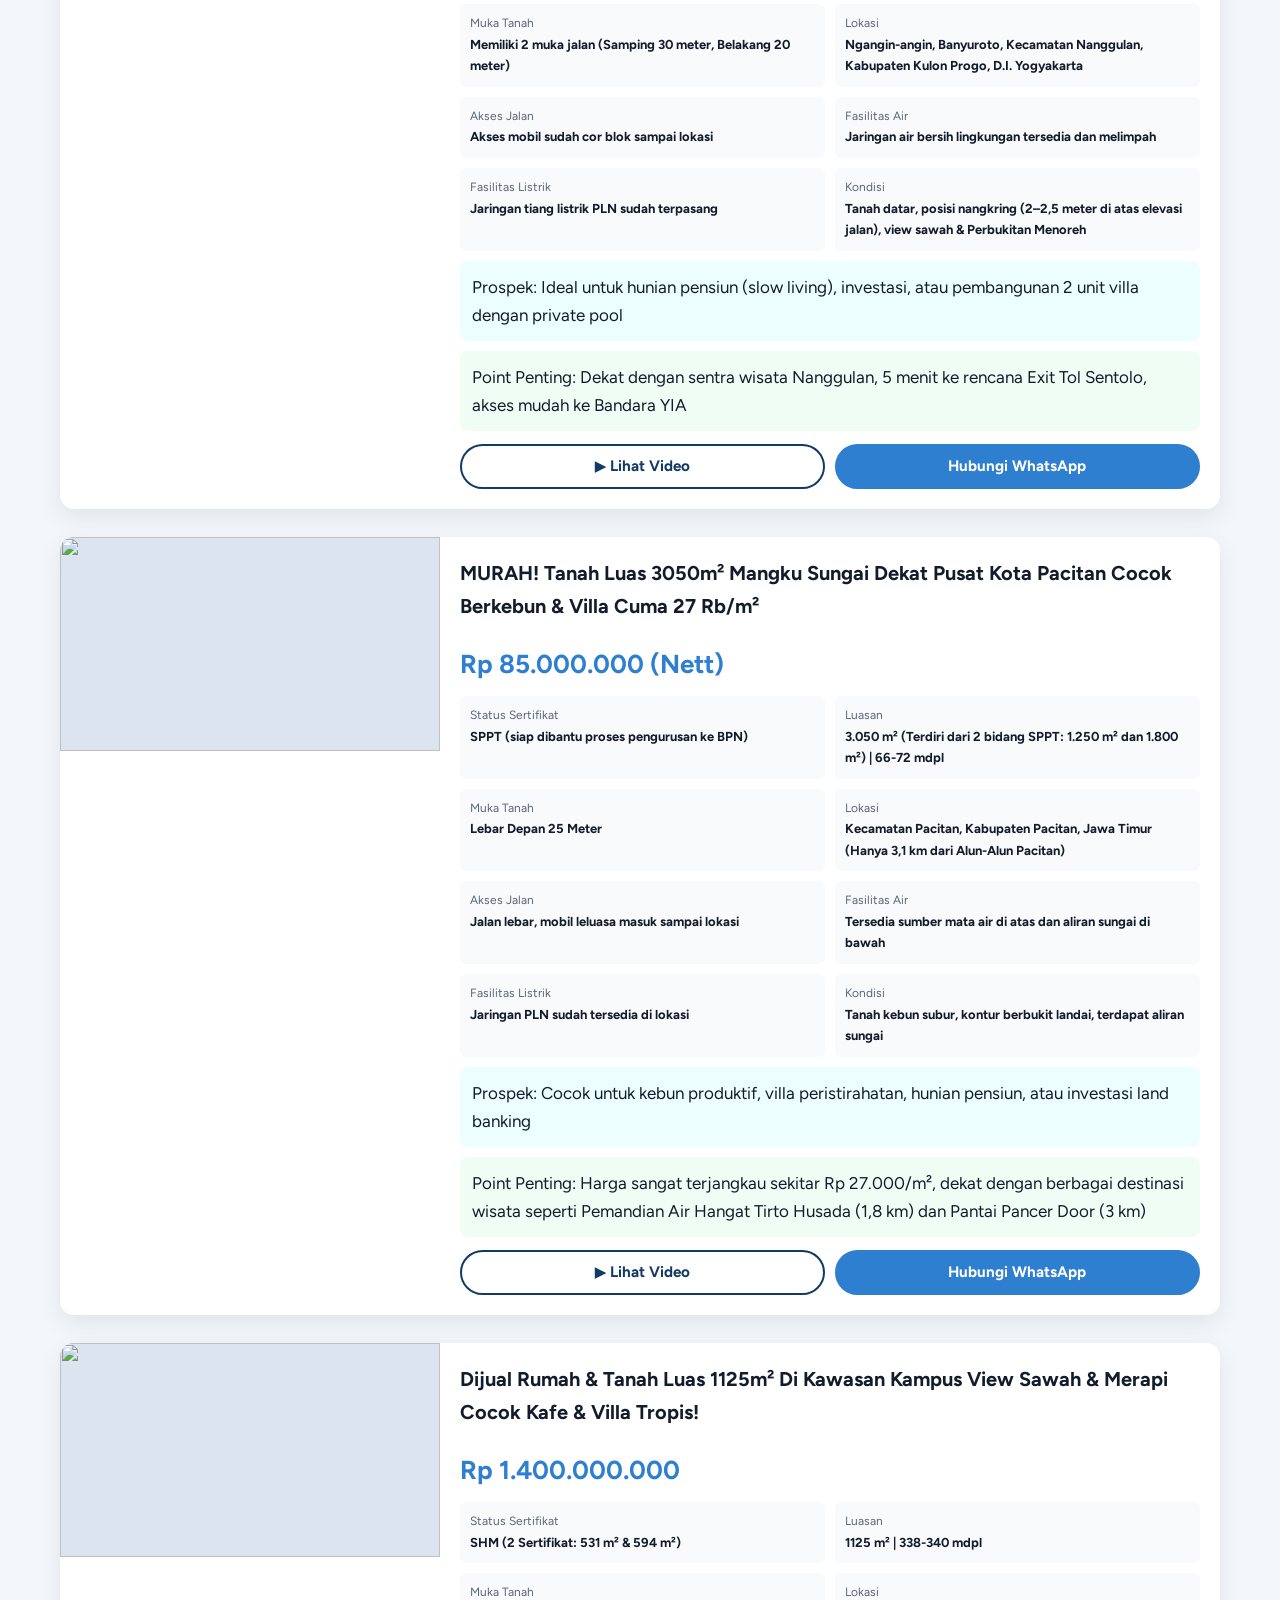
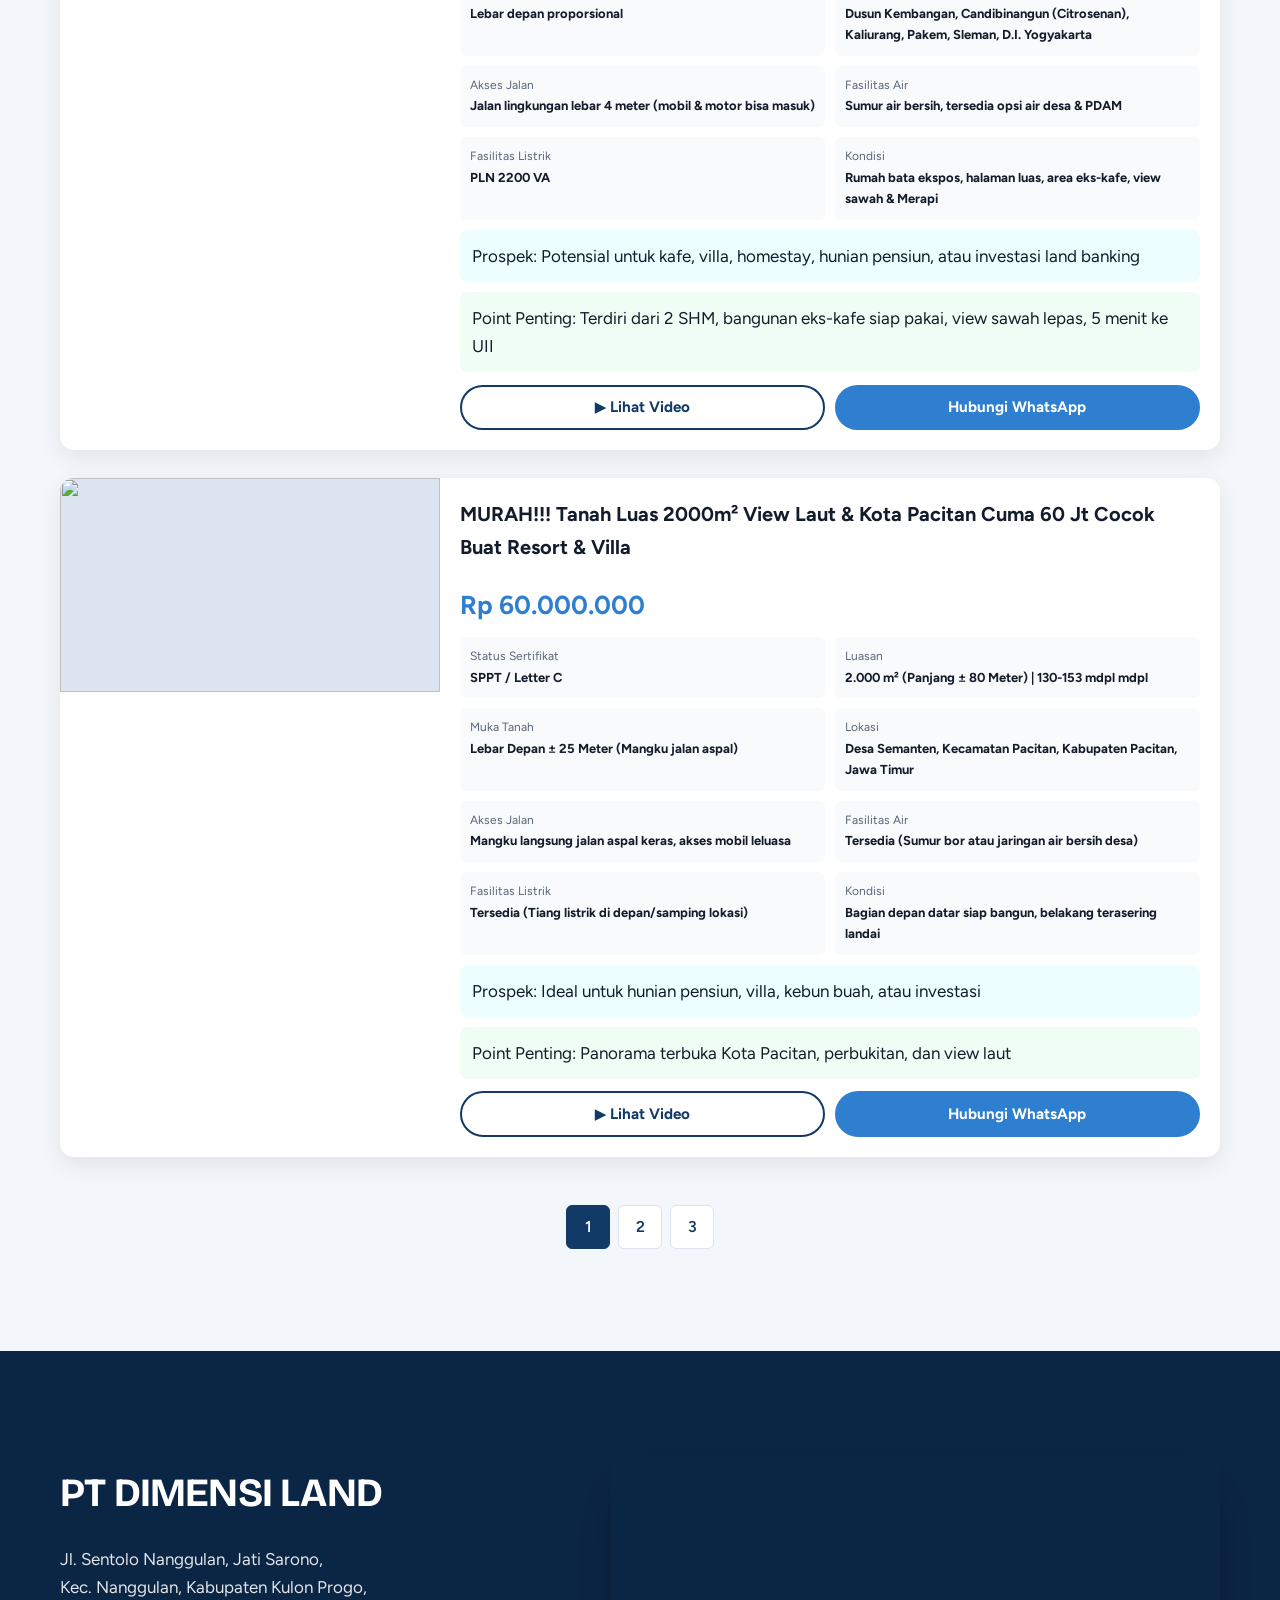
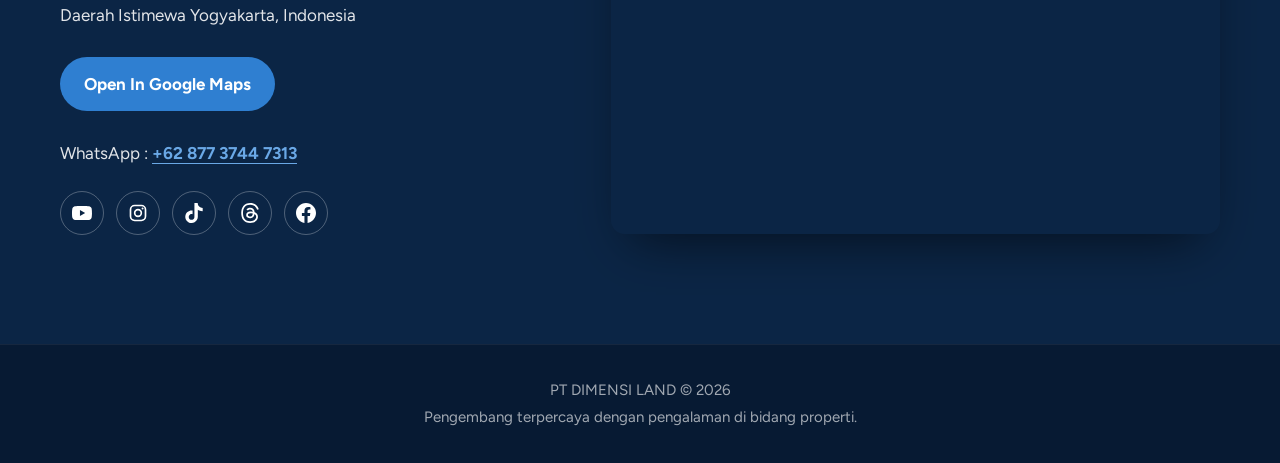
==== commit 06ba599e: "Update social media links in index.html" ====
--- a/index.html
+++ b/index.html
@@ -174,23 +174,23 @@
 
 <div class="social-links">
 
-<a href="#" target="_blank" rel="noopener noreferrer" aria-label="YouTube">
+<a href="https://www.youtube.com/@DimensiRumah" target="_blank" rel="noopener noreferrer" aria-label="YouTube">
 <svg viewBox="0 0 24 24" fill="currentColor" aria-hidden="true"><path d="M23.498 6.186a3.016 3.016 0 0 0-2.122-2.136C19.505 3.545 12 3.545 12 3.545s-7.505 0-9.377.505A3.017 3.017 0 0 0 .502 6.186C0 8.07 0 12 0 12s0 3.93.502 5.814a3.016 3.016 0 0 0 2.122 2.136c1.871.505 9.376.505 9.376.505s7.505 0 9.377-.505a3.015 3.015 0 0 0 2.122-2.136C24 15.93 24 12 24 12s0-3.93-.502-5.814zM9.545 15.568V8.432L15.818 12l-6.273 3.568z"/></svg>
 </a>
 
-<a href="#" target="_blank" rel="noopener noreferrer" aria-label="Instagram">
+<a href="instagram.com/dimensirumah" target="_blank" rel="noopener noreferrer" aria-label="Instagram">
 <svg viewBox="0 0 24 24" fill="none" stroke="currentColor" stroke-width="2" aria-hidden="true"><rect x="3" y="3" width="18" height="18" rx="5"/><circle cx="12" cy="12" r="4"/><circle cx="17.5" cy="6.5" r="1.2" fill="currentColor" stroke="none"/></svg>
 </a>
 
-<a href="#" target="_blank" rel="noopener noreferrer" aria-label="TikTok">
+<a href="tiktok.com/@dimensirumah" target="_blank" rel="noopener noreferrer" aria-label="TikTok">
 <svg viewBox="0 0 24 24" fill="currentColor" aria-hidden="true"><path d="M12.525.02c1.31-.02 2.61-.01 3.91-.02.08 1.53.63 3.09 1.75 4.17 1.12 1.11 2.7 1.62 4.24 1.79v4.03c-1.44-.05-2.89-.35-4.2-.97-.57-.26-1.1-.59-1.62-.93-.01 2.92.01 5.84-.02 8.75-.08 1.4-.54 2.79-1.35 3.94-1.31 1.92-3.58 3.17-5.91 3.21-1.43.08-2.86-.31-4.08-1.03-2.02-1.19-3.44-3.37-3.65-5.71-.02-.5-.03-1-.01-1.49.18-1.9 1.12-3.72 2.58-4.96 1.66-1.44 3.98-2.13 6.15-1.72.02 1.48-.04 2.96-.04 4.44-.99-.32-2.15-.23-3.02.37-.63.41-1.11 1.04-1.36 1.75-.21.51-.15 1.07-.14 1.61.24 1.64 1.82 3.02 3.5 2.87 1.12-.01 2.19-.66 2.77-1.61.19-.33.4-.67.41-1.06.1-1.79.06-3.57.07-5.36.01-4.03-.01-8.05.02-12.07z"/></svg>
 </a>
 
-<a href="#" target="_blank" rel="noopener noreferrer" aria-label="X">
-<svg viewBox="0 0 24 24" fill="currentColor" aria-hidden="true"><path d="M18.901 1.153h3.68l-8.04 9.19L24 22.846h-7.406l-5.8-7.584-6.638 7.584H.474l8.6-9.83L0 1.154h7.594l5.243 6.932ZM17.61 20.644h2.039L6.486 3.24H4.298Z"/></svg>
-</a>
-
-<a href="#" target="_blank" rel="noopener noreferrer" aria-label="Facebook">
+<a href="https://www.threads.com/@dimensirumah" target="_blank" rel="noopener noreferrer" aria-label="Threads">
+<svg viewBox="0 0 24 24" fill="currentColor" aria-hidden="true"><path d="M12.186 24h-.007c-3.581-.024-6.334-1.205-8.184-3.509C2.35 18.44 1.5 15.586 1.472 12.01v-.017c.03-3.579.879-6.43 2.525-8.482C5.845 1.205 8.6.024 12.18 0h.014c2.746.02 5.043.725 6.826 2.098 1.677 1.29 2.858 3.13 3.509 5.467l-2.04.569c-1.104-3.96-3.898-5.984-8.304-6.015-2.91.022-5.11.936-6.54 2.717C4.307 6.504 3.616 8.914 3.589 12c.027 3.086.718 5.496 2.057 7.164 1.43 1.783 3.631 2.698 6.54 2.717 2.623-.02 4.358-.631 5.8-2.045 1.647-1.613 1.618-3.593 1.09-4.798-.31-.71-.873-1.3-1.634-1.75-.192 1.352-.622 2.446-1.284 3.272-.886 1.102-2.14 1.704-3.73 1.79-1.202.065-2.361-.218-3.259-.801-1.063-.689-1.685-1.74-1.752-2.964-.065-1.19.408-2.285 1.33-3.082.88-.76 2.119-1.207 3.583-1.291a13.853 13.853 0 0 1 3.02.142c-.126-.742-.375-1.332-.75-1.757-.513-.586-1.308-.883-2.359-.89h-.029c-.844 0-1.992.232-2.721 1.32L7.734 7.847c.98-1.454 2.568-2.256 4.478-2.256h.044c3.194.02 5.097 1.975 5.287 5.388.108.046.216.094.321.142 1.49.7 2.58 1.761 3.154 3.07.797 1.82.871 4.79-1.548 7.158-1.85 1.81-4.094 2.628-7.277 2.65Zm1.003-11.69c-.242 0-.487.007-.739.021-1.836.103-2.98.946-2.916 2.143.067 1.256 1.452 1.839 2.784 1.767 1.224-.065 2.818-.543 3.086-3.71a10.5 10.5 0 0 0-2.215-.221z"/></svg>
+</a>
+
+<a href="facebook.com/dimensirumah" target="_blank" rel="noopener noreferrer" aria-label="Facebook">
 <svg viewBox="0 0 24 24" fill="currentColor" aria-hidden="true"><path d="M24 12.073c0-6.627-5.373-12-12-12s-12 5.373-12 12c0 5.99 4.388 10.954 10.125 11.854v-8.385H7.078v-3.47h3.047V9.43c0-3.007 1.792-4.669 4.533-4.669 1.312 0 2.686.235 2.686.235v2.953H15.83c-1.491 0-1.956.925-1.956 1.874v2.25h3.328l-.532 3.47h-2.796v8.385C19.612 23.027 24 18.062 24 12.073z"/></svg>
 </a>
 
--- a/style.css
+++ b/style.css
@@ -507,6 +507,36 @@
   filter: saturate(.85);
 }
 
+.social-links {
+  display: flex;
+  flex-wrap: wrap;
+  gap: .75rem;
+  margin-top: 1.5rem;
+}
+
+.social-links a {
+  width: 44px;
+  height: 44px;
+  display: inline-flex;
+  align-items: center;
+  justify-content: center;
+  color: var(--white);
+  border: 1px solid rgba(255, 255, 255, .28);
+  border-radius: 50%;
+  transition: background .2s, border-color .2s, transform .2s;
+}
+
+.social-links a:hover {
+  background: var(--blue);
+  border-color: var(--blue);
+  transform: translateY(-2px);
+}
+
+.social-links svg {
+  width: 20px;
+  height: 20px;
+}
+
 /* ---------- FOOTER ---------- */
 .footer {
   background: #071a33;
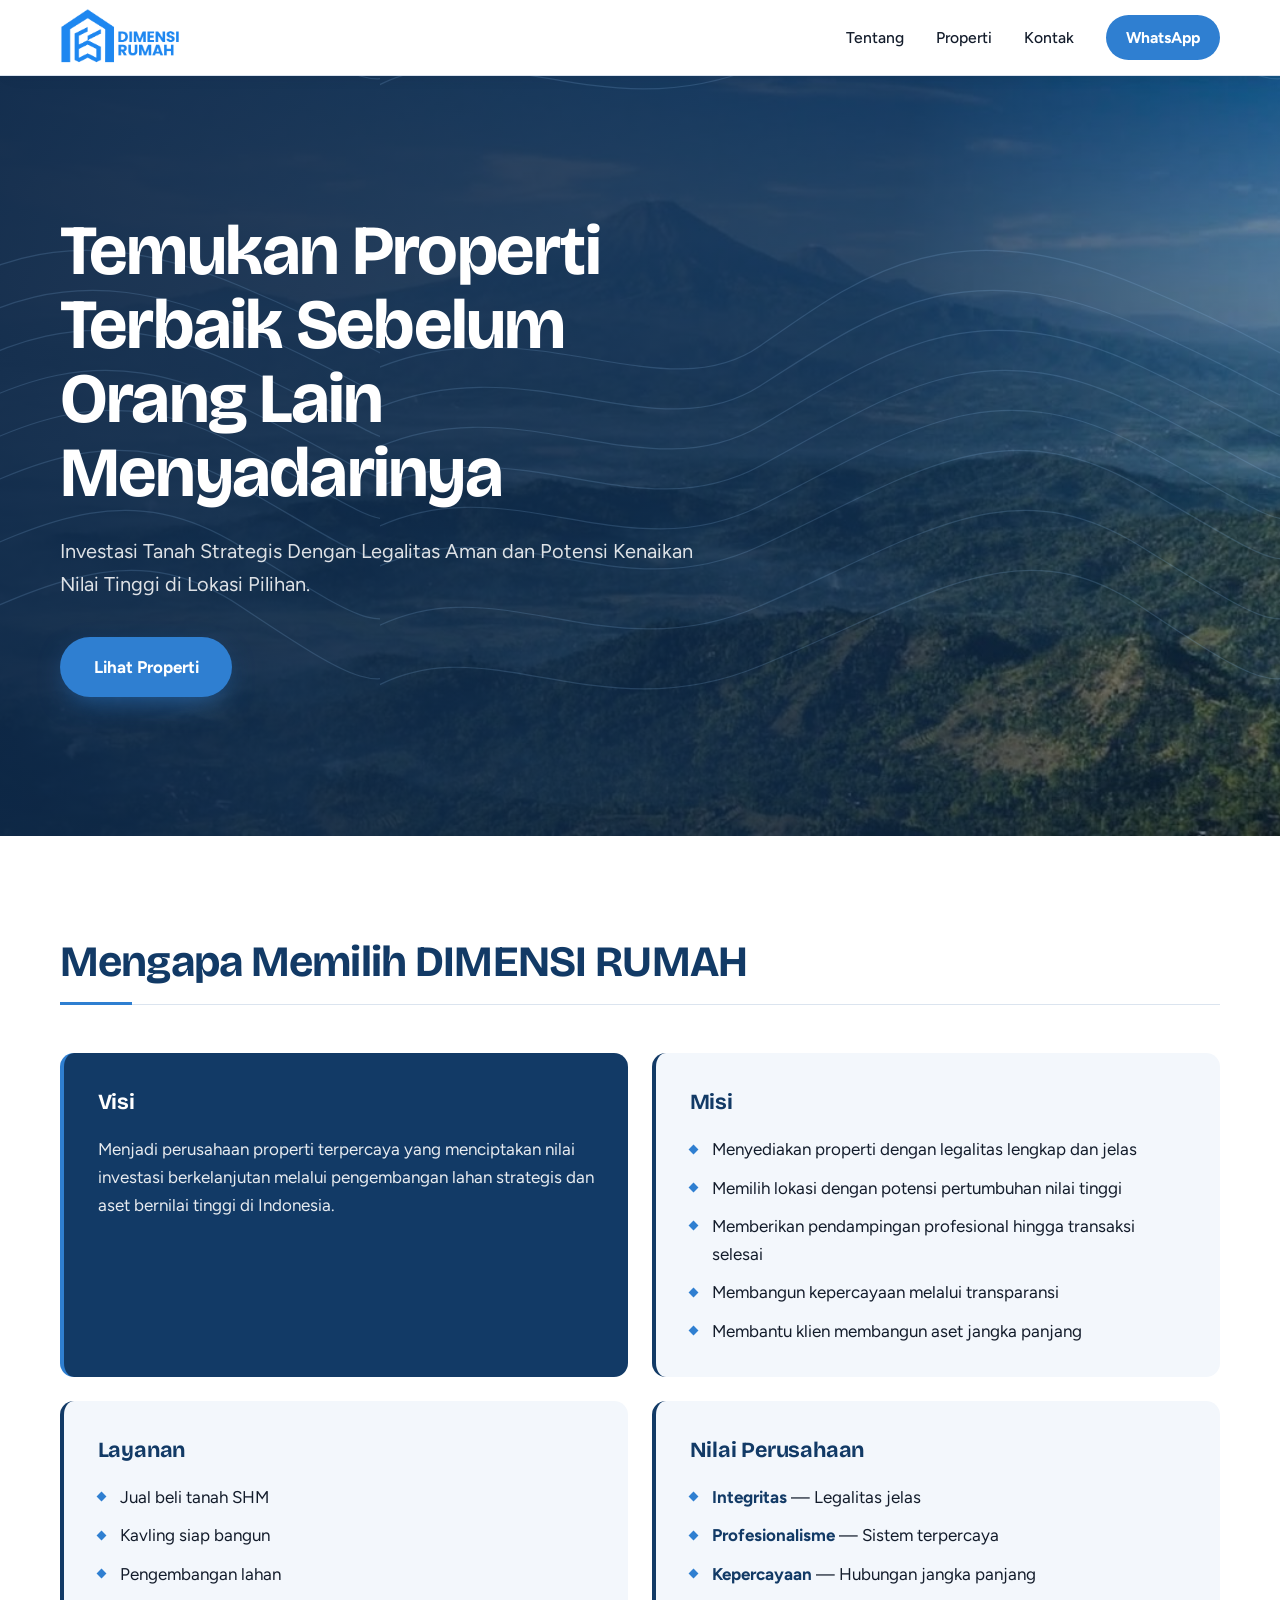
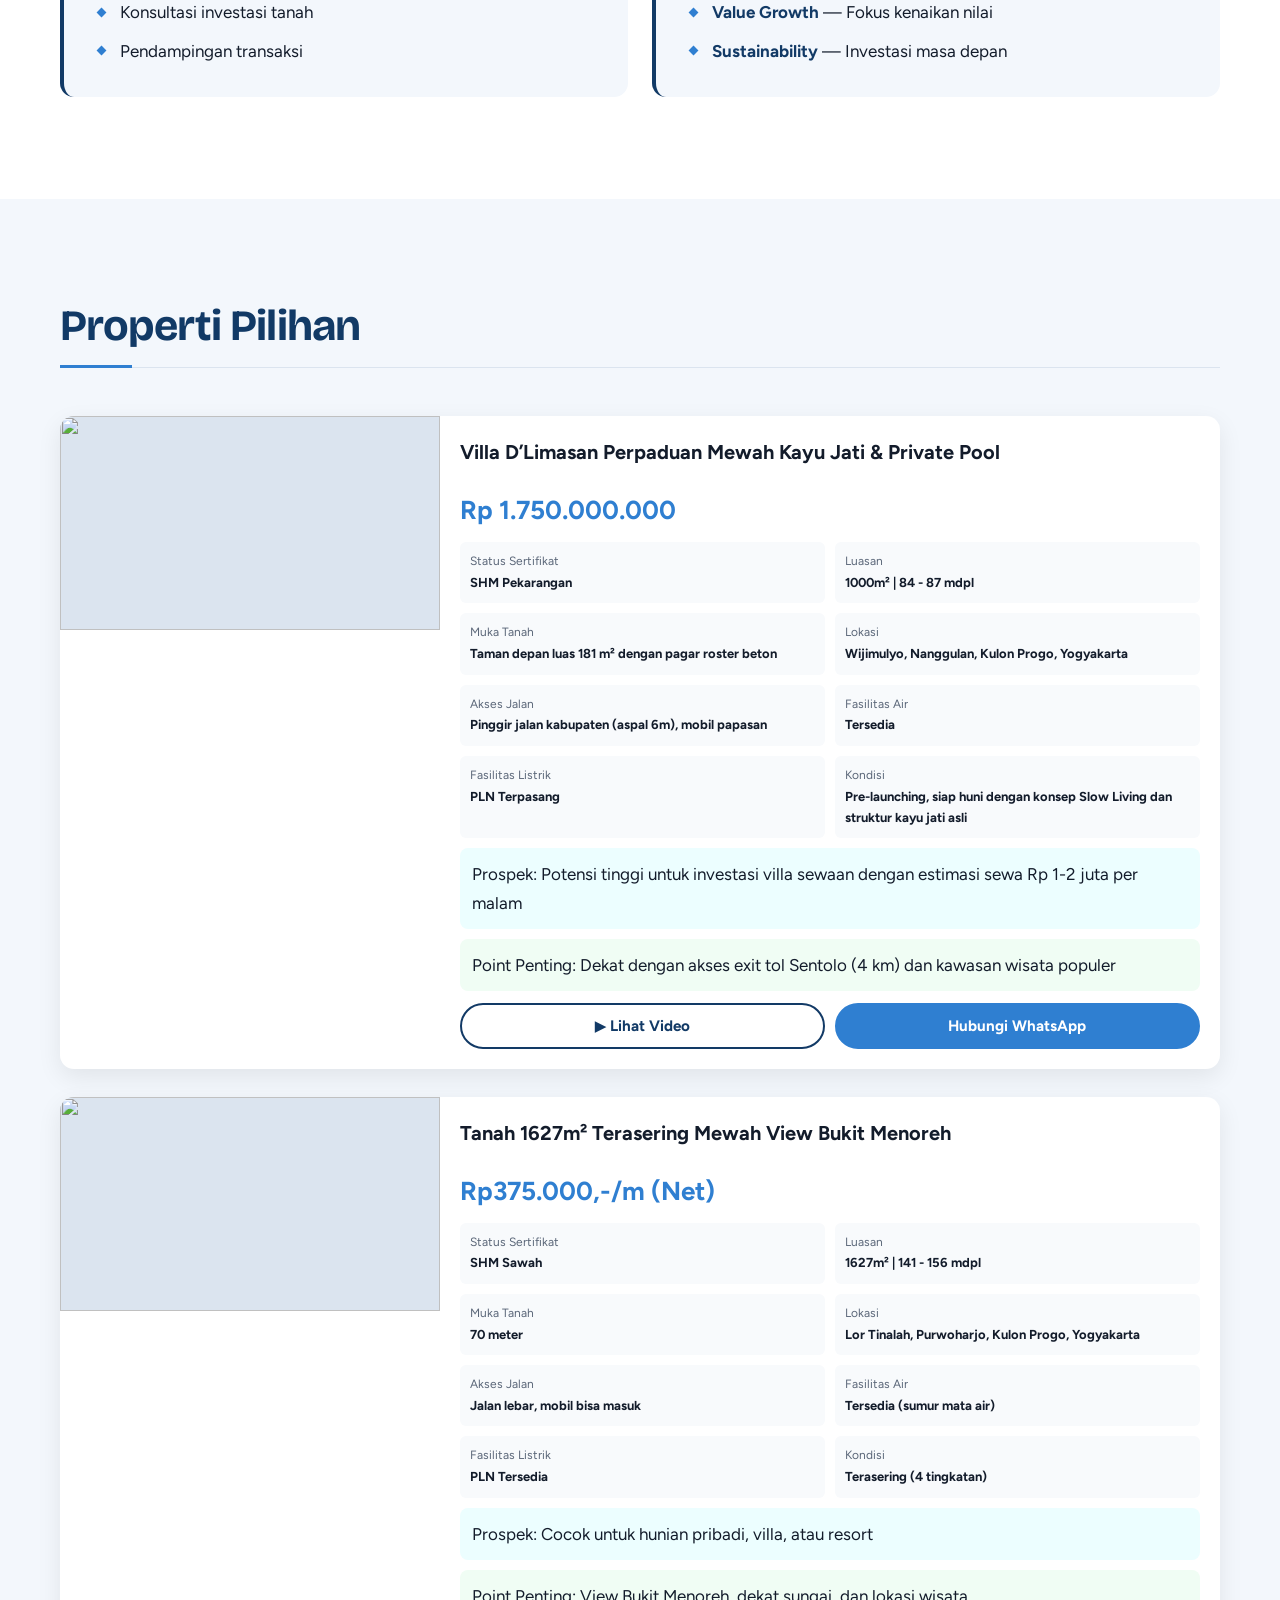
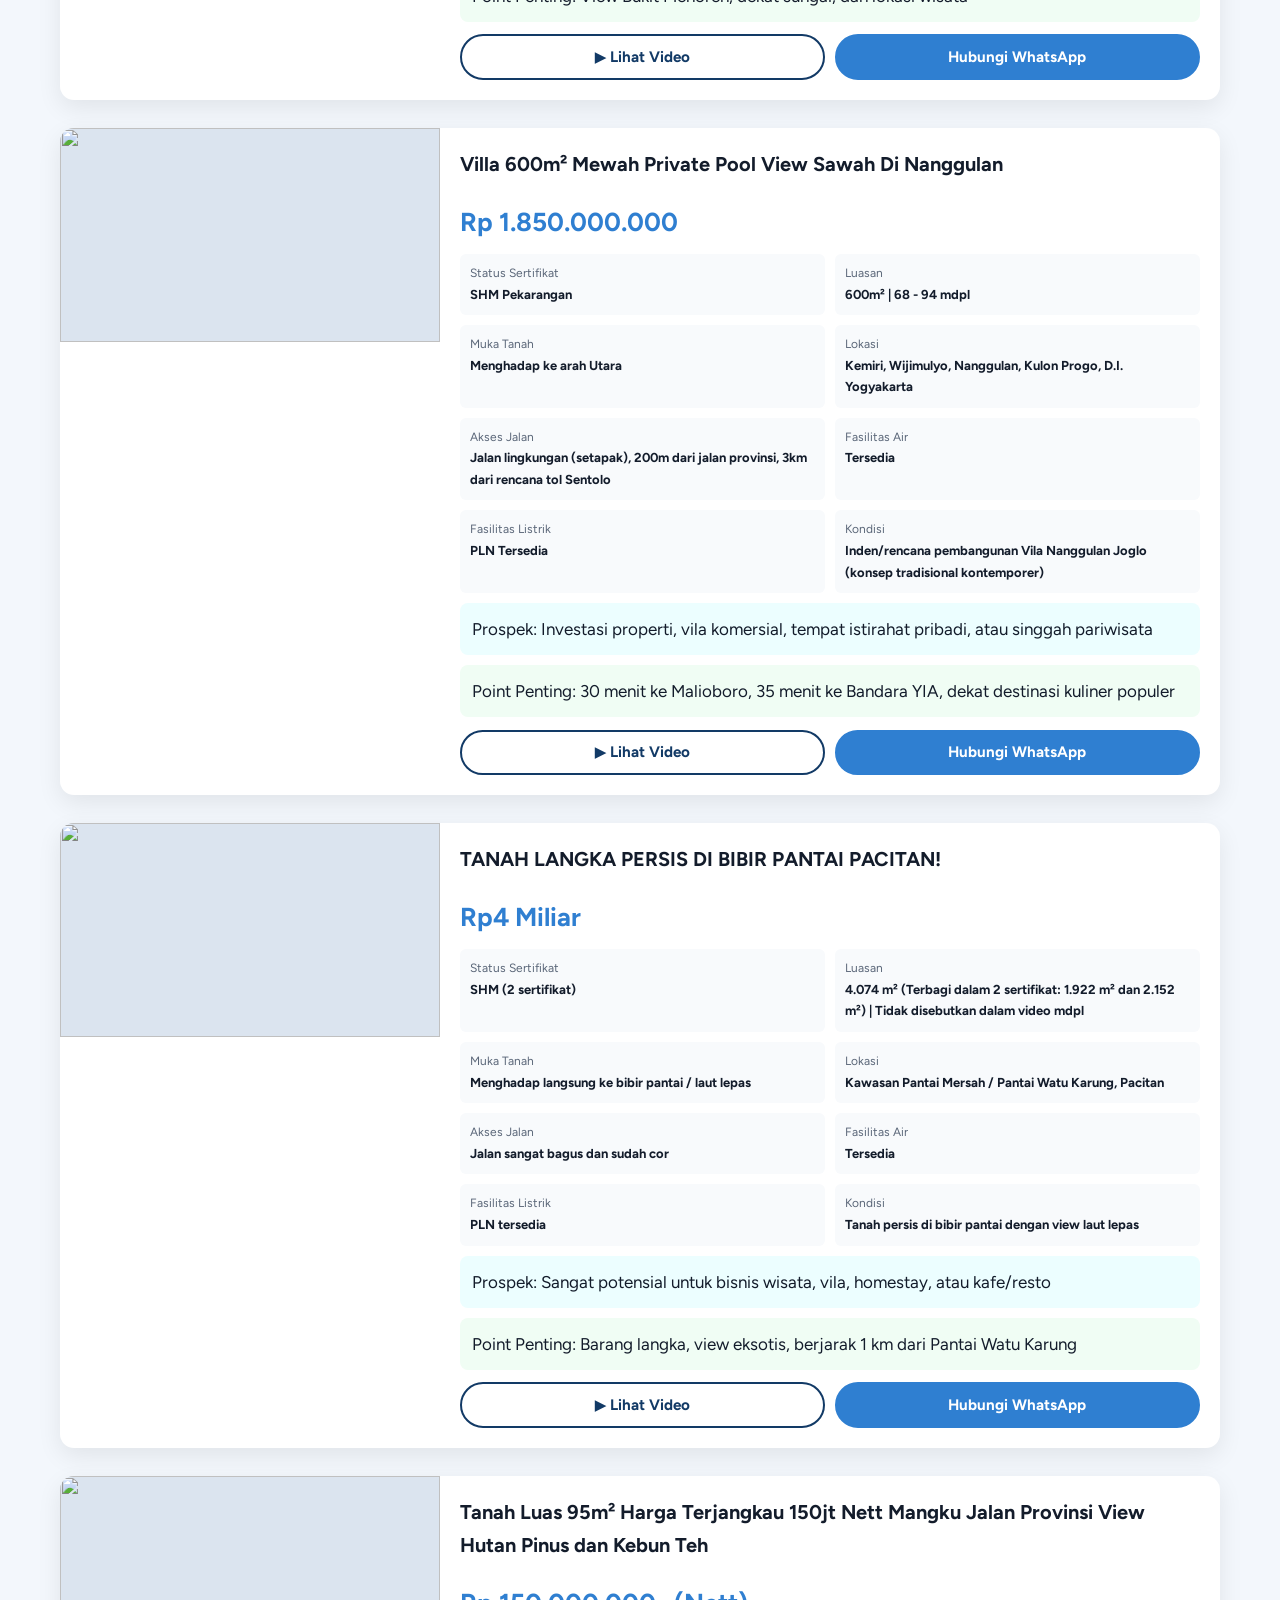
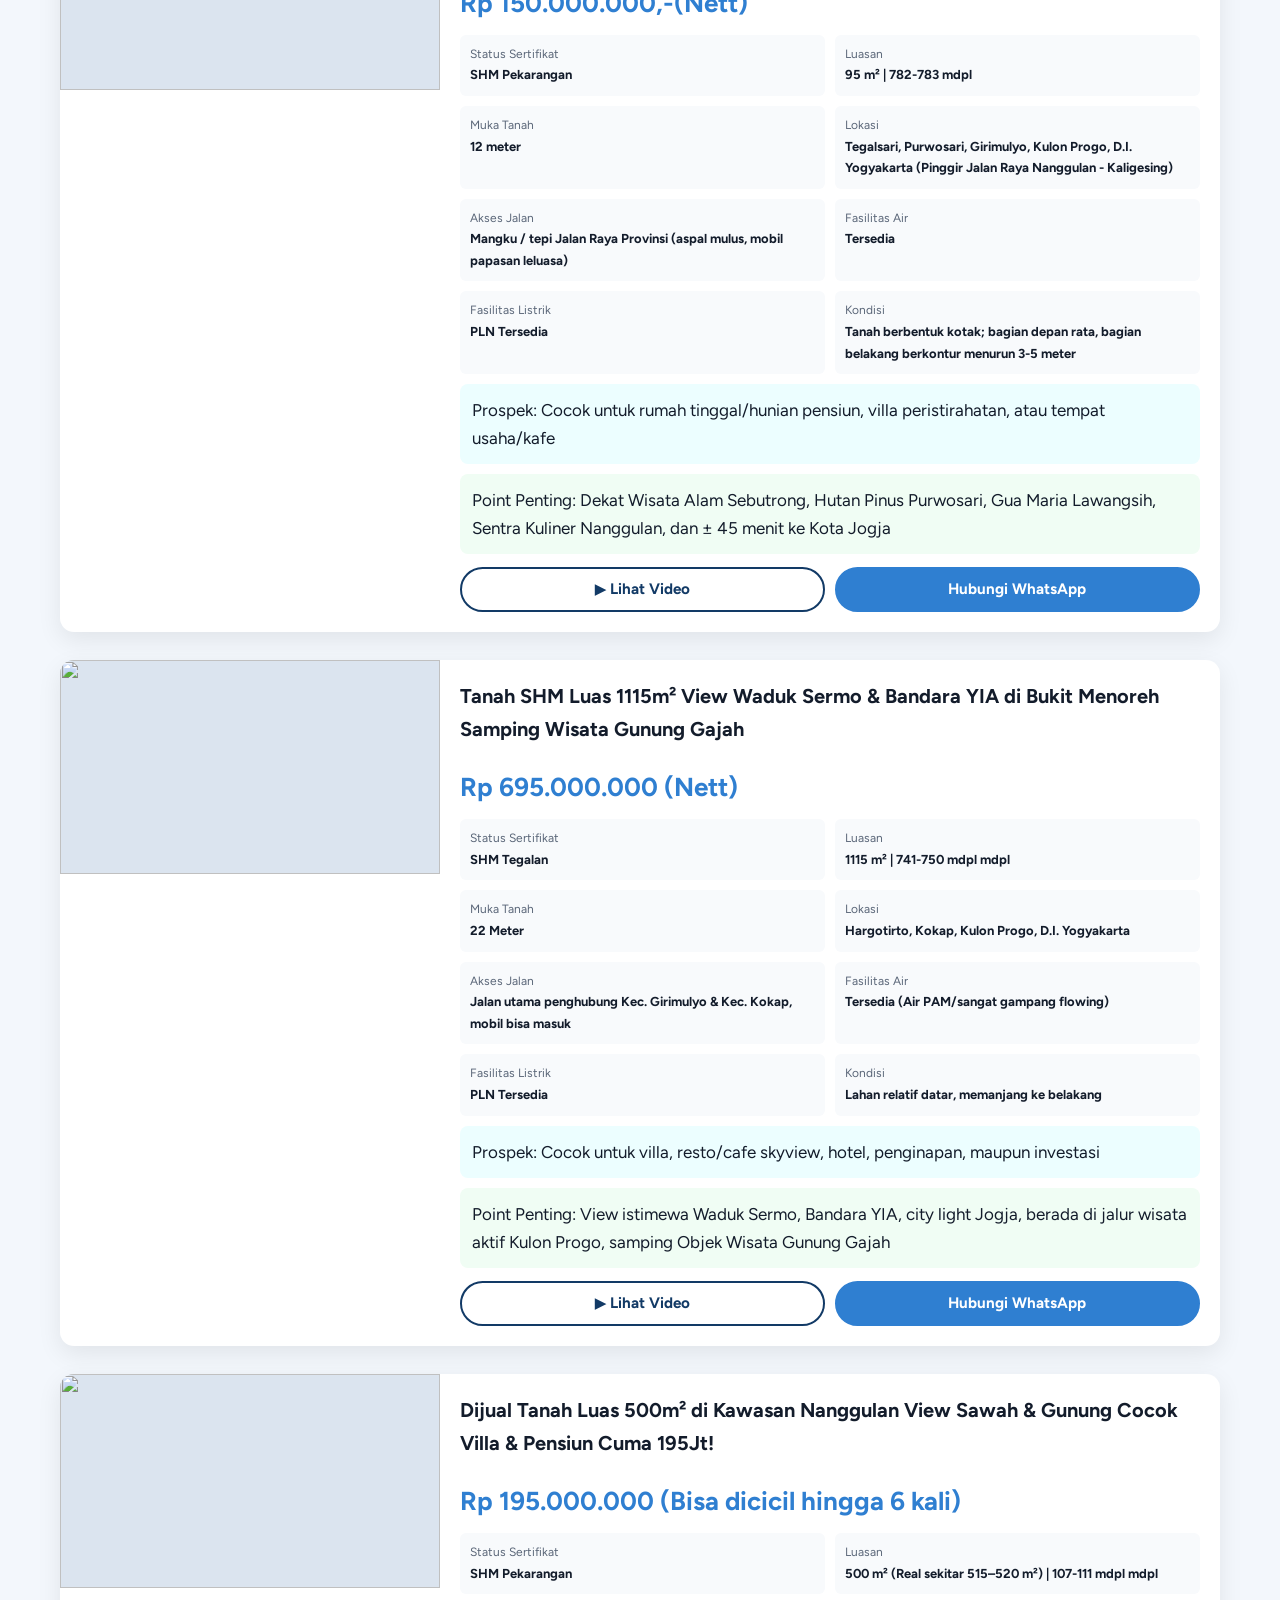
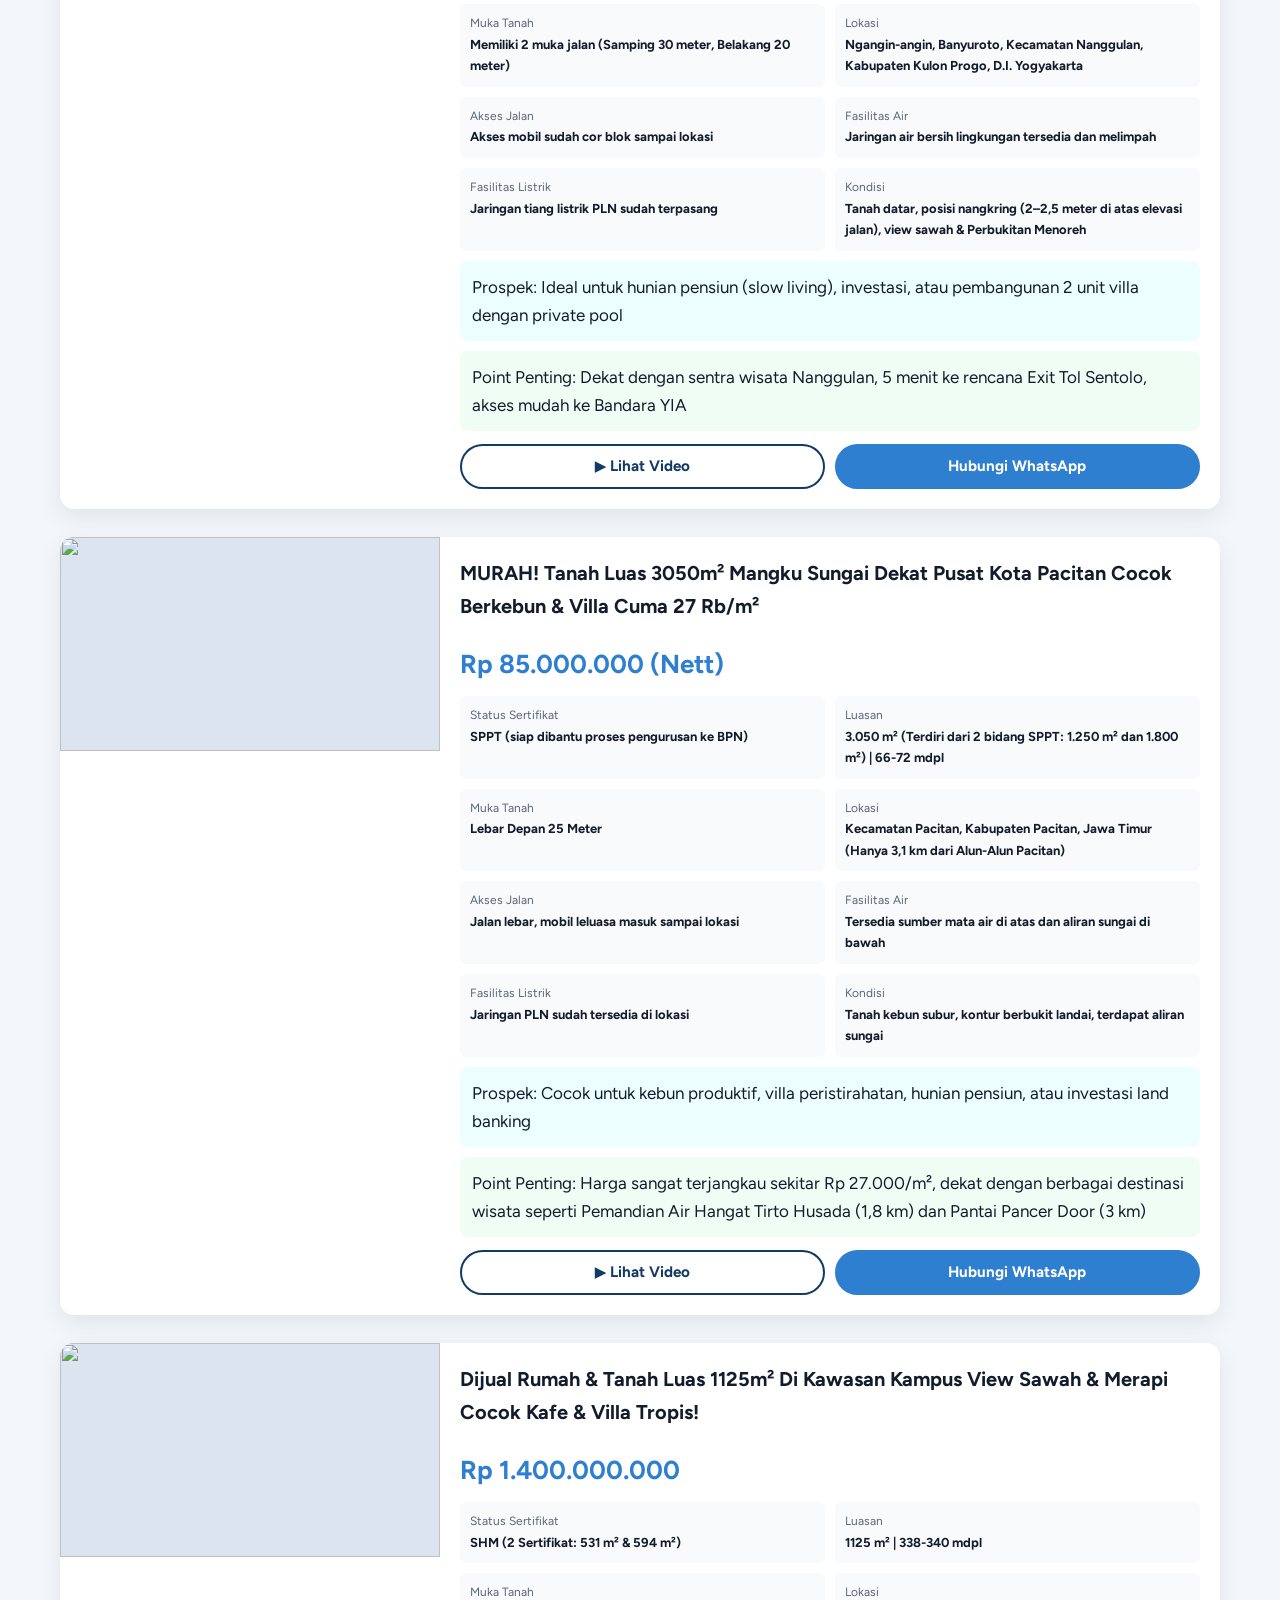
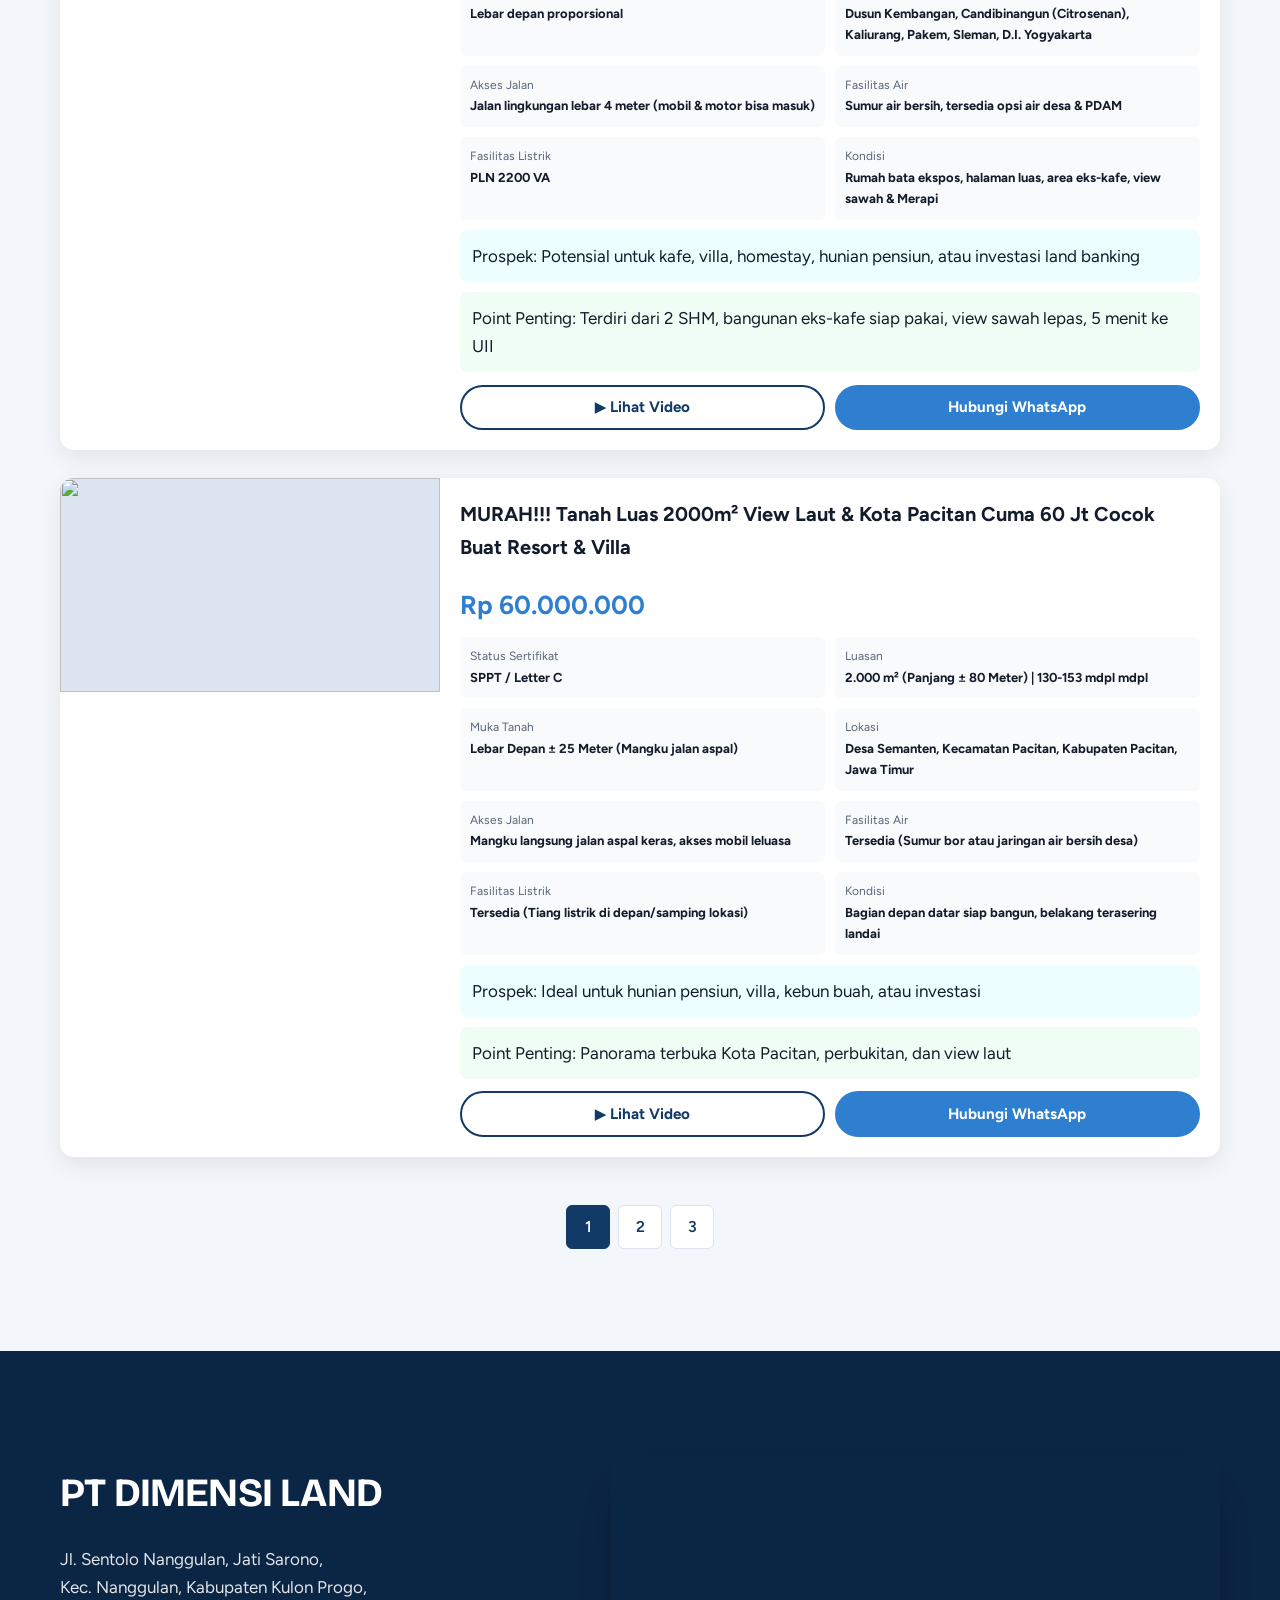
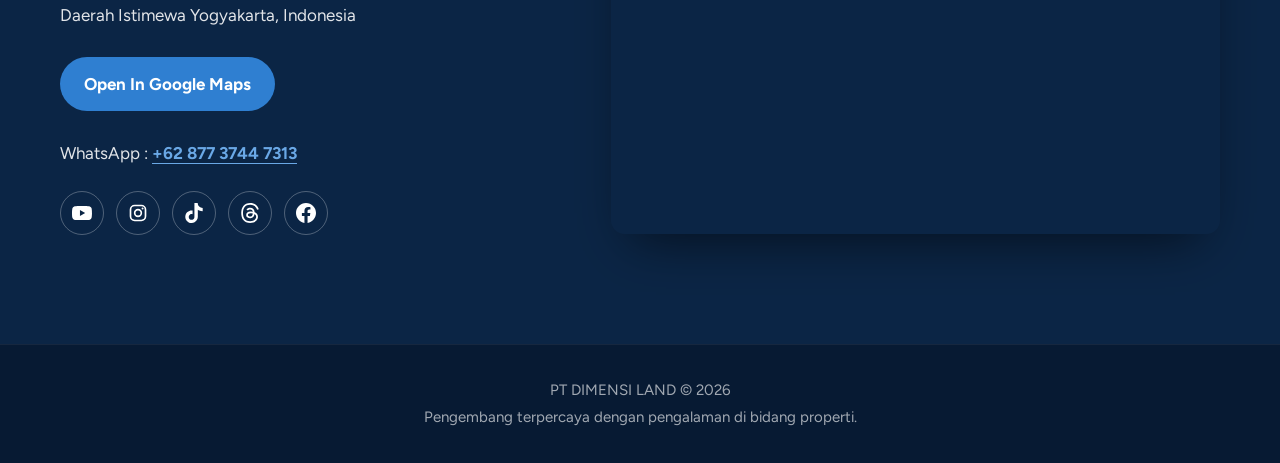
==== commit 500abd8b: "Update index.html" ====
--- a/index.html
+++ b/index.html
@@ -56,7 +56,7 @@
 <h1>Temukan Properti Terbaik Sebelum Orang Lain Menyadarinya</h1>
 
 <p>
-Investasi tanah strategis dengan legalitas aman dan potensi kenaikan nilai tinggi di lokasi pilihan.
+Investasi Tanah Strategis Dengan Legalitas Aman dan Potensi Kenaikan Nilai Tinggi di Lokasi Pilihan.
 </p>
 
 <a href="#property" class="hero-button">
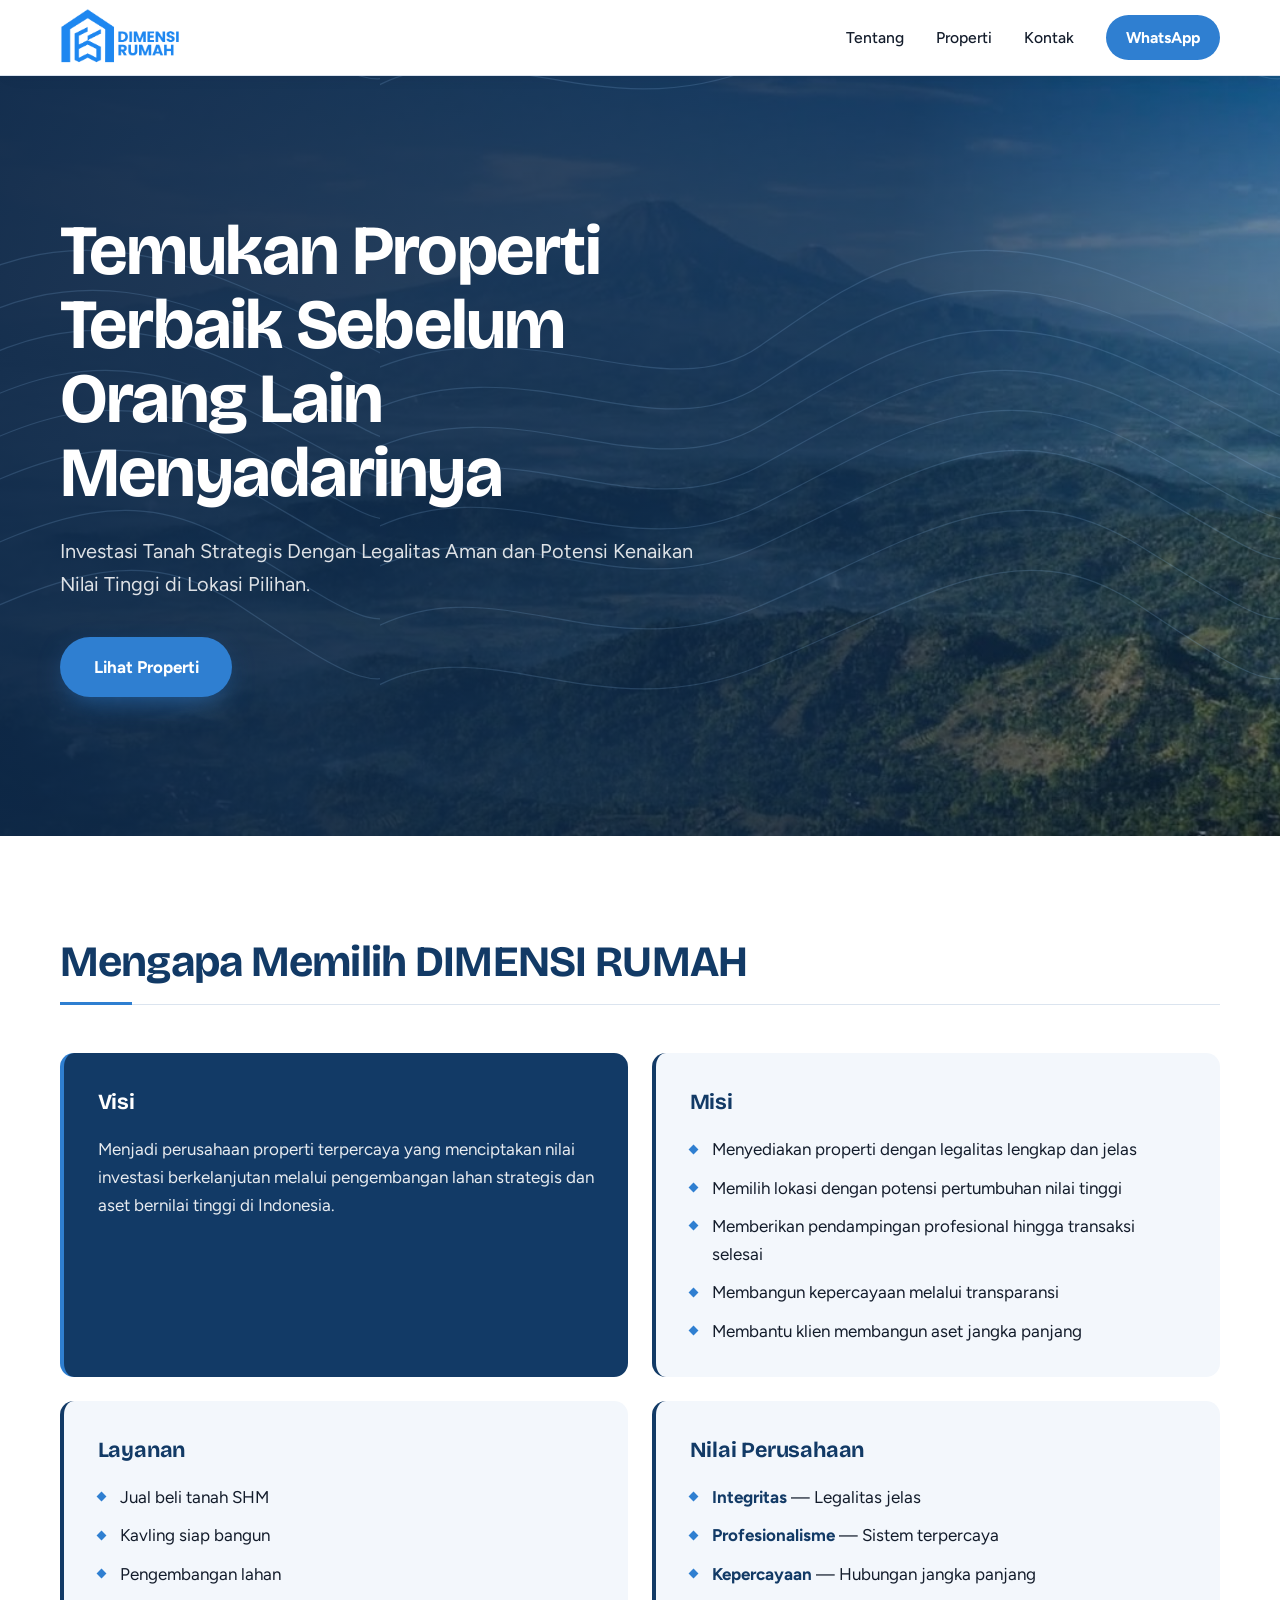
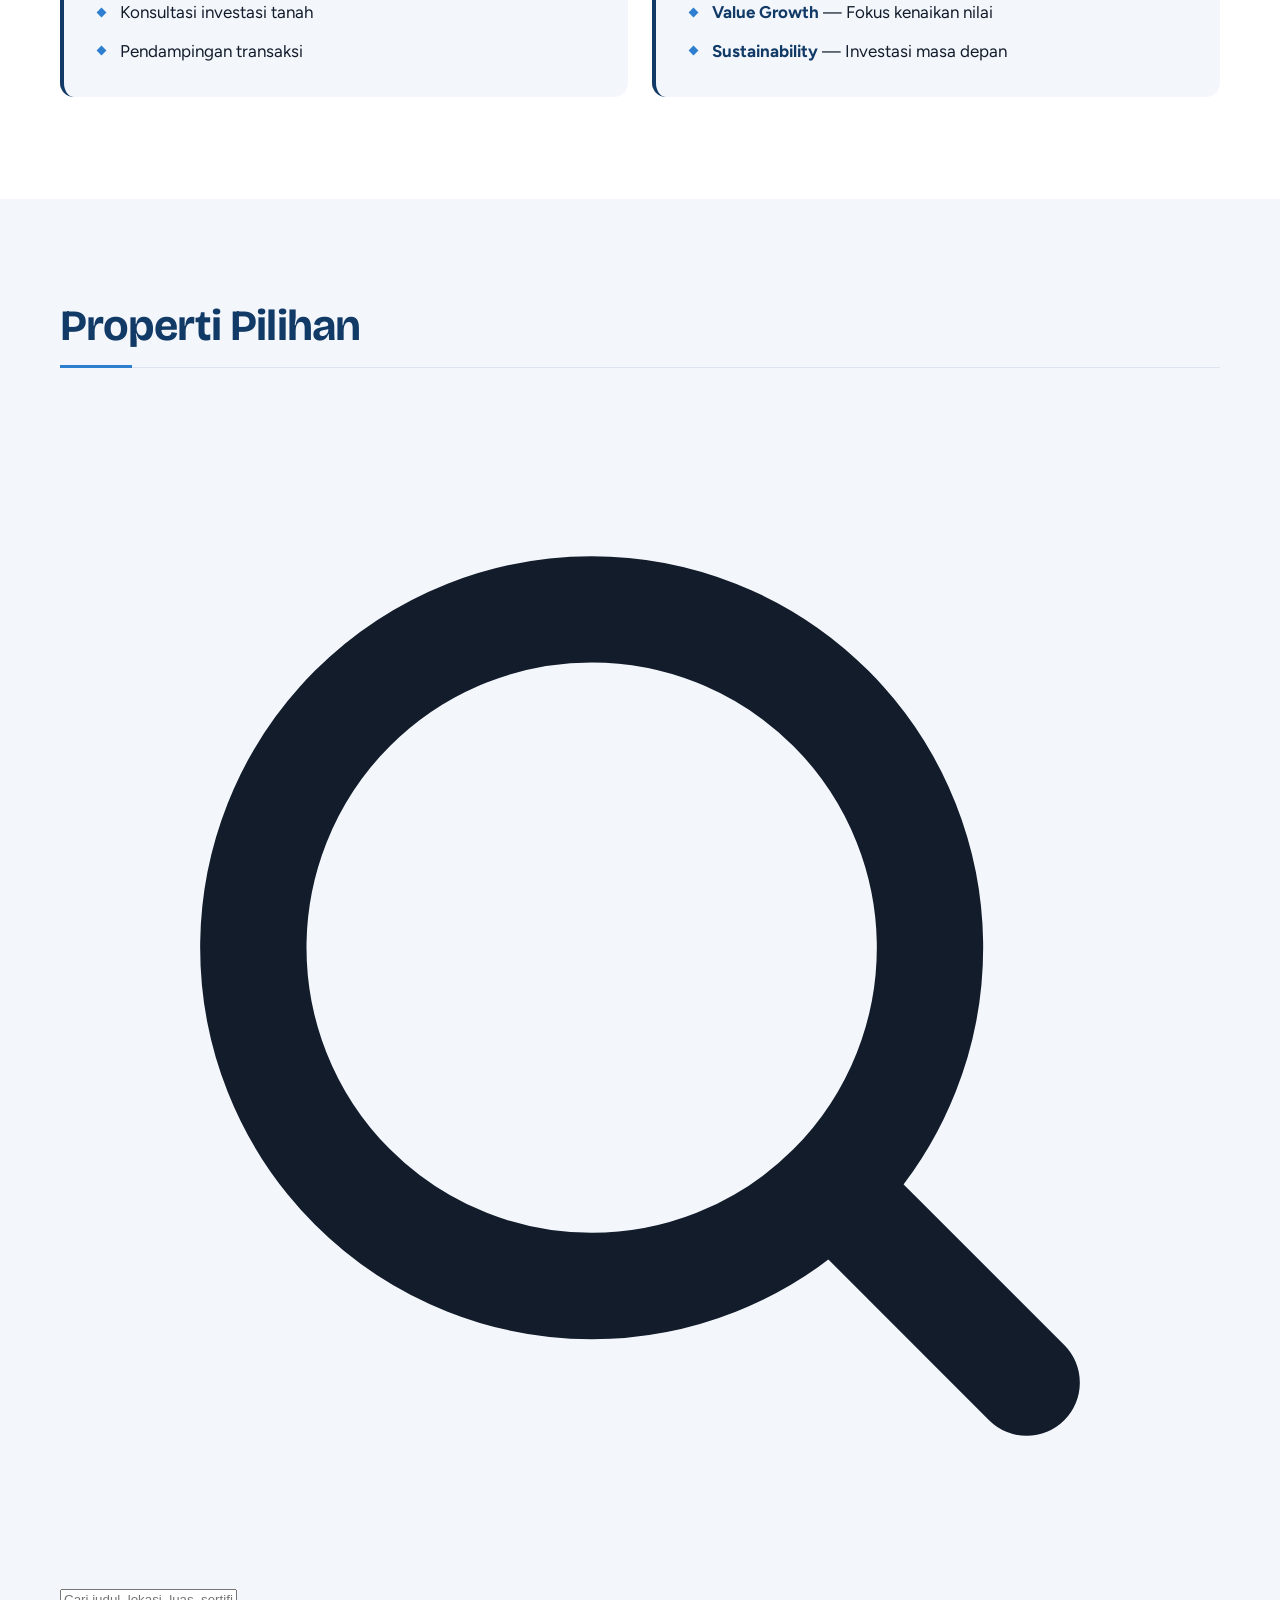
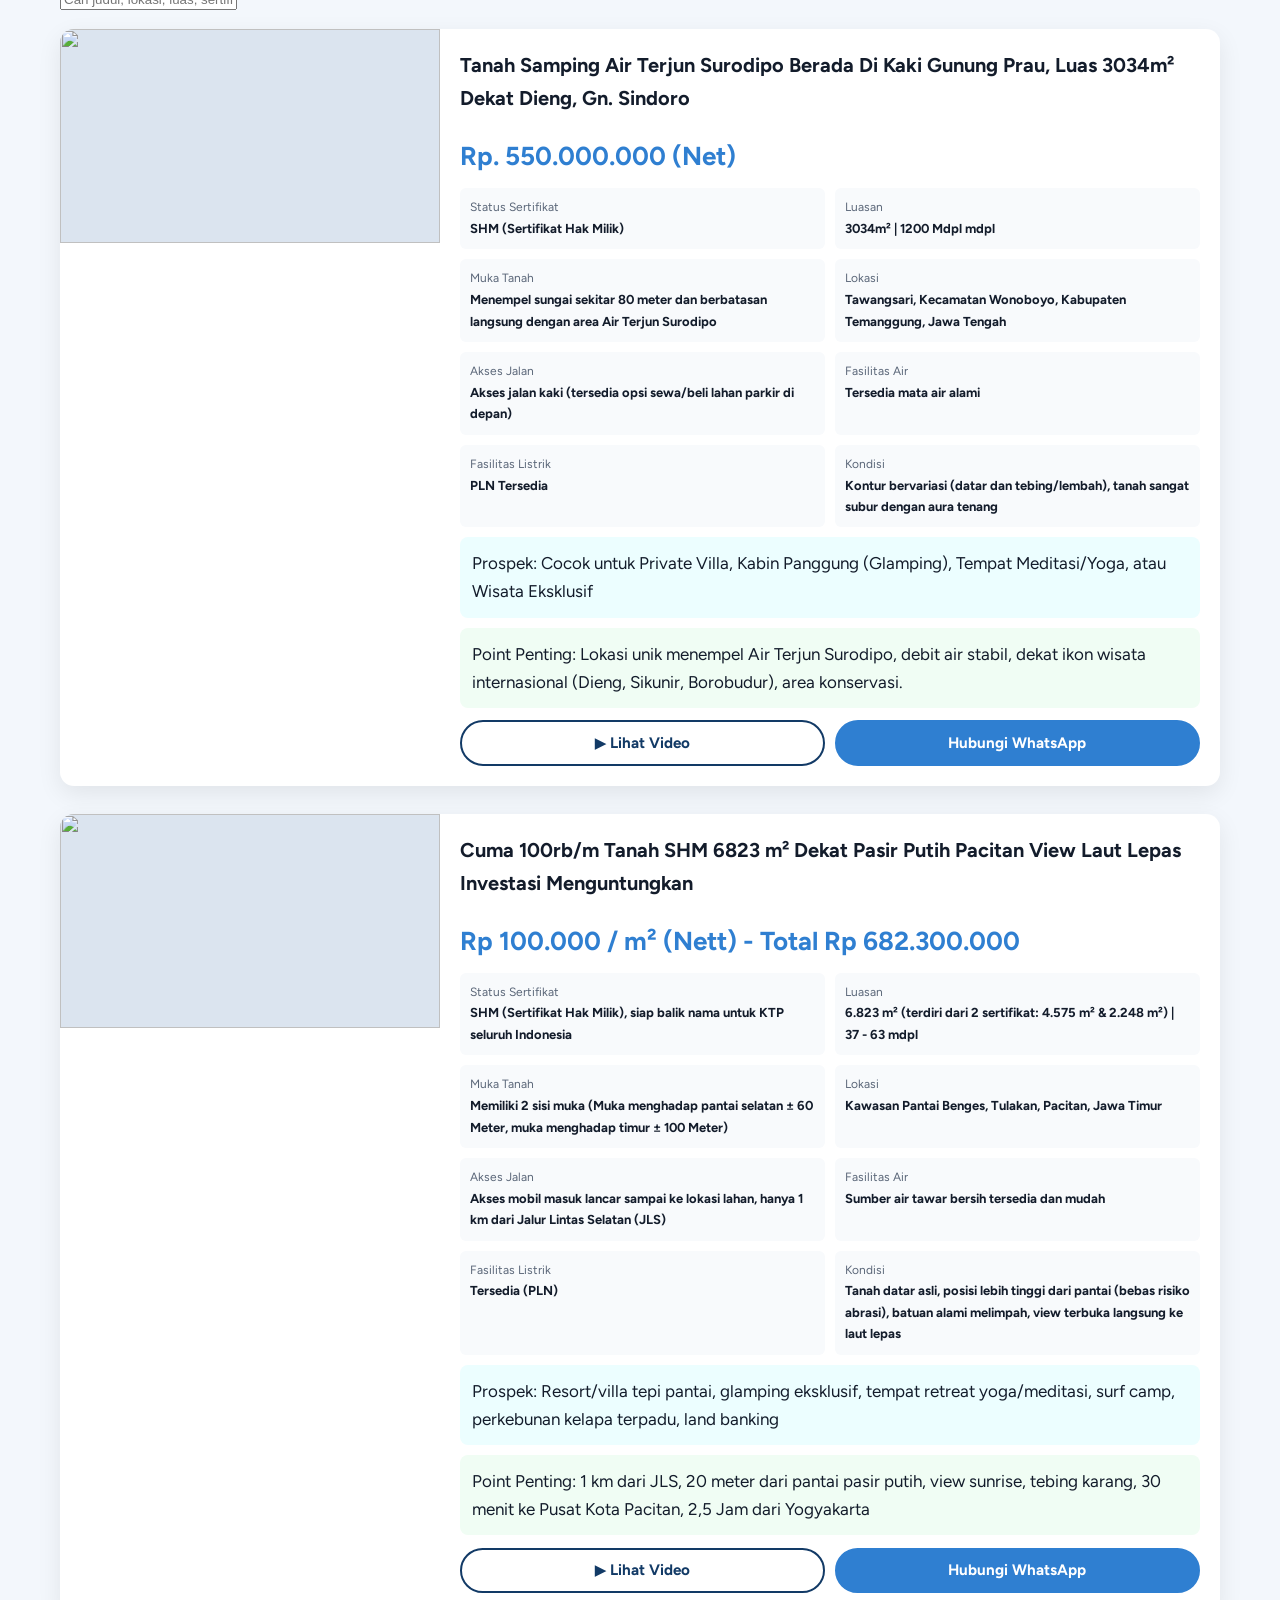
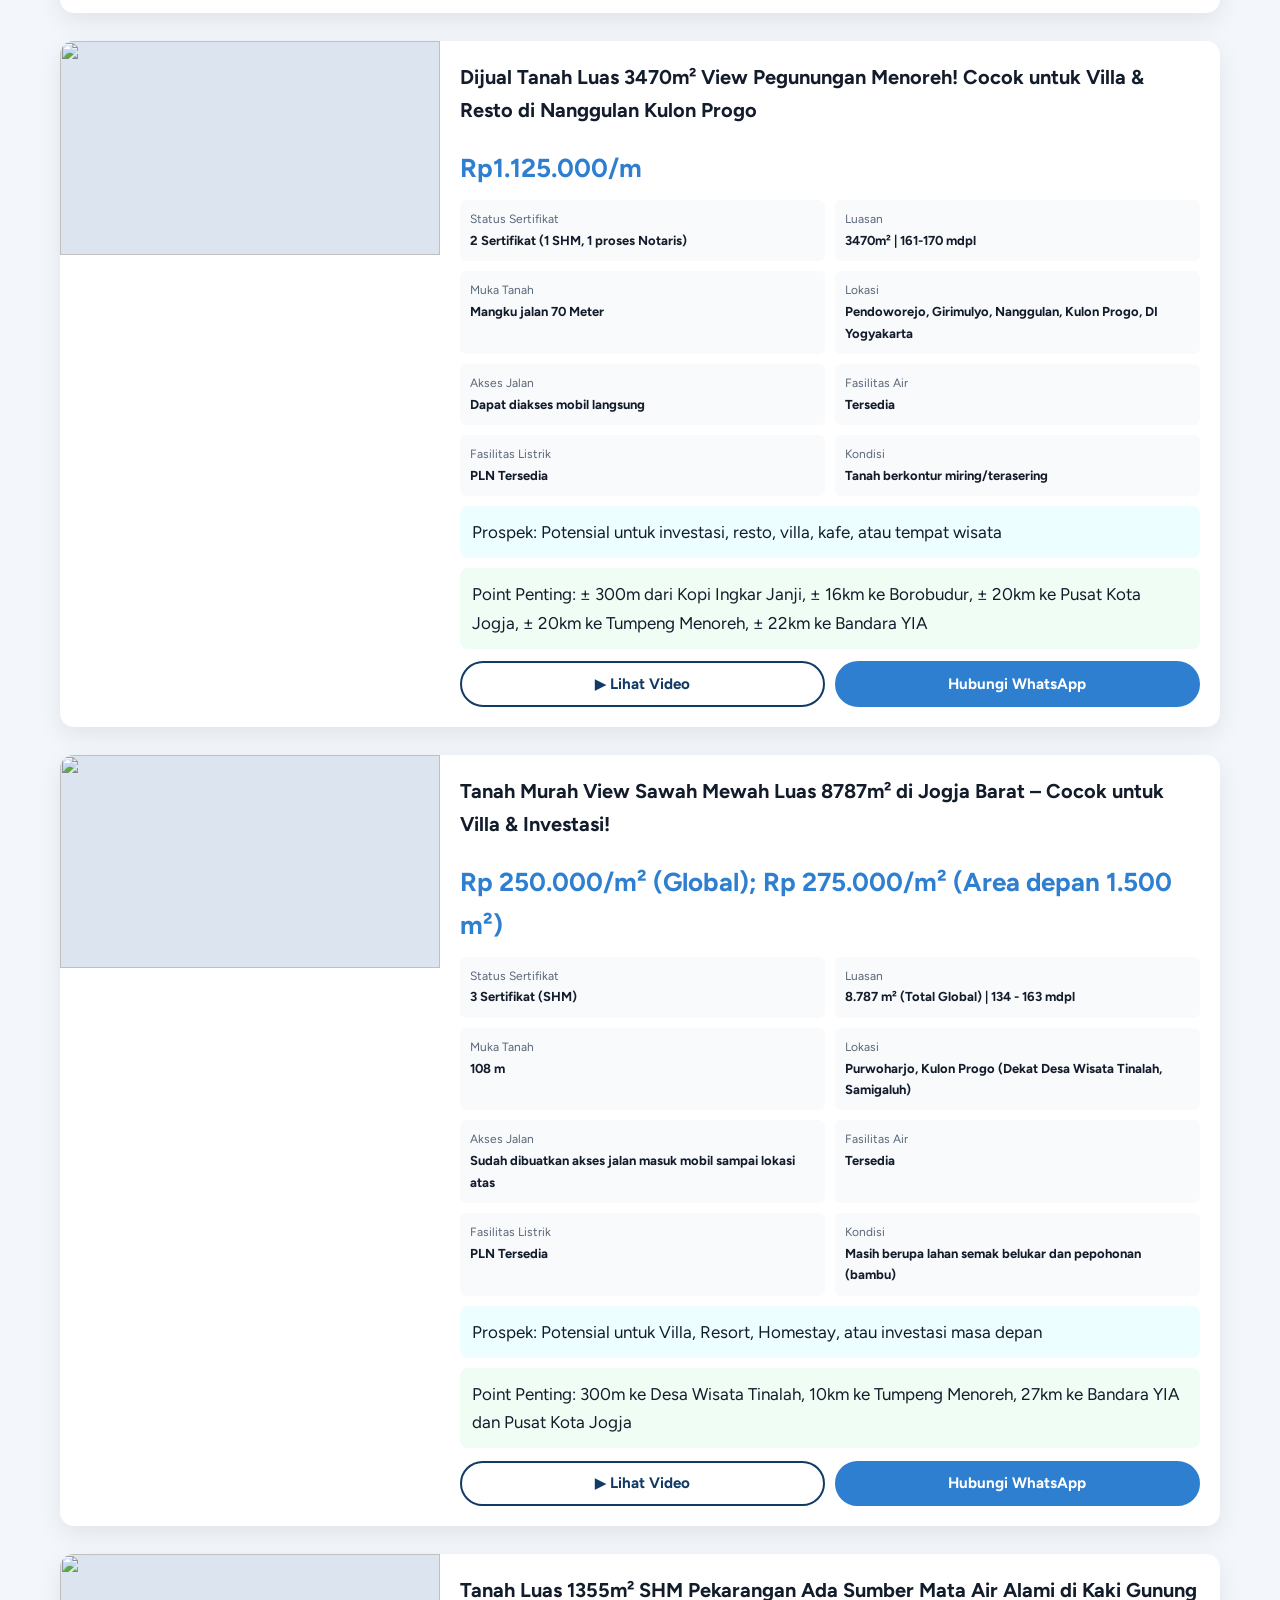
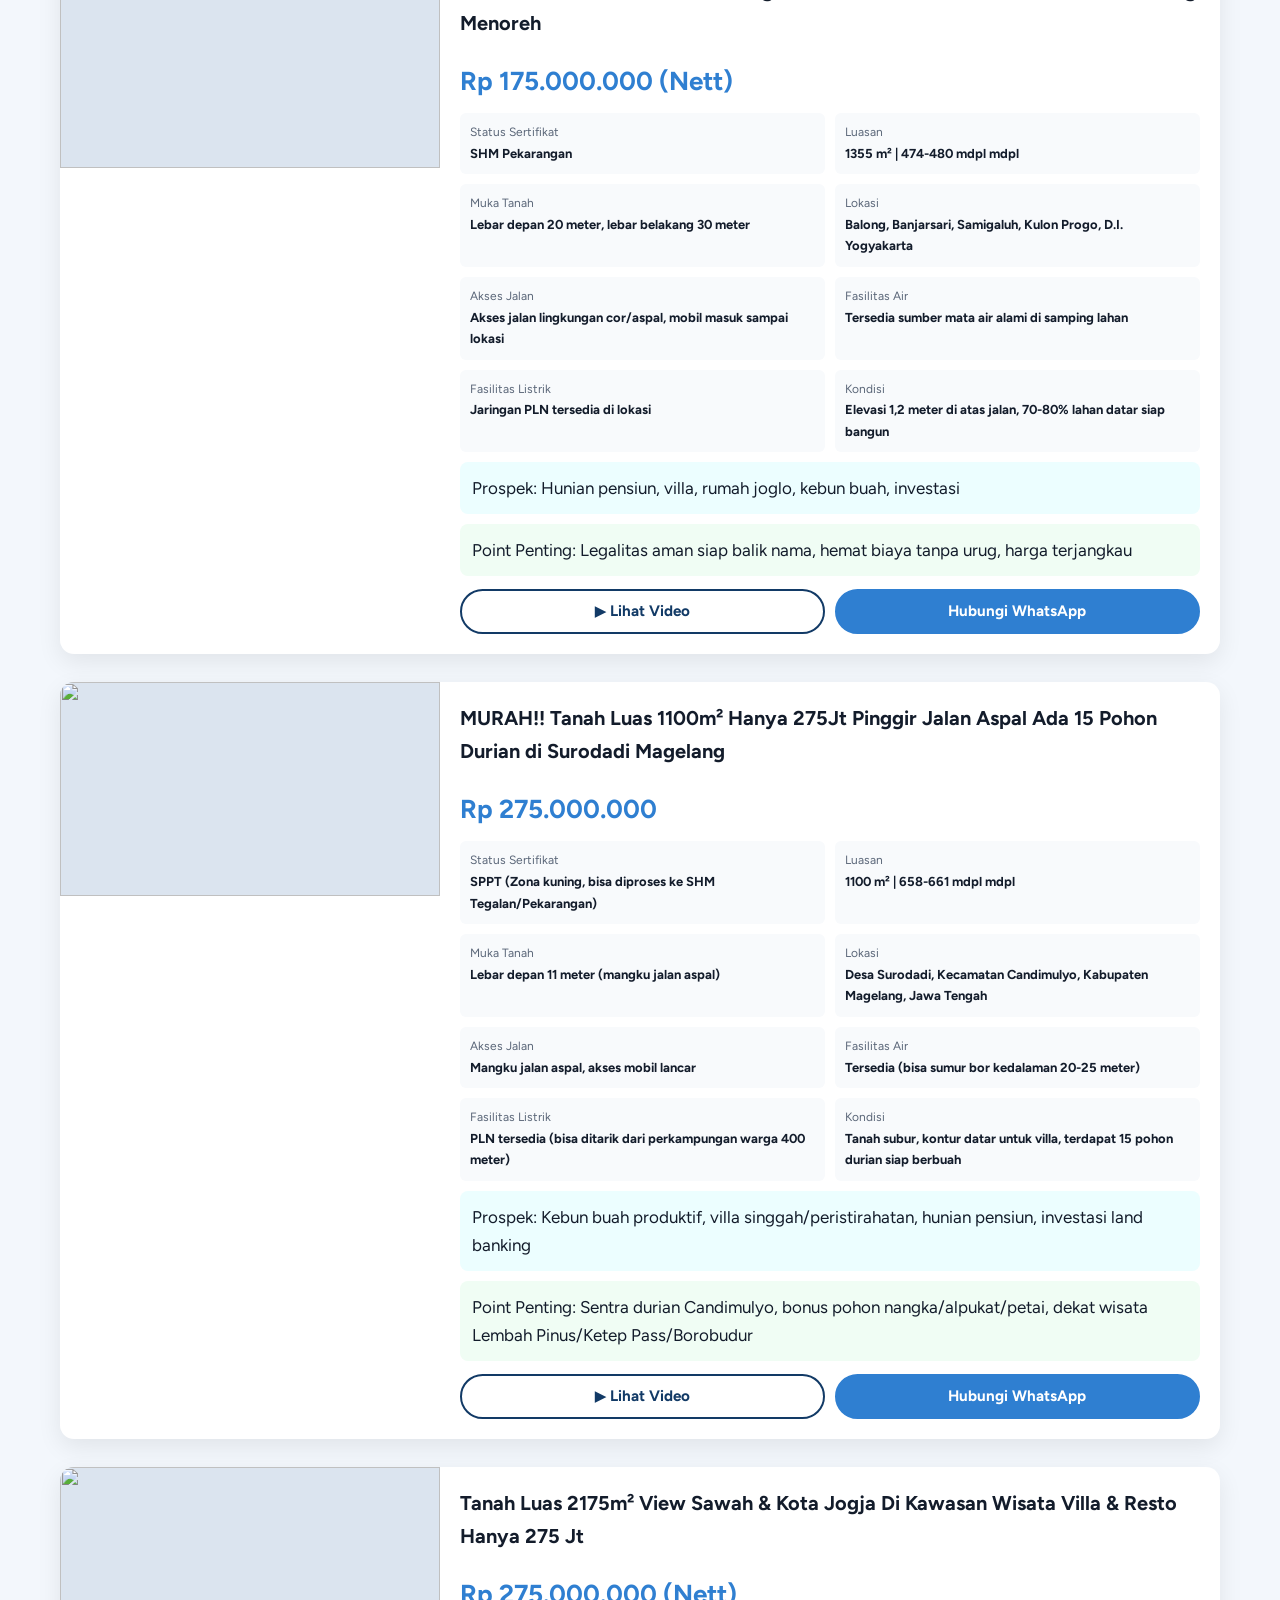
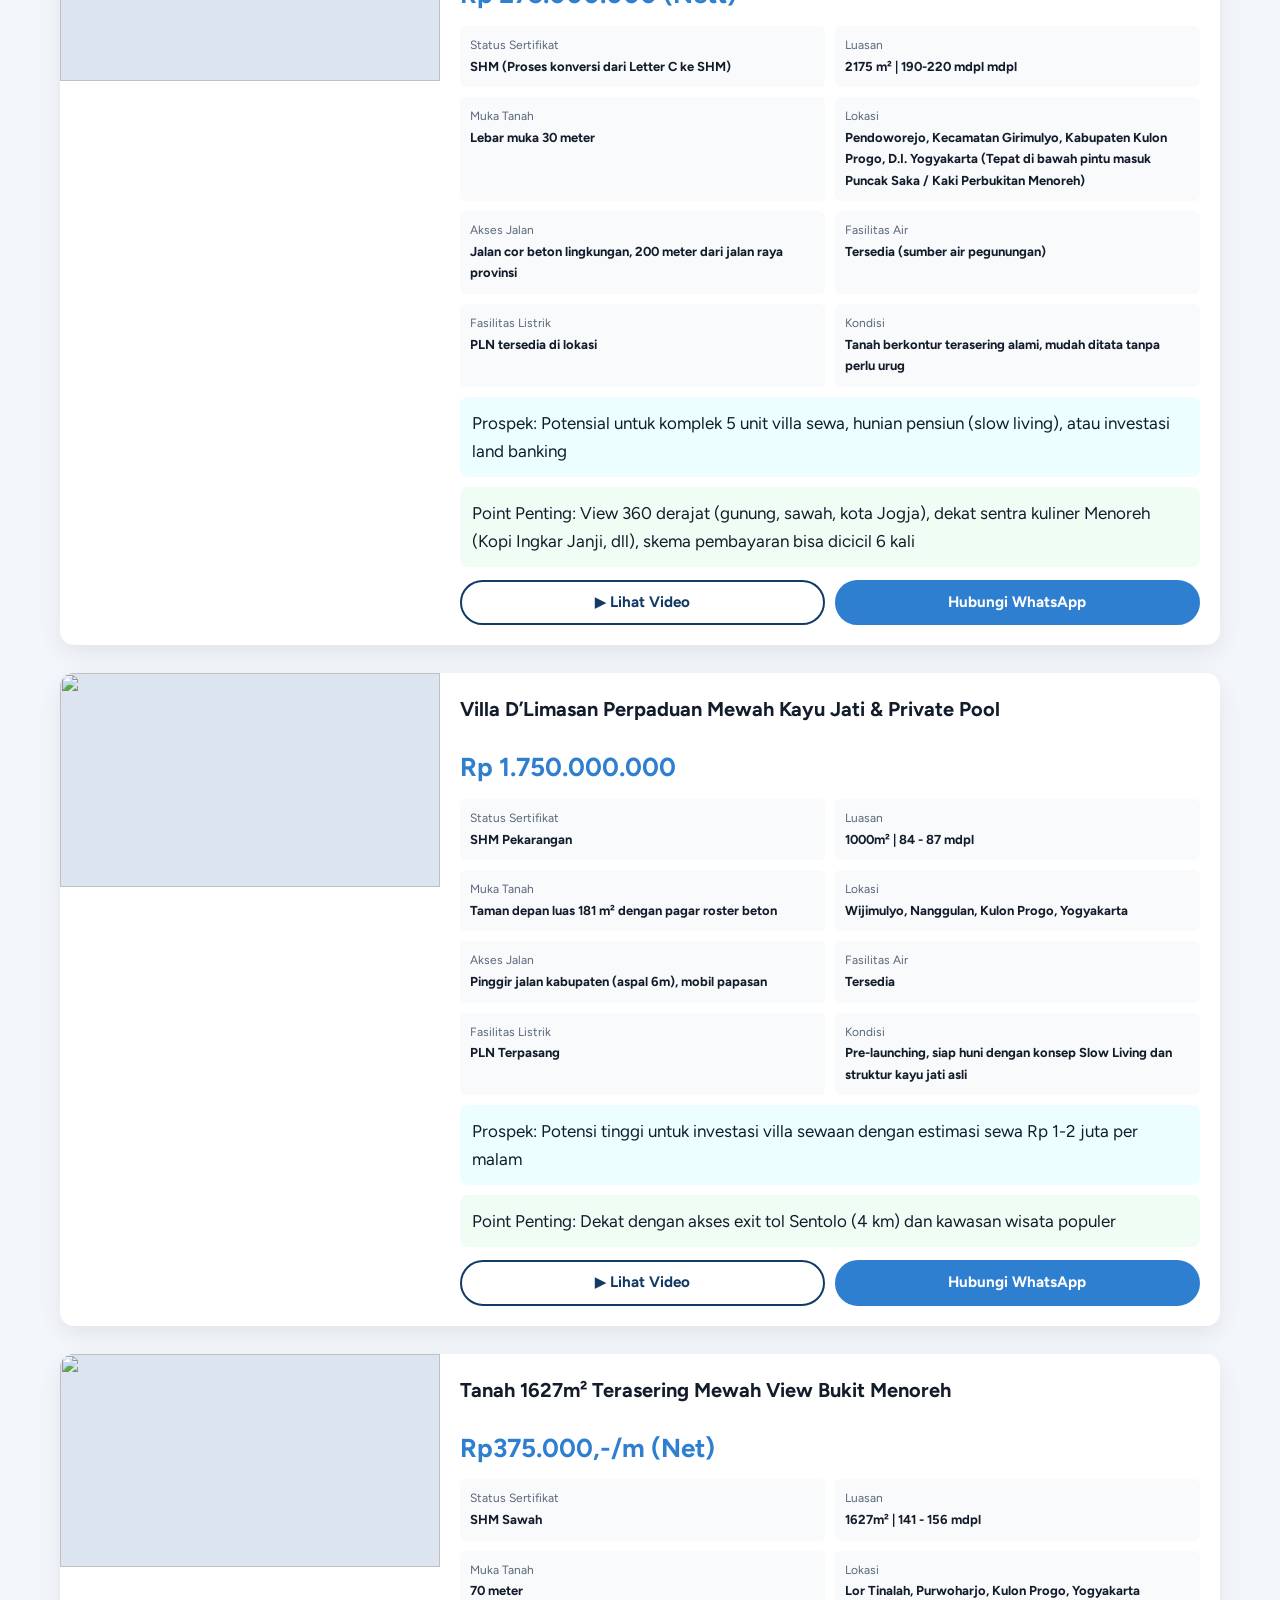
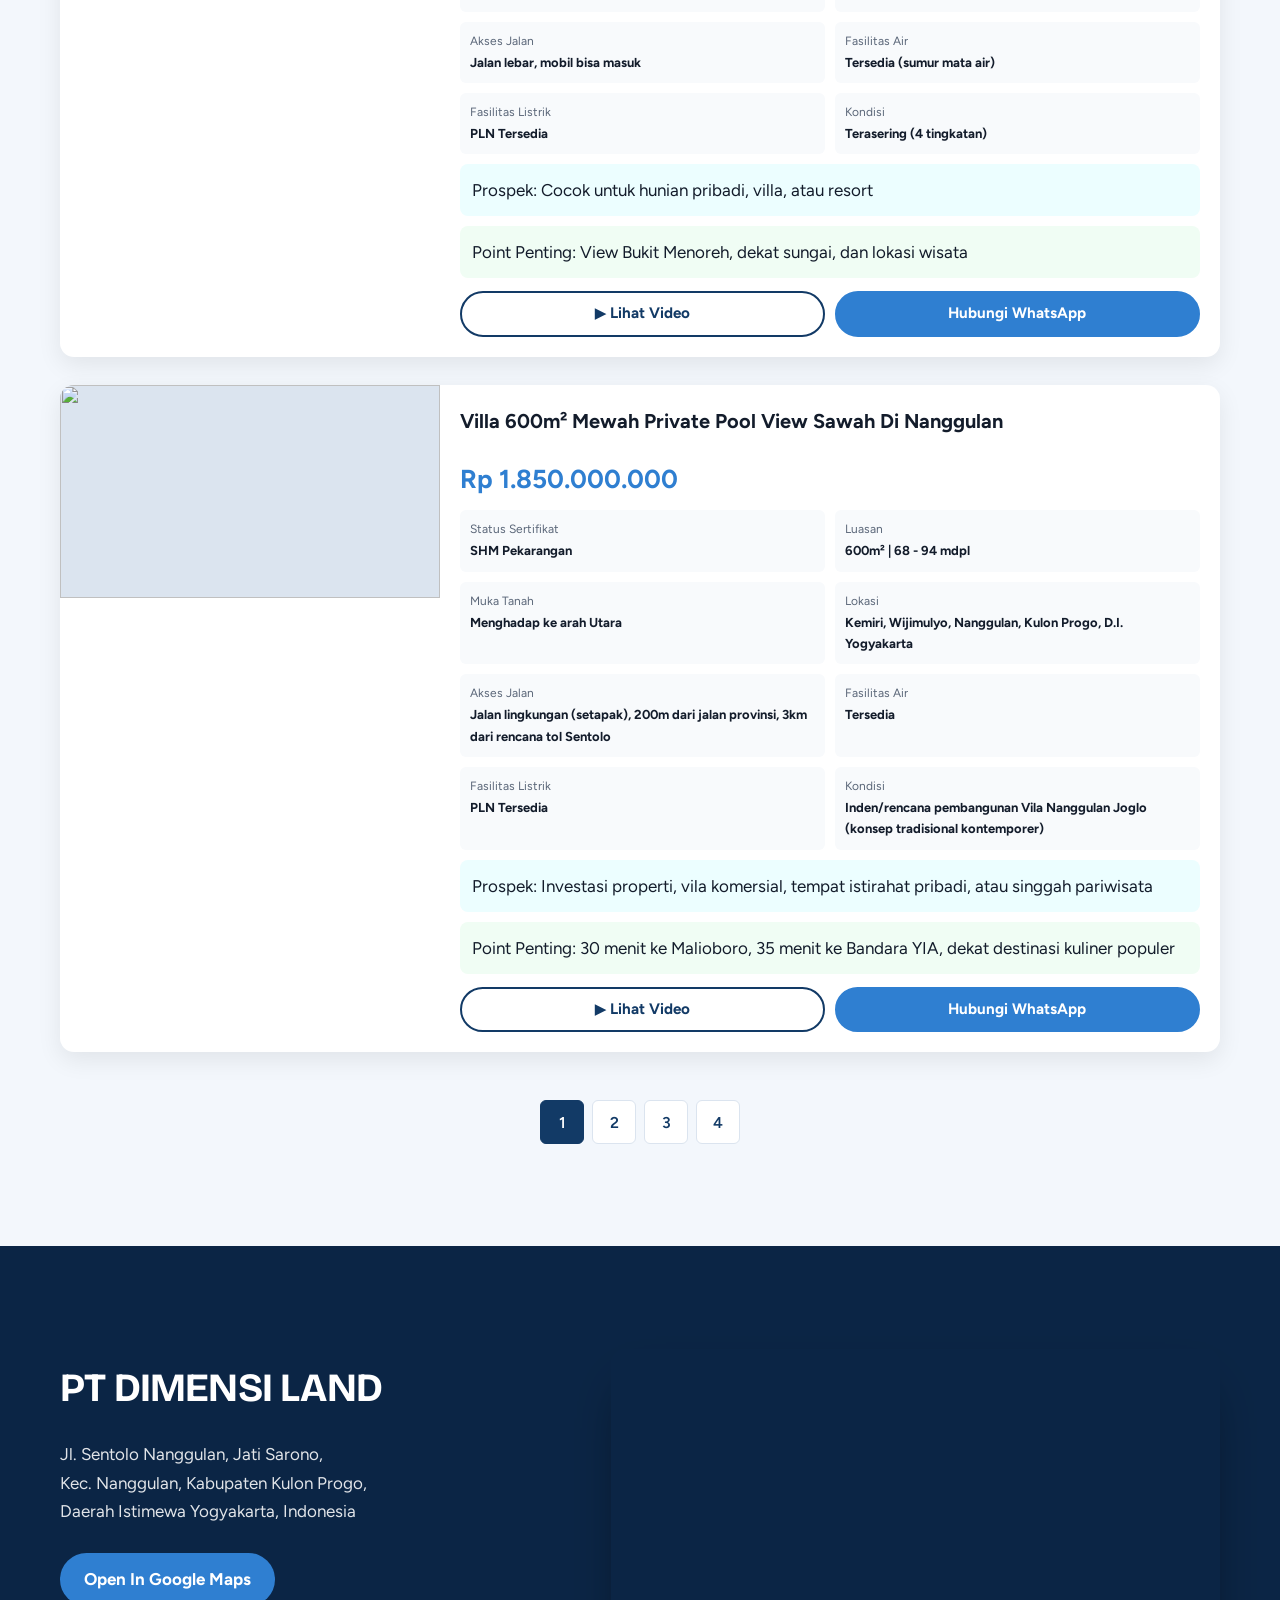
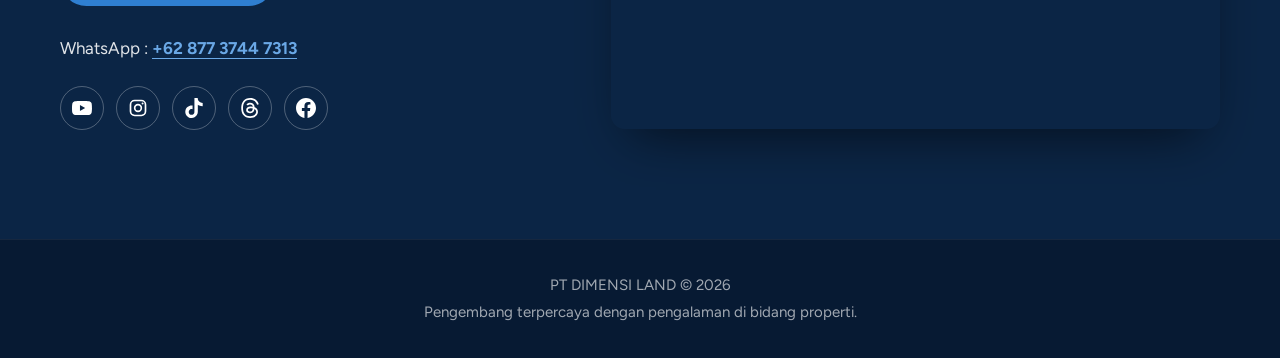
==== commit 27eaf1f8: "Add property section with search functionality" ====
--- a/index.html
+++ b/index.html
@@ -124,16 +124,32 @@
 
 </section>
 
-
-
 <!-- PROPERTY -->
 <section id="property">
 
 <div class="container">
+
+<div class="property-head">
 
 <h2 class="section-title">
 Properti Pilihan
 </h2>
+
+<div class="property-search">
+
+<label for="property-search" class="search-toggle" aria-hidden="true">
+<svg viewBox="0 0 24 24" fill="none" stroke="currentColor" stroke-width="2.2" stroke-linecap="round"><circle cx="11" cy="11" r="7"/><path d="M20 20l-3.5-3.5"/></svg>
+</label>
+
+<input type="text" id="property-search" placeholder="Cari judul, lokasi, luas, sertifikat..." aria-label="Cari properti" autocomplete="off" inputmode="search">
+
+<button type="button" id="search-clear" aria-label="Hapus pencarian" hidden>✕</button>
+
+</div>
+
+</div>
+
+<p id="search-info" class="search-info" aria-live="polite"></p>
 
 <div id="property-list"></div>
 
@@ -178,11 +194,11 @@
 <svg viewBox="0 0 24 24" fill="currentColor" aria-hidden="true"><path d="M23.498 6.186a3.016 3.016 0 0 0-2.122-2.136C19.505 3.545 12 3.545 12 3.545s-7.505 0-9.377.505A3.017 3.017 0 0 0 .502 6.186C0 8.07 0 12 0 12s0 3.93.502 5.814a3.016 3.016 0 0 0 2.122 2.136c1.871.505 9.376.505 9.376.505s7.505 0 9.377-.505a3.015 3.015 0 0 0 2.122-2.136C24 15.93 24 12 24 12s0-3.93-.502-5.814zM9.545 15.568V8.432L15.818 12l-6.273 3.568z"/></svg>
 </a>
 
-<a href="instagram.com/dimensirumah" target="_blank" rel="noopener noreferrer" aria-label="Instagram">
+<a href="https://www.instagram.com/dimensirumah" target="_blank" rel="noopener noreferrer" aria-label="Instagram">
 <svg viewBox="0 0 24 24" fill="none" stroke="currentColor" stroke-width="2" aria-hidden="true"><rect x="3" y="3" width="18" height="18" rx="5"/><circle cx="12" cy="12" r="4"/><circle cx="17.5" cy="6.5" r="1.2" fill="currentColor" stroke="none"/></svg>
 </a>
 
-<a href="tiktok.com/@dimensirumah" target="_blank" rel="noopener noreferrer" aria-label="TikTok">
+<a href="https://www.tiktok.com/@dimensirumah" target="_blank" rel="noopener noreferrer" aria-label="TikTok">
 <svg viewBox="0 0 24 24" fill="currentColor" aria-hidden="true"><path d="M12.525.02c1.31-.02 2.61-.01 3.91-.02.08 1.53.63 3.09 1.75 4.17 1.12 1.11 2.7 1.62 4.24 1.79v4.03c-1.44-.05-2.89-.35-4.2-.97-.57-.26-1.1-.59-1.62-.93-.01 2.92.01 5.84-.02 8.75-.08 1.4-.54 2.79-1.35 3.94-1.31 1.92-3.58 3.17-5.91 3.21-1.43.08-2.86-.31-4.08-1.03-2.02-1.19-3.44-3.37-3.65-5.71-.02-.5-.03-1-.01-1.49.18-1.9 1.12-3.72 2.58-4.96 1.66-1.44 3.98-2.13 6.15-1.72.02 1.48-.04 2.96-.04 4.44-.99-.32-2.15-.23-3.02.37-.63.41-1.11 1.04-1.36 1.75-.21.51-.15 1.07-.14 1.61.24 1.64 1.82 3.02 3.5 2.87 1.12-.01 2.19-.66 2.77-1.61.19-.33.4-.67.41-1.06.1-1.79.06-3.57.07-5.36.01-4.03-.01-8.05.02-12.07z"/></svg>
 </a>
 
@@ -190,7 +206,7 @@
 <svg viewBox="0 0 24 24" fill="currentColor" aria-hidden="true"><path d="M12.186 24h-.007c-3.581-.024-6.334-1.205-8.184-3.509C2.35 18.44 1.5 15.586 1.472 12.01v-.017c.03-3.579.879-6.43 2.525-8.482C5.845 1.205 8.6.024 12.18 0h.014c2.746.02 5.043.725 6.826 2.098 1.677 1.29 2.858 3.13 3.509 5.467l-2.04.569c-1.104-3.96-3.898-5.984-8.304-6.015-2.91.022-5.11.936-6.54 2.717C4.307 6.504 3.616 8.914 3.589 12c.027 3.086.718 5.496 2.057 7.164 1.43 1.783 3.631 2.698 6.54 2.717 2.623-.02 4.358-.631 5.8-2.045 1.647-1.613 1.618-3.593 1.09-4.798-.31-.71-.873-1.3-1.634-1.75-.192 1.352-.622 2.446-1.284 3.272-.886 1.102-2.14 1.704-3.73 1.79-1.202.065-2.361-.218-3.259-.801-1.063-.689-1.685-1.74-1.752-2.964-.065-1.19.408-2.285 1.33-3.082.88-.76 2.119-1.207 3.583-1.291a13.853 13.853 0 0 1 3.02.142c-.126-.742-.375-1.332-.75-1.757-.513-.586-1.308-.883-2.359-.89h-.029c-.844 0-1.992.232-2.721 1.32L7.734 7.847c.98-1.454 2.568-2.256 4.478-2.256h.044c3.194.02 5.097 1.975 5.287 5.388.108.046.216.094.321.142 1.49.7 2.58 1.761 3.154 3.07.797 1.82.871 4.79-1.548 7.158-1.85 1.81-4.094 2.628-7.277 2.65Zm1.003-11.69c-.242 0-.487.007-.739.021-1.836.103-2.98.946-2.916 2.143.067 1.256 1.452 1.839 2.784 1.767 1.224-.065 2.818-.543 3.086-3.71a10.5 10.5 0 0 0-2.215-.221z"/></svg>
 </a>
 
-<a href="facebook.com/dimensirumah" target="_blank" rel="noopener noreferrer" aria-label="Facebook">
+<a href="https://www.facebook.com/dimensirumah" target="_blank" rel="noopener noreferrer" aria-label="Facebook">
 <svg viewBox="0 0 24 24" fill="currentColor" aria-hidden="true"><path d="M24 12.073c0-6.627-5.373-12-12-12s-12 5.373-12 12c0 5.99 4.388 10.954 10.125 11.854v-8.385H7.078v-3.47h3.047V9.43c0-3.007 1.792-4.669 4.533-4.669 1.312 0 2.686.235 2.686.235v2.953H15.83c-1.491 0-1.956.925-1.956 1.874v2.25h3.328l-.532 3.47h-2.796v8.385C19.612 23.027 24 18.062 24 12.073z"/></svg>
 </a>
 
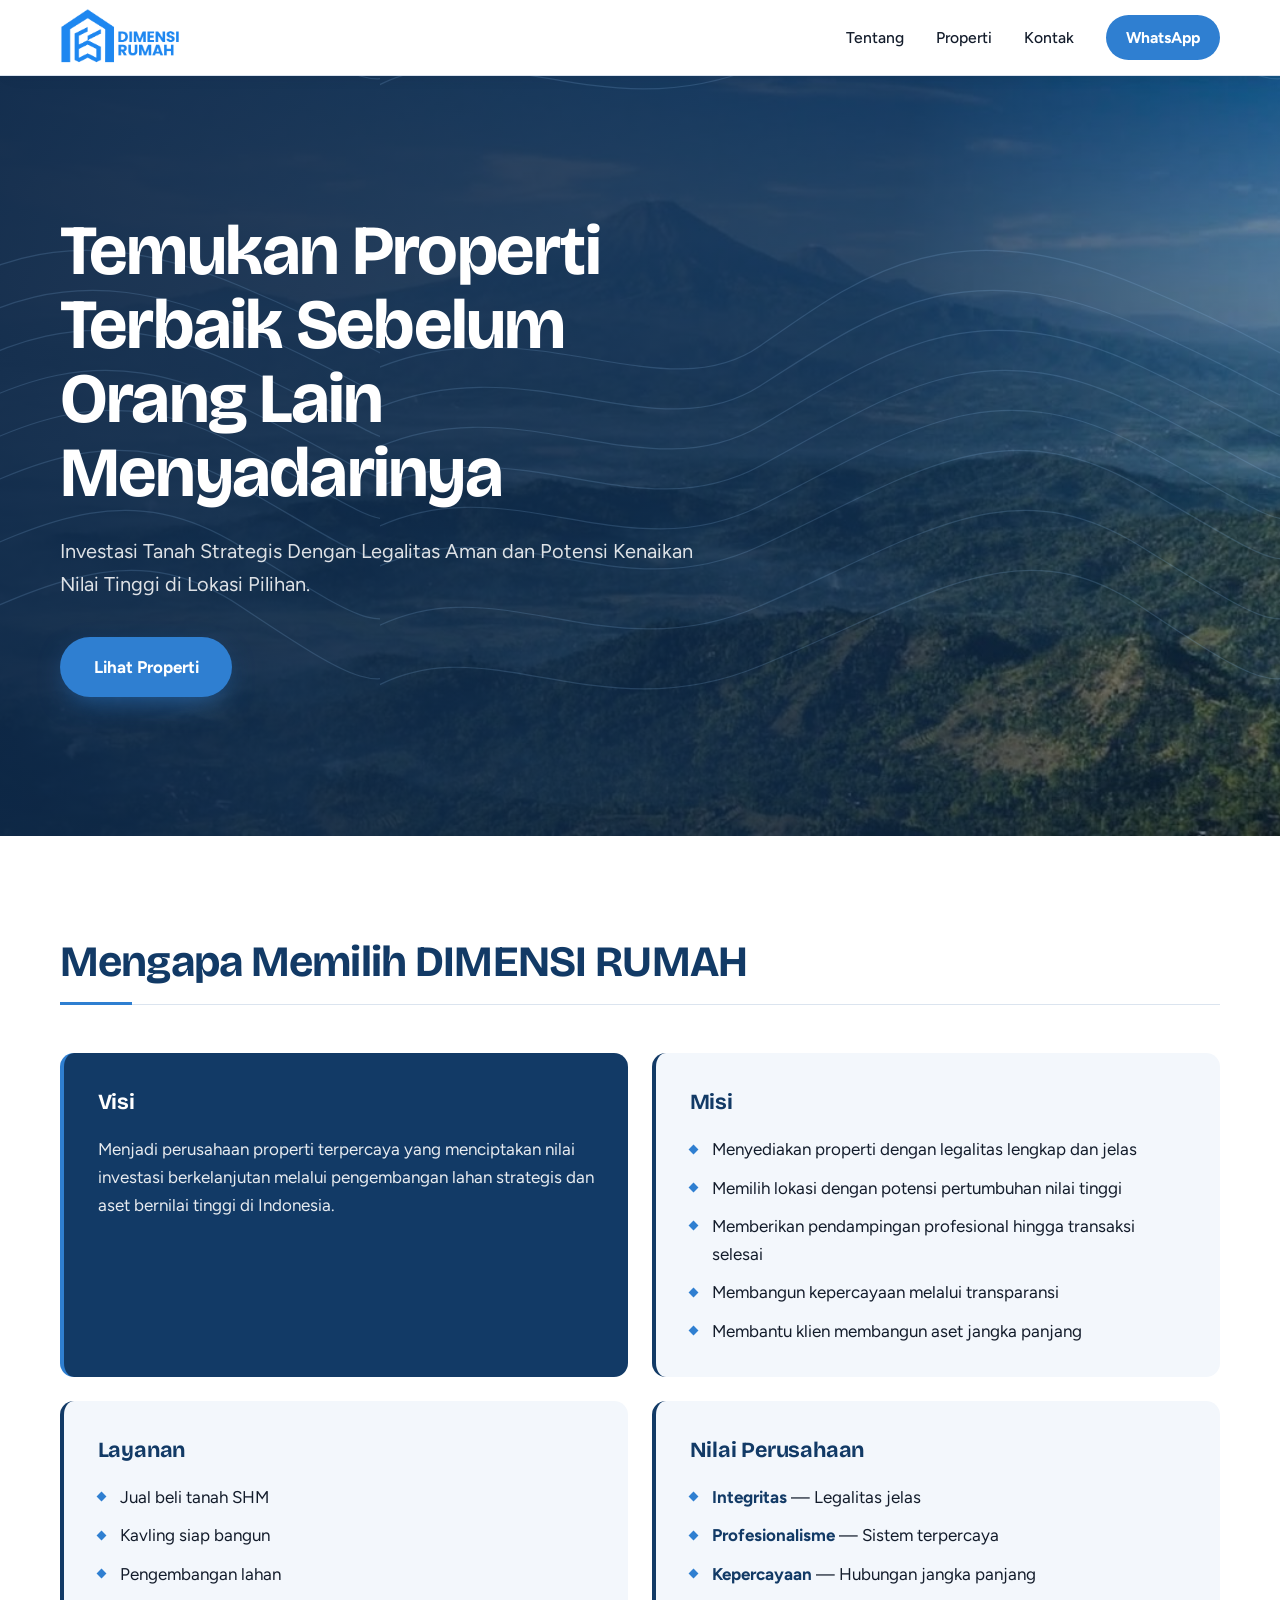
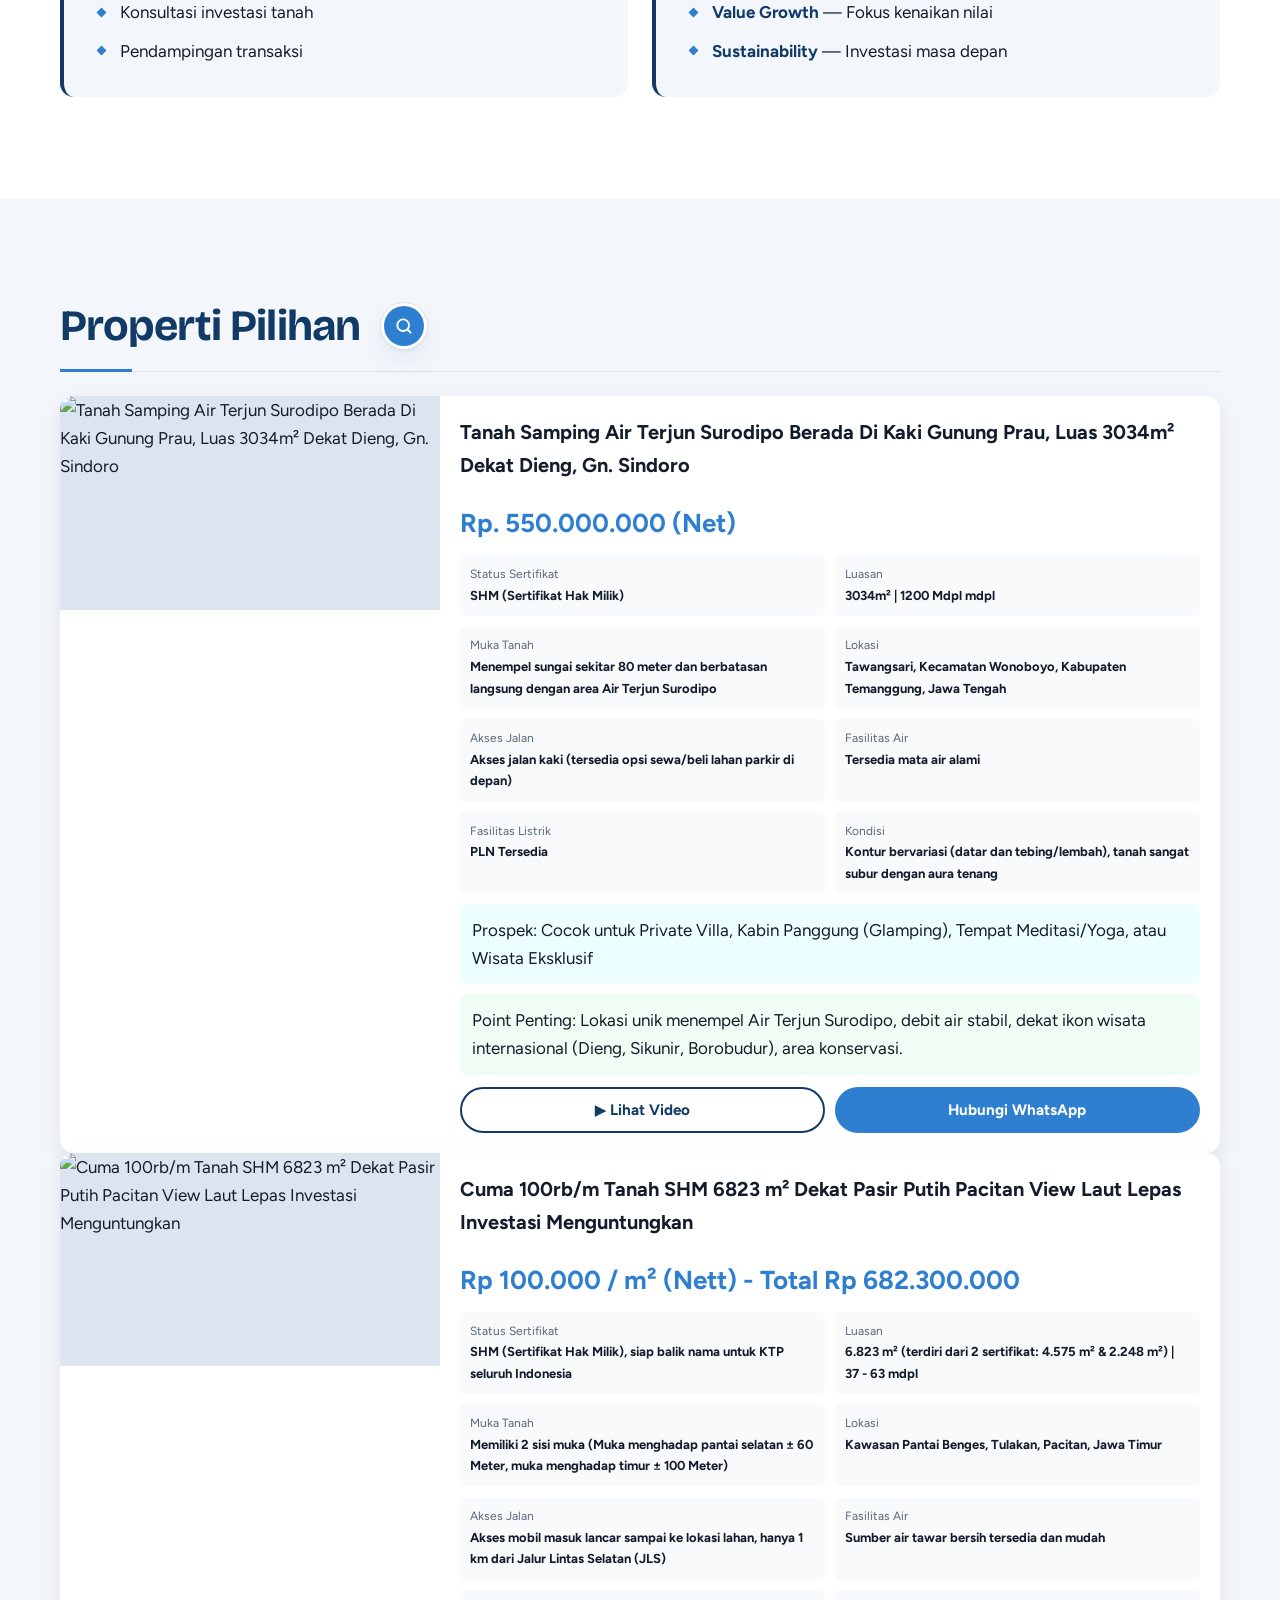
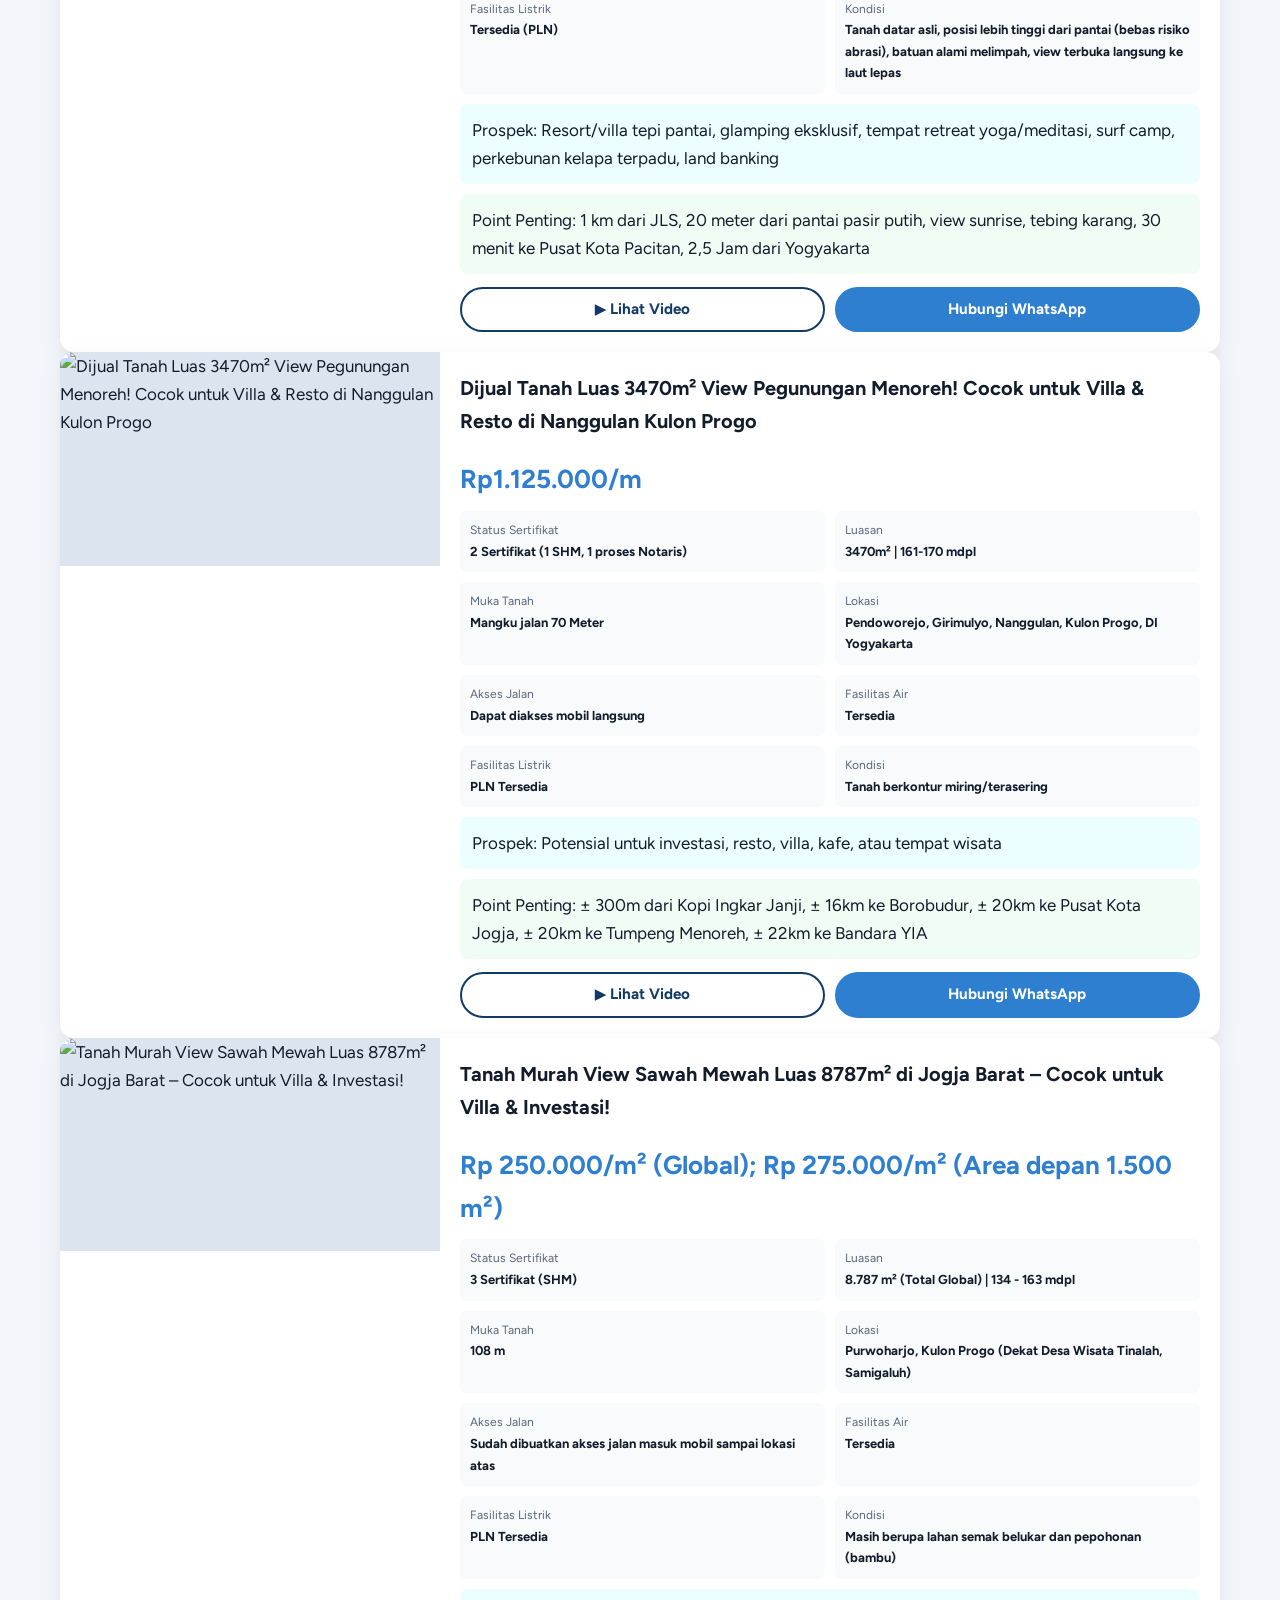
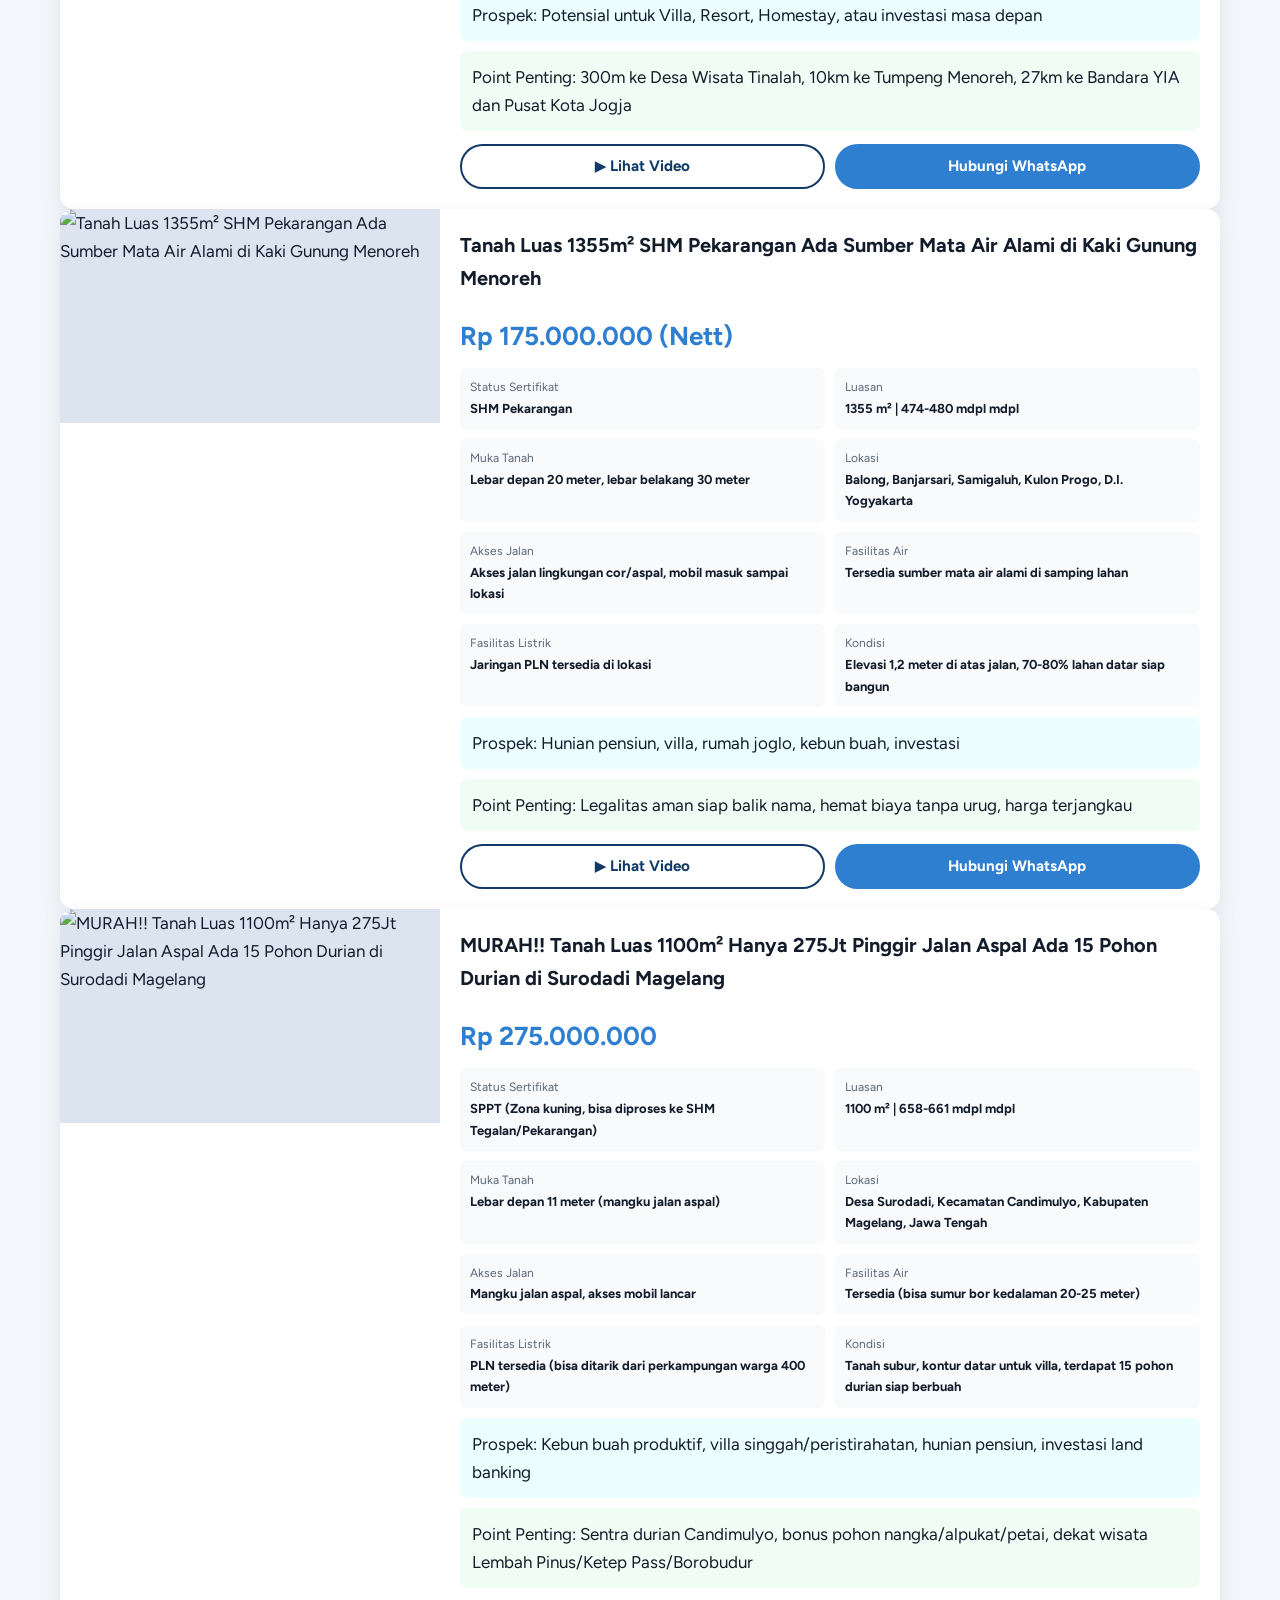
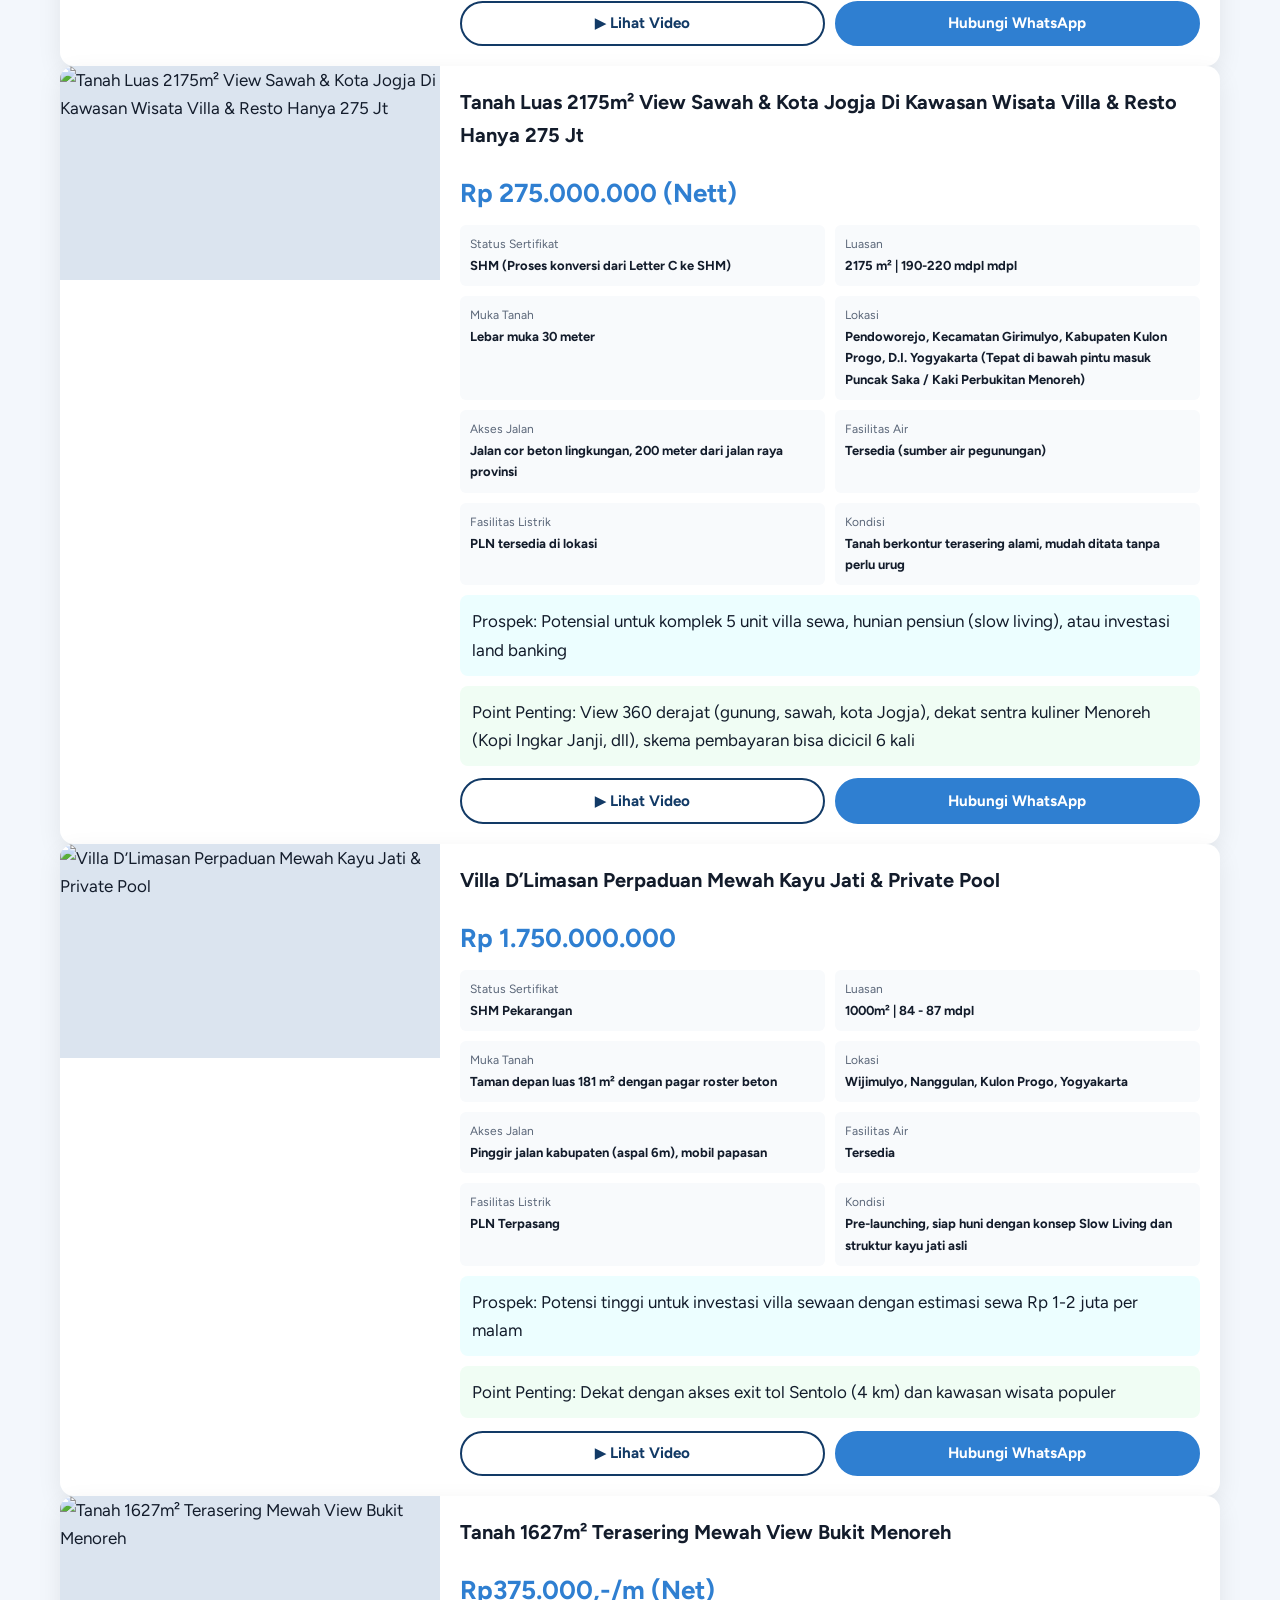
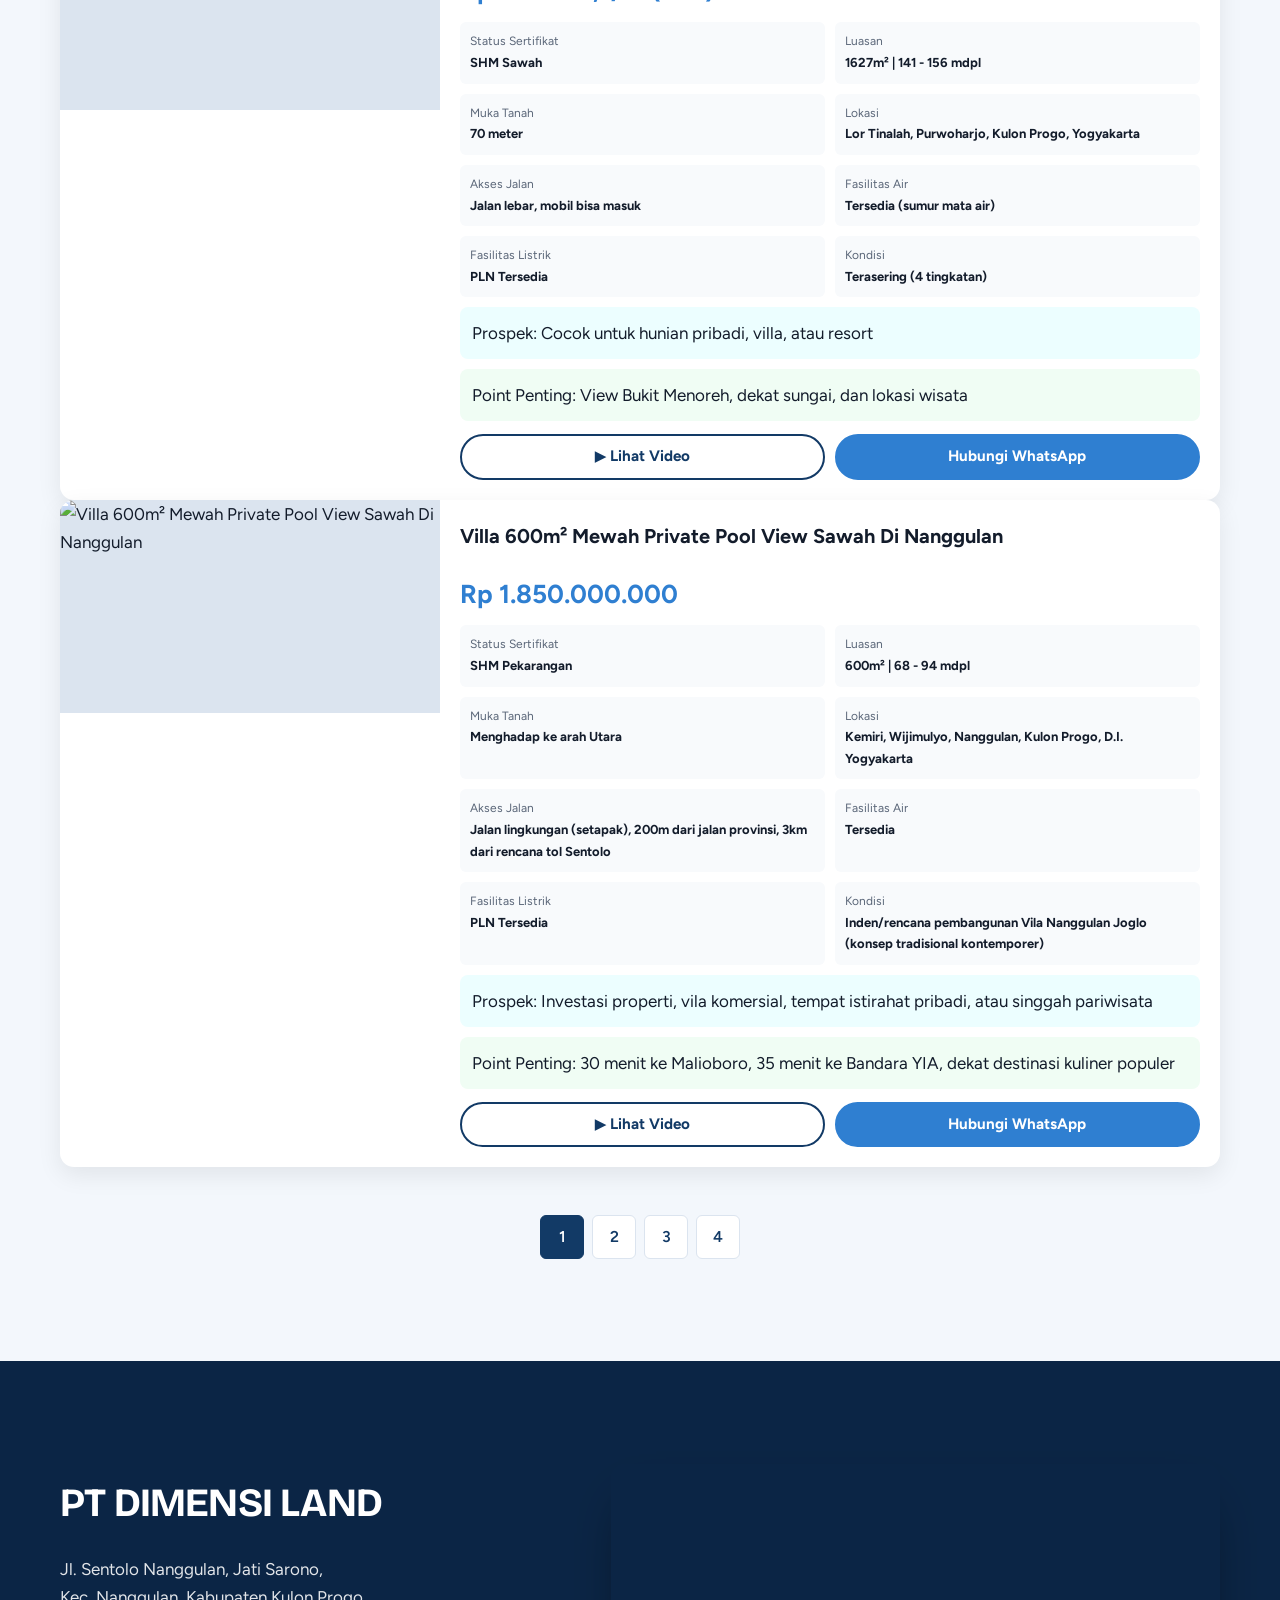
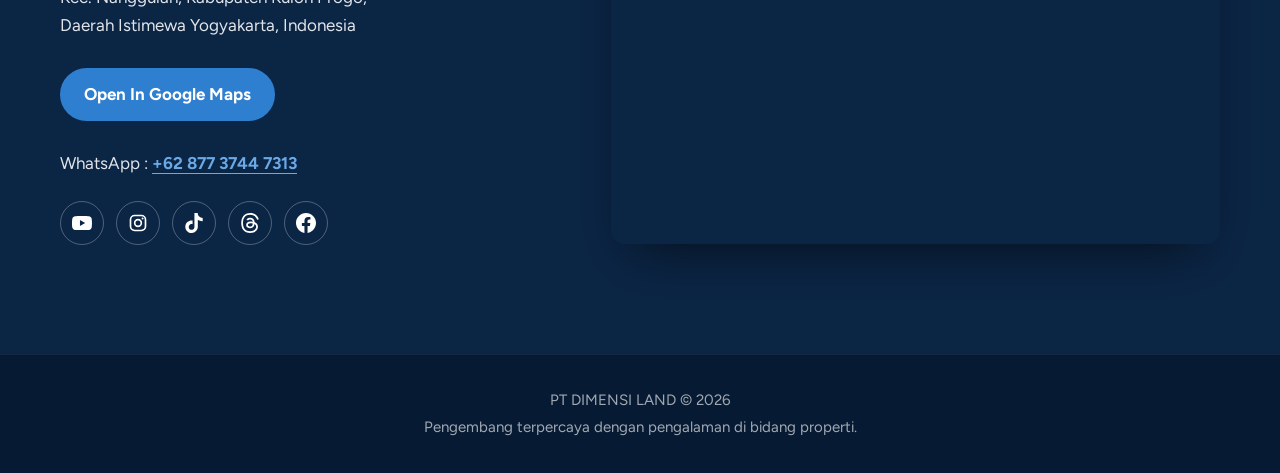
==== commit c3bf6017: "Replace SVG icon in property search label" ====
--- a/index.html
+++ b/index.html
@@ -138,7 +138,7 @@
 <div class="property-search">
 
 <label for="property-search" class="search-toggle" aria-hidden="true">
-<svg viewBox="0 0 24 24" fill="none" stroke="currentColor" stroke-width="2.2" stroke-linecap="round"><circle cx="11" cy="11" r="7"/><path d="M20 20l-3.5-3.5"/></svg>
+<svg width="20" height="20" viewBox="0 0 24 24" fill="none" stroke="currentColor" stroke-width="2.2" stroke-linecap="round"><circle cx="11" cy="11" r="7"/><path d="M20 20l-3.5-3.5"/></svg>
 </label>
 
 <input type="text" id="property-search" placeholder="Cari judul, lokasi, luas, sertifikat..." aria-label="Cari properti" autocomplete="off" inputmode="search">
--- a/style.css
+++ b/style.css
@@ -294,11 +294,152 @@
 /* ---------- PROPERTY ---------- */
 #property { background: var(--paper); }
 
-#property-list {
+/* ---- header: judul + search di sampingnya ---- */
+.property-head {
+  position: relative;
+  display: flex;
+  align-items: center;
+  flex-wrap: wrap;
+  gap: 1rem 1.25rem;
+  padding-bottom: 1.25rem;
+  margin-bottom: 1.5rem;
+  border-bottom: 1px solid var(--line);
+}
+
+.property-head::after {
+  content: "";
+  position: absolute;
+  left: 0; bottom: -1px;
+  width: 72px; height: 3px;
+  background: var(--blue);
+}
+
+.property-head .section-title {
+  margin: 0;
+  padding: 0;
+  border: 0;
+}
+
+.property-head .section-title::after { display: none; }
+
+/* ---- search: ikon bulat yang melebar ke kanan ---- */
+.property-search {
+  position: relative;
+  display: flex;
+  align-items: center;
+  height: 48px;
+  padding: 3px;
+  background: var(--white);
+  border: 1px solid var(--line);
+  border-radius: 999px;
+  box-shadow: var(--shadow-card);
+  transition: border-color .25s, box-shadow .25s;
+}
+
+.search-toggle {
+  flex: 0 0 40px;
+  width: 40px;
+  height: 40px;
   display: grid;
-  grid-template-columns: 1fr; 
-  gap: 1.75rem;
-}
+  place-items: center;
+  color: var(--white);
+  background: var(--blue);
+  border-radius: 50%;
+  cursor: pointer;
+  transition: background .2s;
+}
+
+.search-toggle svg { width: 20px; height: 20px; }
+
+.property-search input {
+  width: 0;
+  height: 100%;
+  padding: 0;
+  opacity: 0;
+  font: 500 1rem var(--font-body);
+  color: var(--ink);
+  background: transparent;
+  border: 0;
+  outline: none;
+  transition: width .35s cubic-bezier(.2, .7, .2, 1), padding .35s, opacity .2s;
+}
+
+.property-search input::placeholder { color: var(--muted); }
+
+/* terbuka: saat disorot, difokus, atau sudah ada teks */
+.property-search:hover,
+.property-search:focus-within,
+.property-search:has(input:not(:placeholder-shown)) {
+  border-color: var(--blue);
+  box-shadow: 0 0 0 3px rgba(47, 127, 209, .2), var(--shadow-card);
+}
+
+.property-search:hover .search-toggle,
+.property-search:focus-within .search-toggle { background: var(--blue-dark); }
+
+.property-search:hover input,
+.property-search:focus-within input,
+.property-search input:not(:placeholder-shown) {
+  width: min(300px, calc(100vw - 8rem));
+  padding: 0 2.4rem 0 .9rem;
+  opacity: 1;
+}
+
+/* tombol hapus */
+#search-clear {
+  position: absolute;
+  right: .5rem;
+  top: 50%;
+  transform: translateY(-50%);
+  width: 30px;
+  height: 30px;
+  display: inline-flex;
+  align-items: center;
+  justify-content: center;
+  font-size: .85rem;
+  color: var(--muted);
+  background: var(--paper);
+  border: 0;
+  border-radius: 50%;
+  cursor: pointer;
+}
+
+#search-clear[hidden] { display: none; }
+#search-clear:hover { background: var(--line); color: var(--ink); }
+
+.no-result button {
+  display: inline-flex;
+  align-items: center;
+  gap: .55rem;
+  font: 700 .95rem var(--font-body);
+  color: var(--blue-dark);
+  background: var(--white);
+  border: 2px solid var(--blue);
+  padding: .7rem 1.4rem;
+  border-radius: 999px;
+  cursor: pointer;
+  transition: background .2s, color .2s, transform .2s, box-shadow .2s;
+}
+
+/* ikon panah melingkar, warnanya mengikuti teks tombol */
+.no-result button::before {
+  content: "";
+  width: 18px;
+  height: 18px;
+  background: currentColor;
+  -webkit-mask: url("data:image/svg+xml,%3Csvg xmlns='http://www.w3.org/2000/svg' viewBox='0 0 24 24' fill='none' stroke='black' stroke-width='2.2' stroke-linecap='round' stroke-linejoin='round'%3E%3Cpath d='M3 12a9 9 0 1 0 9-9 9.75 9.75 0 0 0-6.74 2.74L3 8'/%3E%3Cpath d='M3 3v5h5'/%3E%3C/svg%3E") center / contain no-repeat;
+          mask: url("data:image/svg+xml,%3Csvg xmlns='http://www.w3.org/2000/svg' viewBox='0 0 24 24' fill='none' stroke='black' stroke-width='2.2' stroke-linecap='round' stroke-linejoin='round'%3E%3Cpath d='M3 12a9 9 0 1 0 9-9 9.75 9.75 0 0 0-6.74 2.74L3 8'/%3E%3Cpath d='M3 3v5h5'/%3E%3C/svg%3E") center / contain no-repeat;
+  transition: transform .4s ease;
+}
+
+.no-result button:hover {
+  color: var(--white);
+  background: var(--blue);
+  transform: translateY(-2px);
+  box-shadow: 0 10px 24px -10px rgba(47, 127, 209, .7);
+}
+
+.no-result button:hover::before { transform: rotate(-180deg); }
 
 .property-card {
   background: white;
